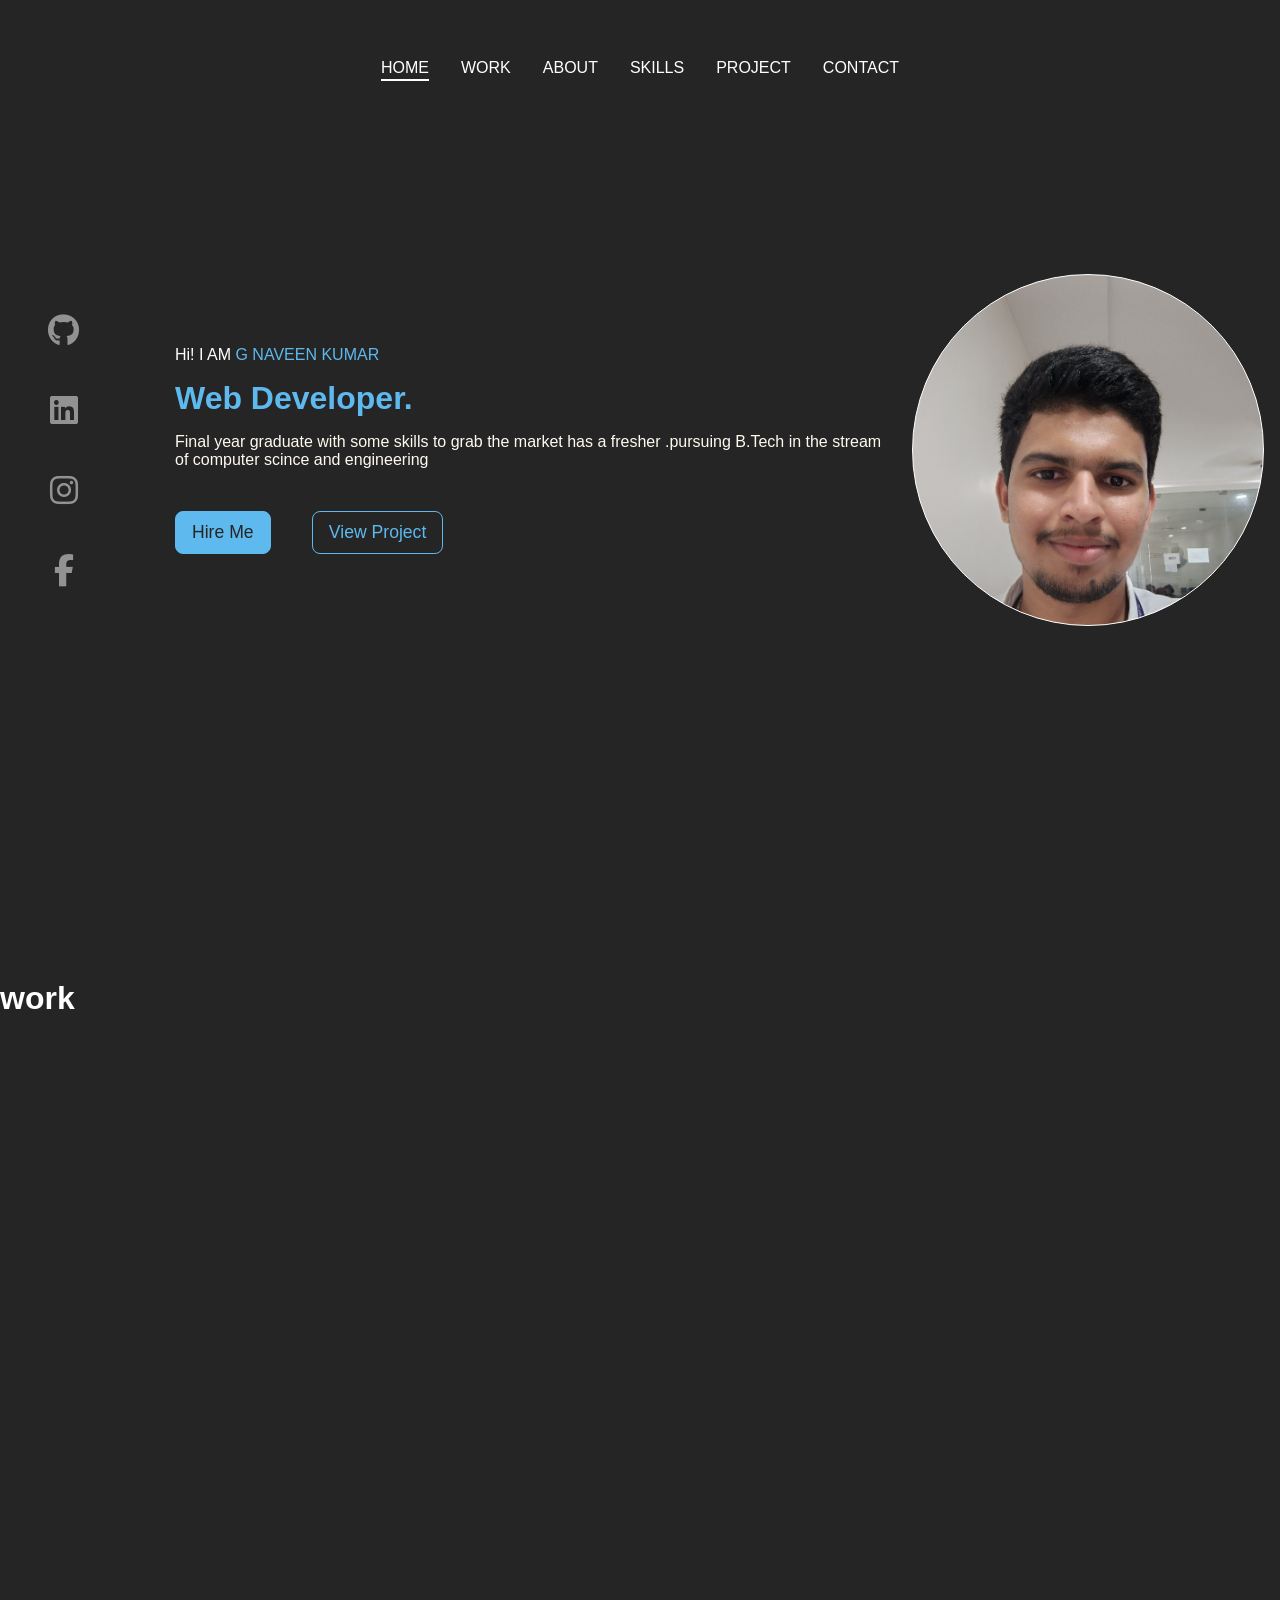
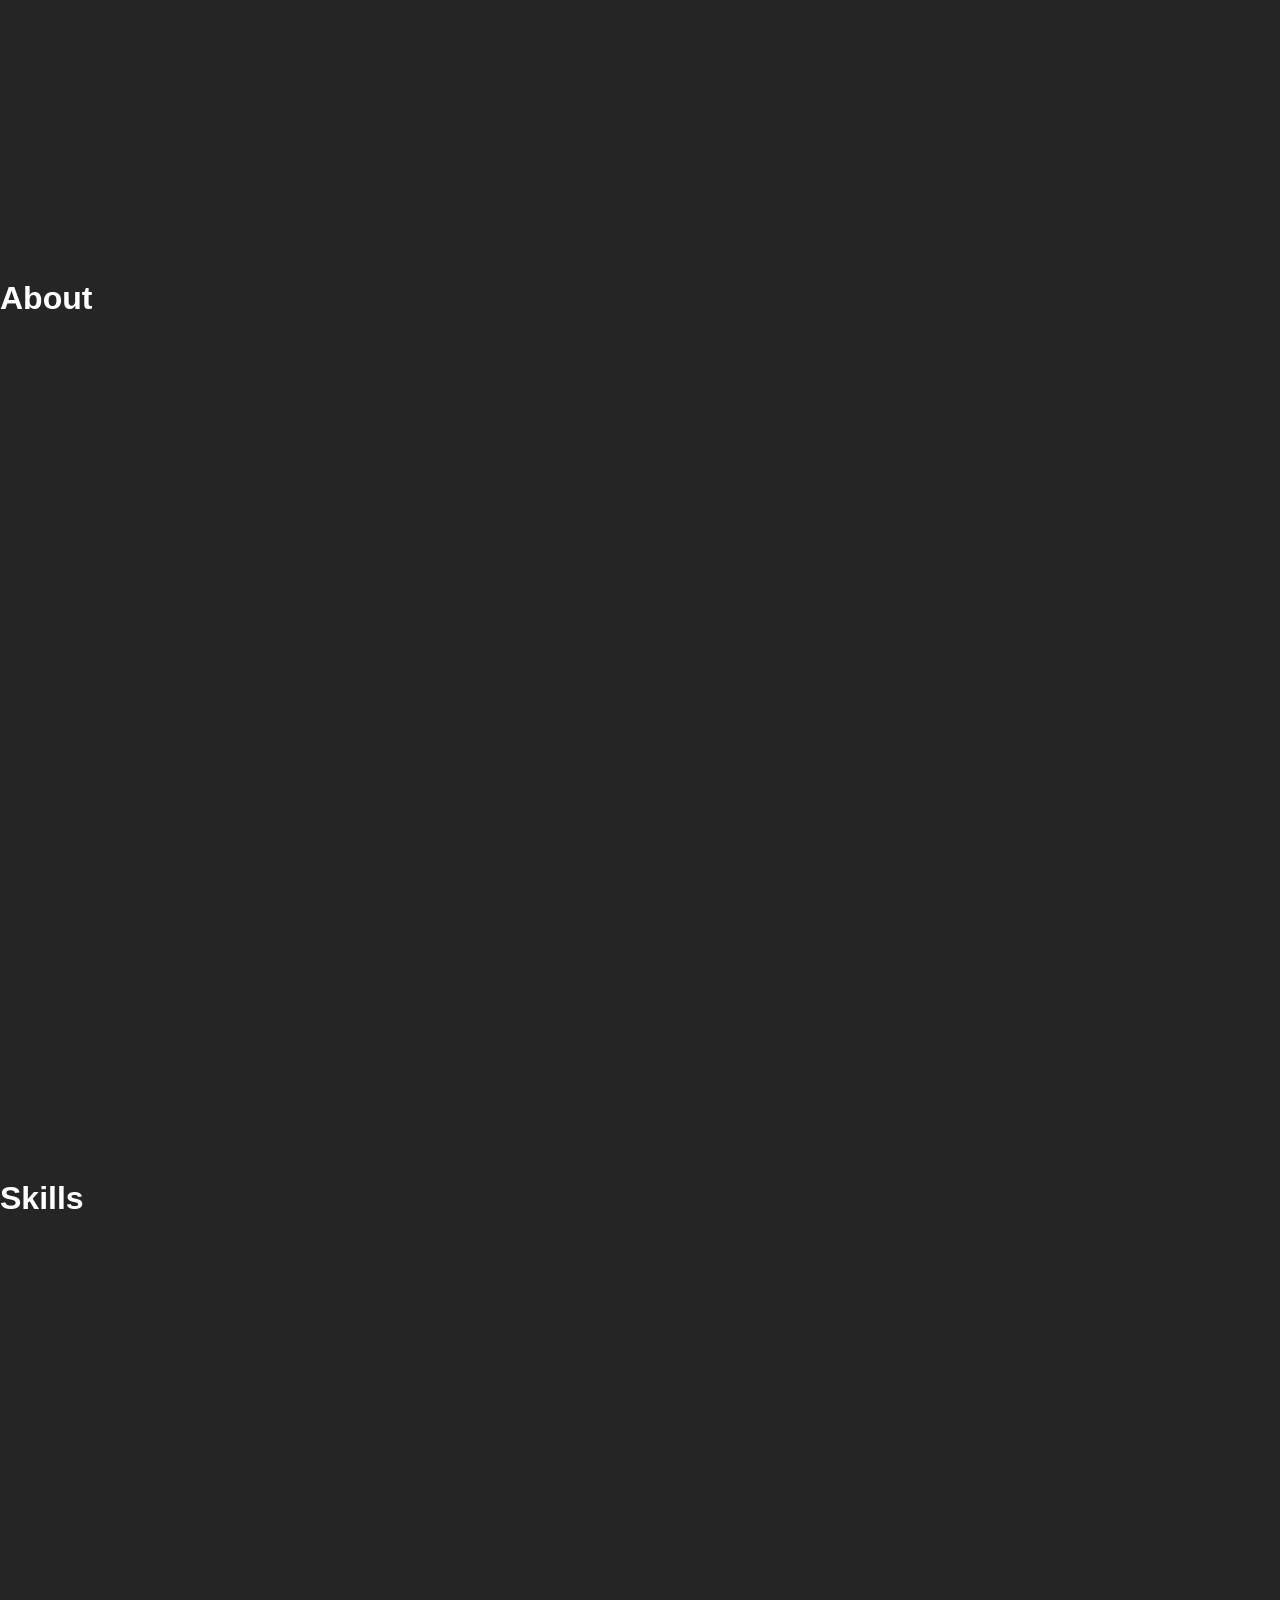
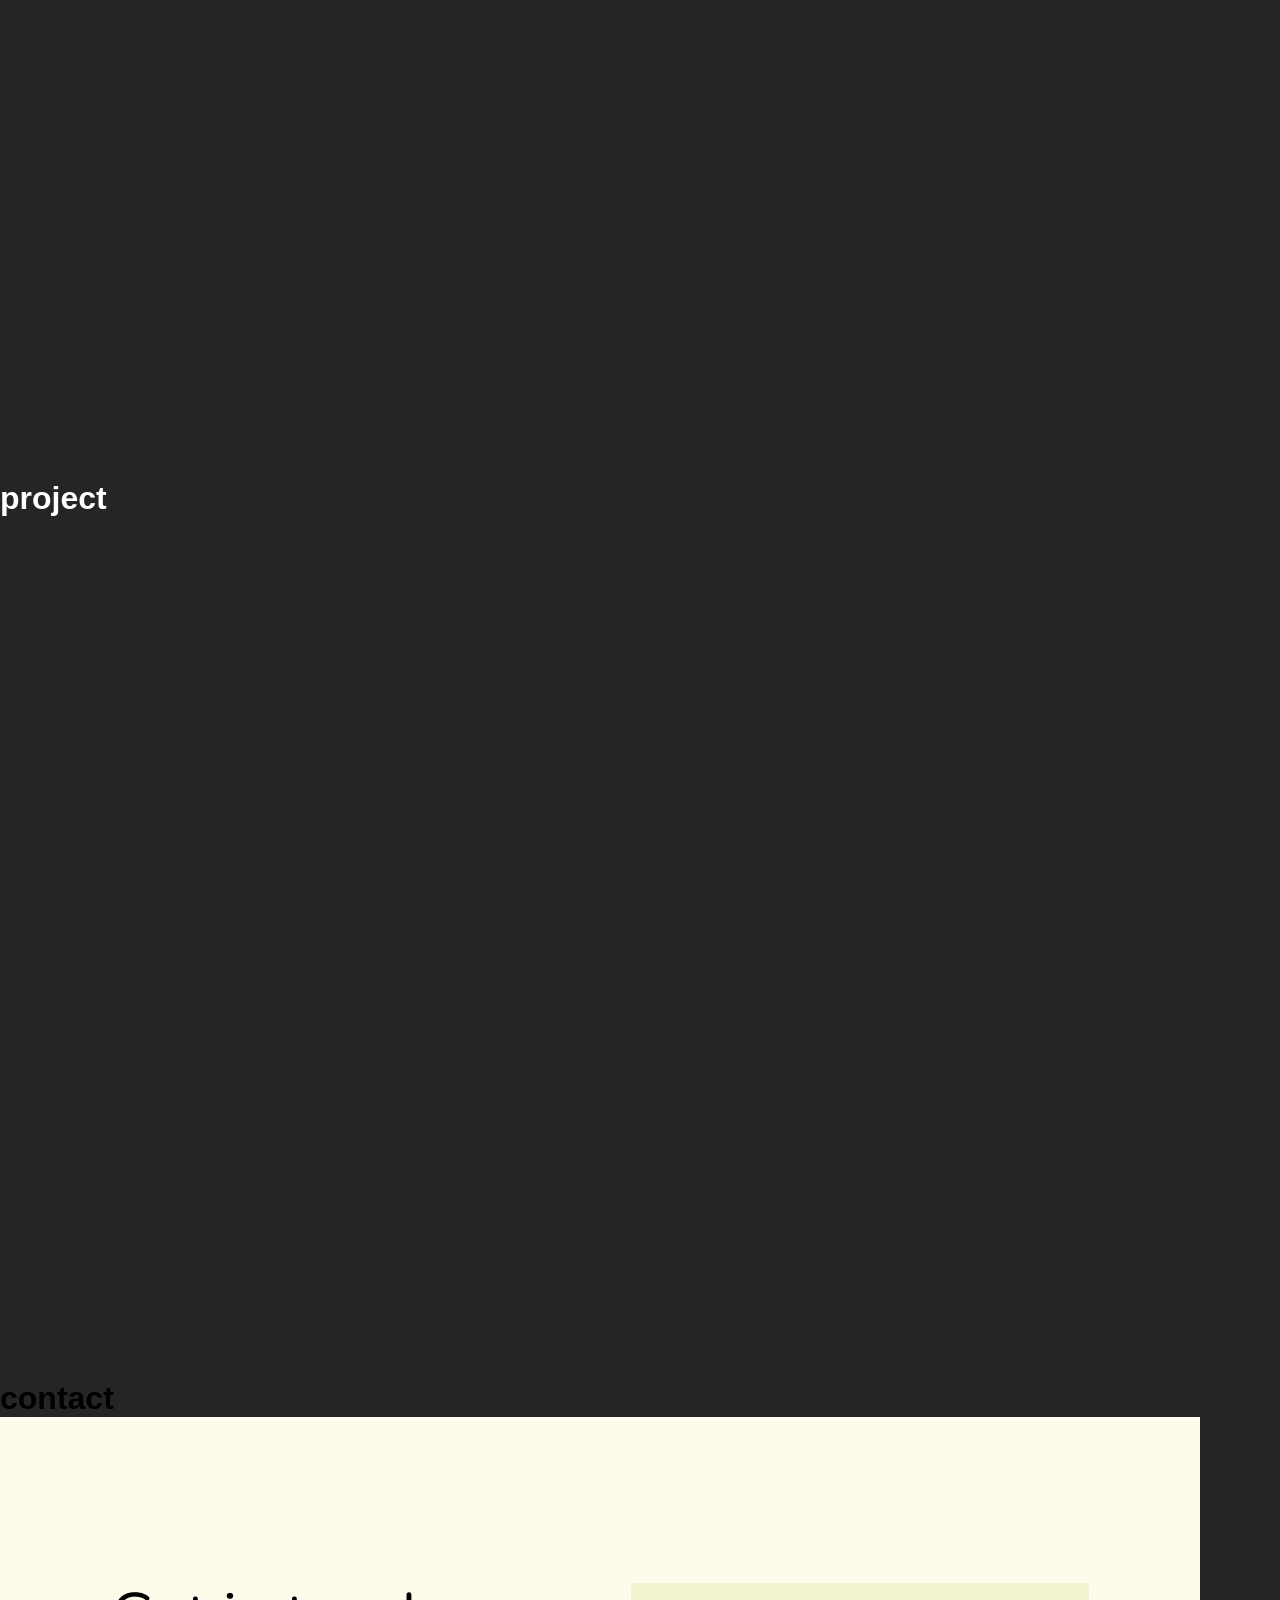
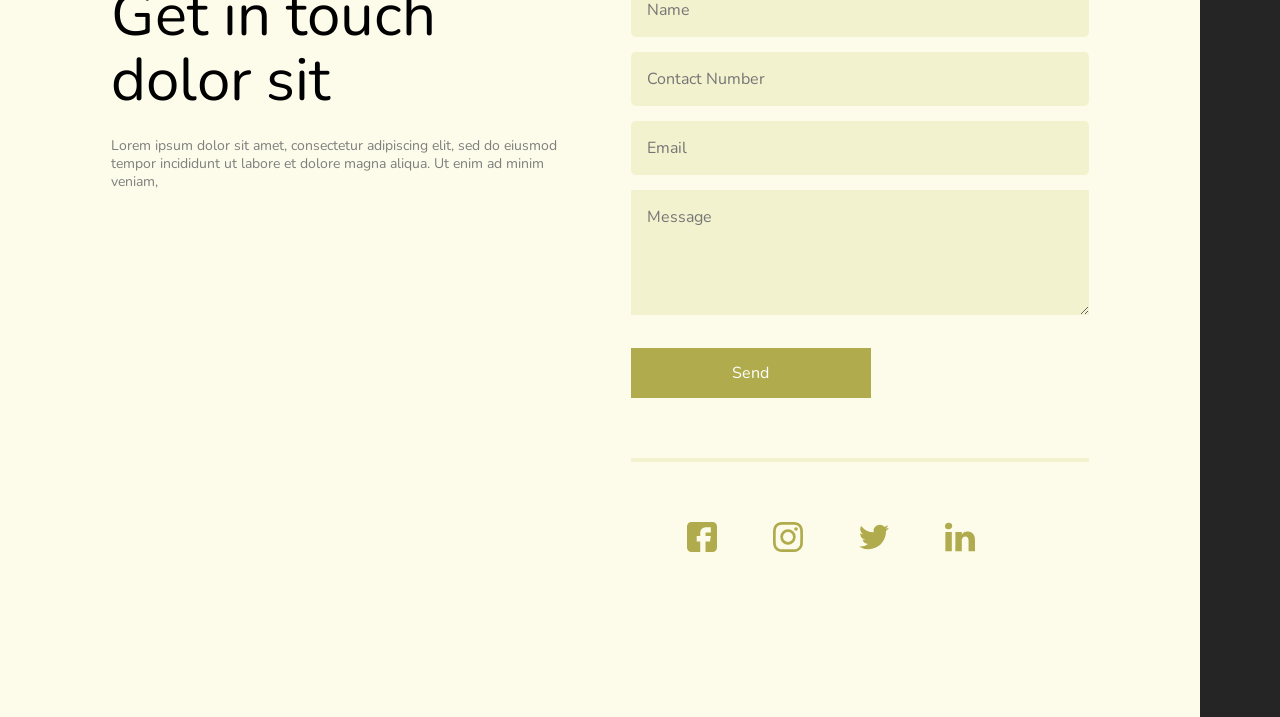
==== index.html @ 15b07d85 "Add files via upload" ====
<!DOCTYPE html>
<html lang="en">
<head>
    <meta charset="UTF-8">
    <meta name="viewport" content="width=device-width, initial-scale=1.0">
    <title>Protfolio Website</title>
    <link rel="stylesheet" href="style.css">
    <link rel="stylesheet" href="https://cdnjs.cloudflare.com/ajax/libs/font-awesome/6.6.0/css/all.min.css" integrity="sha512-Kc323vGBEqzTmouAECnVceyQqyqdsSiqLQISBL29aUW4U/M7pSPA/gEUZQqv1cwx4OnYxTxve5UMg5GT6L4JJg==" crossorigin="anonymous" referrerpolicy="no-referrer" />
    <style>
        @import url('https://fonts.googleapis.com/css2?family=Nunito:wght@200;300;400;600;700;800&amp;display=swap');

*,
*:before,
*:after {
  -moz-box-sizing: border-box;
  -webkit-box-sizing: border-box;
  box-sizing: border-box;
}

body {
  margin: 0;
}

.wk-desk-1 {
  width: 8.333333%;
}

.wk-desk-2 {
  width: 16.666667%;
}

.wk-desk-3 {
  width: 25%;
}

.wk-desk-4 {
  width: 33.333333%;
}

.wk-desk-5 {
  width: 41.666667%;
}

.wk-desk-6 {
  width: 50%;
}

.wk-desk-7 {
  width: 58.333333%;
}

.wk-desk-8 {
  width: 66.666667%;
}

.wk-desk-9 {
  width: 75%;
}

.wk-desk-10 {
  width: 83.333333%;
}

.wk-desk-11 {
  width: 91.666667%;
}

.wk-desk-12 {
  width: 100%;
}

@media (max-width: 1024px) {
  .wk-ipadp-1 {
    width: 8.333333%;
  }

  .wk-ipadp-2 {
    width: 16.666667%;
  }

  .wk-ipadp-3 {
    width: 25%;
  }

  .wk-ipadp-4 {
    width: 33.333333%;
  }

  .wk-ipadp-5 {
    width: 41.666667%;
  }

  .wk-ipadp-6 {
    width: 50%;
  }

  .wk-ipadp-7 {
    width: 58.333333%;
  }

  .wk-ipadp-8 {
    width: 66.666667%;
  }

  .wk-ipadp-9 {
    width: 75%;
  }

  .wk-ipadp-10 {
    width: 83.333333%;
  }

  .wk-ipadp-11 {
    width: 91.666667%;
  }

  .wk-ipadp-12 {
    width: 100%;
  }
}

@media (max-width: 768px) {
  .wk-tab-1 {
    width: 8.333333%;
  }

  .wk-tab-2 {
    width: 16.666667%;
  }

  .wk-tab-3 {
    width: 25%;
  }

  .wk-tab-4 {
    width: 33.333333%;
  }

  .wk-tab-5 {
    width: 41.666667%;
  }

  .wk-tab-6 {
    width: 50%;
  }

  .wk-tab-7 {
    width: 58.333333%;
  }

  .wk-tab-8 {
    width: 66.666667%;
  }

  .wk-tab-9 {
    width: 75%;
  }

  .wk-tab-10 {
    width: 83.333333%;
  }

  .wk-tab-11 {
    width: 91.666667%;
  }

  .wk-tab-12 {
    width: 100%;
  }
}

@media (max-width: 500px) {
  .wk-mobile-1 {
    width: 8.333333%;
  }

  .wk-mobile-2 {
    width: 16.666667%;
  }

  .wk-mobile-3 {
    width: 25%;
  }

  .wk-mobile-4 {
    width: 33.333333%;
  }

  .wk-mobile-5 {
    width: 41.666667%;
  }

  .wk-mobile-6 {
    width: 50%;
  }

  .wk-mobile-7 {
    width: 58.333333%;
  }

  .wk-mobile-8 {
    width: 66.666667%;
  }

  .wk-mobile-9 {
    width: 75%;
  }

  .wk-mobile-10 {
    width: 83.333333%;
  }

  .wk-mobile-11 {
    width: 91.666667%;
  }

  .wk-mobile-12 {
    width: 100%;
  }
}
        .arch_contact_us_duplicate * {
            font-family: Nunito, sans-serif;
          }
          
          .arch_contact_us_duplicate .icon-block svg {
            width: 100%;
            height: 100%;
          }
          
          .arch_contact_us_duplicate .icon-block {
            width: 30px;
            height: 30px;
          }
          
          .arch_contact_us_duplicate .text-blk {
            margin-top: 0px;
            margin-right: 0px;
            margin-bottom: 0px;
            margin-left: 0px;
            padding-top: 0px;
            padding-right: 0px;
            padding-bottom: 0px;
            padding-left: 0px;
            line-height: 25px;
          }
          
          .arch_contact_us_duplicate .responsive-container-block {
            min-height: 75px;
            height: fit-content;
            width: 100%;
            padding-top: 0px;
            padding-right: 0px;
            padding-bottom: 0px;
            padding-left: 0px;
            display: flex;
            flex-wrap: wrap;
            margin-top: 0px;
            margin-right: auto;
            margin-bottom: 0px;
            margin-left: auto;
            justify-content: flex-start;
          }
          
          .arch_contact_us_duplicate .responsive-cell-block {
            min-height: 75px;
          }
          
          .arch_contact_us_duplicate .responsive-container-block.big-container {
            justify-content: center;
            align-items: center;
            min-height: 100vh;
            padding-top: 0px;
            padding-right: 50px;
            padding-bottom: 0px;
            padding-left: 50px;
            background-color: #fdfcea;
          }
          
          .arch_contact_us_duplicate .responsive-container-block.container {
            max-width: 1100px;
            justify-content: space-evenly;
          }
          
          .arch_contact_us_duplicate .text-blk.section-head {
            font-size: 60px;
            line-height: 65px;
            margin-top: 0px;
            margin-right: 0px;
            margin-bottom: 24px;
            margin-left: 0px;
          }
          
          .arch_contact_us_duplicate .text-blk.section-subhead {
            font-size: 14px;
            line-height: 18px;
            color: #7e7e7e;
          }
          
          .arch_contact_us_duplicate .input {
            width: 100%;
            margin-top: 0px;
            margin-right: 0px;
            margin-bottom: 15px;
            margin-left: 0px;
            height: 54px;
            border-top-left-radius: 5px;
            border-top-right-radius: 5px;
            border-bottom-right-radius: 5px;
            border-bottom-left-radius: 5px;
            border-top-width: 2px;
            border-right-width: 2px;
            border-bottom-width: 2px;
            border-left-width: 2px;
            border-top-style: none;
            border-right-style: none;
            border-bottom-style: none;
            border-left-style: none;
            border-top-color: #767676;
            border-right-color: #767676;
            border-bottom-color: #767676;
            border-left-color: #767676;
            border-image-source: initial;
            border-image-slice: initial;
            border-image-width: initial;
            border-image-outset: initial;
            border-image-repeat: initial;
            padding-top: 1px;
            padding-right: 16px;
            padding-bottom: 1px;
            padding-left: 16px;
            font-size: 16px;
          }
          
          .arch_contact_us_duplicate .textinput {
            width: 100%;
            height: 125px;
            margin-top: 0px;
            margin-right: 0px;
            margin-bottom: 27px;
            margin-left: 0px;
            border-top-width: 1px;
            border-right-width: 1px;
            border-bottom-width: 1px;
            border-left-width: 1px;
            border-top-style: none;
            border-right-style: none;
            border-bottom-style: none;
            border-left-style: none;
            border-top-color: #767676;
            border-right-color: #767676;
            border-bottom-color: #767676;
            border-left-color: #767676;
            border-image-source: initial;
            border-image-slice: initial;
            border-image-width: initial;
            border-image-outset: initial;
            border-image-repeat: initial;
            font-size: 16px;
            padding-top: 16px;
            padding-right: 16px;
            padding-bottom: 16px;
            padding-left: 16px;
          }
          
          .arch_contact_us_duplicate .button {
            height: 50px;
            min-width: 240px;
            font-size: 16px;
            color: white;
            border-top-width: 2px;
            border-right-width: 2px;
            border-bottom-width: 2px;
            border-left-width: 2px;
            border-top-style: none;
            border-right-style: none;
            border-bottom-style: none;
            border-left-style: none;
            border-top-color: #767676;
            border-right-color: #767676;
            border-bottom-color: #767676;
            border-left-color: #767676;
            border-image-source: initial;
            border-image-slice: initial;
            border-image-width: initial;
            border-image-outset: initial;
            border-image-repeat: initial;
            margin-top: 0px;
            margin-right: 0px;
            margin-bottom: 60px;
            margin-left: 0px;
            background-color: #b0ab4d;
          }
          
          .arch_contact_us_duplicate .form-wrapper {
            border-bottom-width: 4px;
            border-bottom-style: solid;
            border-bottom-color: #f3f2cf;
            margin-top: 0px;
            margin-right: 0px;
            margin-bottom: 60px;
            margin-left: 0px;
          }
          
          .arch_contact_us_duplicate .social-media-icon-container {
            display: flex;
            max-width: 400px;
            justify-content: space-evenly;
          }
          
          .arch_contact_us_duplicate .input-element {
            background-color: #f3f2cf;
          }
          
          .arch_contact_us_duplicate .icon-block.social-icon {
            fill: #b0ab4d;
          }
          
          @media (max-width: 1024px) {
            .arch_contact_us_duplicate .text-blk.section-head {
              font-size: 55px;
              line-height: 60px;
            }
          
            .arch_contact_us_duplicate .responsive-container-block.container {
              justify-content: space-between;
            }
          }
          
          @media (max-width: 768px) {
            .arch_contact_us_duplicate .responsive-cell-block.wk-tab-12.wk-mobile-12.wk-ipadp-6.wk-desk-5 {
              margin-top: 0px;
              margin-right: 0px;
              margin-bottom: 80px;
              margin-left: 0px;
            }
          
            .arch_contact_us_duplicate .responsive-cell-block.wk-mobile-12.wk-ipadp-6.wk-desk-5.wk-tab-10 {
              margin-top: 0px;
              margin-right: 0px;
              margin-bottom: 80px;
              margin-left: 0px;
              text-align: center;
            }
          
            .arch_contact_us_duplicate .input {
              height: 45px;
            }
          
            .arch_contact_us_duplicate .responsive-container-block.container {
              justify-content: space-evenly;
              margin-top: 80px;
              margin-right: 0px;
              margin-bottom: 80px;
              margin-left: 0px;
            }
          
            .arch_contact_us_duplicate .responsive-cell-block.wk-mobile-12.wk-desk-5.wk-tab-10.wk-ipadp-5 {
              margin-top: 0px;
              margin-right: 0px;
              margin-bottom: 80px;
              margin-left: 0px;
            }
          }
          
          @media (max-width: 500px) {
            .arch_contact_us_duplicate .text-blk.section-head {
              font-size: 40px;
              line-height: 45px;
            }
          
            .arch_contact_us_duplicate .responsive-container-block.big-container {
              padding-top: 0px;
              padding-right: 20px;
              padding-bottom: 0px;
              padding-left: 20px;
            }
          
            .arch_contact_us_duplicate .input {
              height: 40px;
            }
          
            .arch_contact_us_duplicate .responsive-cell-block.wk-tab-12.wk-mobile-12.wk-ipadp-6.wk-desk-5 {
              margin-top: 0px;
              margin-right: 0px;
              margin-bottom: 80px;
              margin-left: 0px;
            }
          
            .arch_contact_us_duplicate .responsive-cell-block.wk-mobile-12.wk-ipadp-6.wk-desk-5.wk-tab-10 {
              text-align: left;
              padding-top: 0px;
              padding-right: 20px;
              padding-bottom: 0px;
              padding-left: 20px;
            }
          
            .arch_contact_us_duplicate .responsive-container-block.big-container {
              padding-top: 0px;
              padding-right: 30px;
              padding-bottom: 0px;
              padding-left: 30px;
            }
          
            .arch_contact_us_duplicate .responsive-cell-block.wk-mobile-12.wk-desk-5.wk-tab-10.wk-ipadp-5 {
              padding-top: 0px;
              padding-right: 20px;
              padding-bottom: 0px;
              padding-left: 20px;
            }
          
            .arch_contact_us_duplicate .button {
              width: 100%;
            }
          
            .arch_contact_us_duplicate .button {
              margin-top: 0px;
              margin-right: 0px;
              margin-bottom: 40px;
              margin-left: 0px;
              height: 50px;
            }
          
            .arch_contact_us_duplicate .form-wrapper {
              margin-top: 0px;
              margin-right: 0px;
              margin-bottom: 40px;
              margin-left: 0px;
            }
          
            .arch_contact_us_duplicate .icon-block {
              width: 25px;
              height: 25px;
            }
          }
        *{
            margin: 0;
            padding: 0;
            box-sizing: border-box;
            font-family: "Poppins", sans-serif;
        }
        body{
            background: #262525;

        }
        body::-webkit-scrollbar{
            display: none;
           }
        .protfolio-container{
            min-height: 100vh;
            width: 100%;
            display: flex;
           
        }
        .navlist{
            display: flex;
            gap: 2rem;
            height: 15vh;
            width: 100%;
            justify-content: center;
            align-items: center;
            position: fixed;
        }
        .navlist li{
            list-style: none;
        }
        .navlist li a{
            text-decoration: none;
            text-transform: uppercase;
            font-size: 1rem;
            color: #fff;
            position: relative;
        }
        .left-container, .right-container{
            height: 100vh;
            display: flex;
            align-items: center;
           
        }
        .left-container{
            background: #262525;
            width: 70%;
            padding-left: 3rem;
        
        }
        .right-container{
            background: #262525;
            width: 30%;
        }
        .icons .fa-brands{
            color: #bbbb;
            font-size: 2rem;
        }
        .icons{
            display: flex;
            flex-direction: column;
            justify-content: center;
            align-items: center;
            gap: 3rem;
        }
        .content{
            margin-left: 6rem;
        }
        .content .intro{
            font-size: 1rem;
            color: #fff;
            margin-bottom: 1rem;
        }
        .content .intro span{
            color: #5DB9EE;
            
        }
        .content h1{
            font-size: 4rem;
            color: #5DB9EE;
        }
        .content .detail{
            font-size: 1.1rem;
            color: #fff;
            max-width: 38rem;
            margin: 1.1rem 0 3rem 0;
            line-height: 1.8rem;
        }
        .btn-container button{
            border: .1rem solid #5DB9EE;
            font-size: 1.1rem;
            padding: .6rem 1rem;
            margin-right:.3rem;
            border-radius: .5rem;
            margin-top: 2rem;
            cursor: pointer;
            transition: .5s ease;
        }
        button:nth-child(1){
            background: #5DB9EE;
            color: #262525;
        }
        button:nth-child(2){
            background: transparent;
            color: #5DB9EE;
            margin-left: 2rem;
        }
        button:nth-child(1):hover{
            background: transparent;
            color: #5DB9EE;
        } 
        button:nth-child(2):hover{
            background: #5DB9EE;
            color: #262525;
        } 
        .icons .fa-brands:hover{
            cursor: pointer;
            background: linear-gradient(#fff,#3877FF);
            -webkit-background-clip: text;
            -webkit-text-fill-color: transparent;
        }
        .design .circle{
            aspect-ratio: 1;
            position: absolute;
            border-radius: 50%;
            
            top: 50%;
            left: 85%;
            transform: translate(-50%, -50%);
        
        }
        .circle:nth-child(1){
            background: linear-gradient(90deg, transparent 50%, #262525 100%);
            width: 3rem;
        }
        .circle:nth-child(2){
            width: 22rem;
            background-image: url("profilen.jpg");
            background-size: 100%;
            background-repeat: no-repeat;
            border: .1rem solid white;
            box-shadow:
            0 0 1rem #fff,
            insert 0 0 1rem #fff,
            0 0 2rem #3877FF,
            inset 0 0 2rem #3877FF,
            0 0 4rem #3877FF,
            inset 0 0 4rem #3877FF
            ;
        }
        .navlist li a::after, .navlist .active::after{
            content: "";
            position: absolute;
            background: #fff;
            width: 100%;
            height: .1rem;
            left: 0;
            bottom: -5px;
            transform: scaleX(0);
            transform-origin: bottom right;
            transition: transform .5s;
        }
        .navlist li a:hover::after, .navlist .active::after{
            transform: scaleX(1);
            transform-origin: bottom left;
        }
        
        
                
        
    </style>
    <script>

    </script>
</head>
<body>
    <div class="Protfolio-container" id="1">
        <ul class="navlist">
            <li><a href="#1" class="active">Home</a></li>
            <li><a href="#2">Work</a></li>
            <li><a href="#3">About</a></li>
            <li><a href="#4">Skills</a></li>
            <li><a href="#5">Project</a></li>
            <li><a href="#6">contact</a></li>
           
        </ul>
        <div class="left-container">
            <div class="icons">
                <a href="https://github.com/gnaveenkumar-002"><i class="fa-brands fa-github"></i></a>
                <a href="https://www.linkedin.com/in/g-naveen-kumar-g-n-k-84a558280?utm_source=share&utm_campaign=share_via&utm_content=profile&utm_medium=android_app">  <i class="fa-brands fa-linkedin"></i></a>
                <a href="https://www.instagram.com/naveen_kumar_g_002?utm_source=qr&igsh=MXUwd3l0YWpoaTN0bg=="> <i class="fa-brands fa-instagram"></i></a>
                <a href="https://www.facebook.com/profile.php?id=100026623095235"><i class="fa-brands fa-facebook-f"></i></a>
                
            </div>
            <div class="content">
                <p class="intro">Hi! I AM <span>G NAVEEN KUMAR</span></p>
                <h1 style="font-size: 2rem; margin-bottom:1rem">Web Developer.</h1>
                <p style="margin-bottom: 10px; color:floralwhite">Final year graduate with some skills to grab the market has a fresher .pursuing B.Tech in the stream of computer scince and engineering</p>
                <div class="btn-container">
                    <button>Hire Me</button>
                    <button>View Project</button>
                </div>
            </div>
        </div>    
        <div class="rigth-container"></div>
        <div class="design">
            <div class="circle"></div>
            <div class="circle"></div>
        </div>
        </div>

    </div>
    
    <div class="protfolio-container" id="2">
        <div style="margin-top: 5rem; color:#fff;">
            <h1>work</h1>
       </div>
    </div>
    <div class="protfolio-container" id="3">
        <div style="margin-top: 5rem; color:#fff;">
            <h1>About</h1>
       </div>
    </div>
    <div class="protfolio-container" id="4">
        <div style="margin-top: 5rem; color:#fff;">
            <h1>Skills</h1>
       </div>
    </div>
    <div class="protfolio-container" id="5">
        <div style="margin-top: 5rem; color:#fff;">
            <h1>project</h1>
       </div>
    </div>
    <div class="protfolio-container" id="6">
        <div style="margin-top : 5rem;">
            <h1>contact</h1>
            <div class="arch_contact_us_duplicate">
                <div class="responsive-container-block big-container">
                  <div class="responsive-container-block container">
                    <div class="responsive-cell-block wk-mobile-12 wk-desk-5 wk-tab-10 wk-ipadp-5" id="ih6s">
                      <p class="text-blk section-head">
                        Get in touch dolor sit
                      </p>
                      <p class="text-blk section-subhead">
                        Lorem ipsum dolor sit amet, consectetur adipiscing elit, sed do eiusmod tempor incididunt ut labore et dolore magna aliqua. Ut enim ad minim veniam,
                      </p>
                    </div>
                    <div class="responsive-cell-block wk-ipadp-6 wk-mobile-12 wk-desk-5 wk-tab-9" id="i6df">
                      <div class="form-wrapper">
                        <input class="input input-element" name="Name" placeholder="Name">
                        <input class="input input-element" name="Contact Number" placeholder="Contact Number">
                        <input class="input input-element" name="Email" placeholder="Email">
                        <textarea class="textinput input-element" placeholder="Message"></textarea>
                        <button class="button">
                          Send
                        </button>
                      </div>
                      <div class="social-media-icon-container">
                        <div class="icon-block social-icon">
                          <svg height="37.7" id="ihxs6" viewBox="0 0 37.701 37.7" width="37.701" xmlns="http://www.w3.org/2000/svg">
                            <path d="M32.178,0H5.523A5.529,5.529,0,0,0,0,5.522V32.178A5.529,5.529,0,0,0,5.523,37.7H16.641V24.372H12.223V17.746h4.418V13.254a6.634,6.634,0,0,1,6.627-6.627h6.7v6.627h-6.7v4.492h6.7l-1.1,6.627h-5.6V37.7h8.91A5.529,5.529,0,0,0,37.7,32.178V5.522A5.529,5.529,0,0,0,32.178,0Zm0,0">
                            </path>
                          </svg>
                        </div>
                        <div class="icon-block social-icon">
                          <svg height="37.7" id="inclm" viewBox="0 0 37.701 37.7" width="37.701" xmlns="http://www.w3.org/2000/svg">
                            <path d="M37.587,11.078A13.839,13.839,0,0,0,36.711,6.5a9.238,9.238,0,0,0-2.174-3.339A9.241,9.241,0,0,0,31.2.989,13.837,13.837,0,0,0,26.622.114C24.612.022,23.969,0,18.85,0s-5.762.022-7.772.113A13.841,13.841,0,0,0,6.5.99,9.239,9.239,0,0,0,3.164,3.164,9.24,9.24,0,0,0,.989,6.5a13.838,13.838,0,0,0-.875,4.576C.022,13.088,0,13.73,0,18.85s.022,5.762.114,7.772A13.835,13.835,0,0,0,.99,31.2a9.237,9.237,0,0,0,2.174,3.339A9.236,9.236,0,0,0,6.5,36.71a13.832,13.832,0,0,0,4.576.876c2.011.092,2.653.113,7.772.113s5.762-.022,7.772-.113A13.834,13.834,0,0,0,31.2,36.71,9.637,9.637,0,0,0,36.711,31.2a13.834,13.834,0,0,0,.876-4.576c.091-2.011.113-2.653.113-7.772s-.022-5.761-.113-7.772ZM34.194,26.467a10.429,10.429,0,0,1-.649,3.5,6.242,6.242,0,0,1-3.578,3.578,10.43,10.43,0,0,1-3.5.649c-1.987.091-2.584.11-7.617.11s-5.63-.019-7.617-.11a10.433,10.433,0,0,1-3.5-.649,5.842,5.842,0,0,1-2.167-1.41,5.839,5.839,0,0,1-1.41-2.167,10.429,10.429,0,0,1-.649-3.5c-.091-1.988-.11-2.584-.11-7.617s.019-5.629.11-7.617a10.437,10.437,0,0,1,.649-3.5,5.844,5.844,0,0,1,1.41-2.168,5.836,5.836,0,0,1,2.168-1.41,10.428,10.428,0,0,1,3.5-.649c1.988-.091,2.584-.11,7.617-.11h0c5.033,0,5.63.019,7.617.11a10.431,10.431,0,0,1,3.5.649,5.845,5.845,0,0,1,2.167,1.41,5.836,5.836,0,0,1,1.41,2.168,10.42,10.42,0,0,1,.649,3.5c.091,1.988.11,2.584.11,7.617S34.285,24.479,34.194,26.467Zm0,0" transform="translate(0 0)">
                            </path>
                            <path d="M134.219,124.539a9.68,9.68,0,1,0,9.68,9.68A9.68,9.68,0,0,0,134.219,124.539Zm0,15.963a6.283,6.283,0,1,1,6.284-6.284A6.283,6.283,0,0,1,134.219,140.5Zm0,0" transform="translate(-115.369 -115.369)">
                            </path>
                            <path d="M366.454,90.888a2.262,2.262,0,1,1-2.262-2.262A2.262,2.262,0,0,1,366.454,90.888Zm0,0" transform="translate(-335.279 -82.1)">
                            </path>
                          </svg>
                        </div>
                        <div class="icon-block social-icon">
                          <svg height="33.932" id="ijipc" viewBox="0 0 41.754 33.932" width="41.754" xmlns="http://www.w3.org/2000/svg">
                            <path d="M66.857,38.045a17.092,17.092,0,0,1-4.92,1.347A8.589,8.589,0,0,0,65.7,34.654a17.149,17.149,0,0,1-5.44,2.078,8.573,8.573,0,0,0-14.6,7.814A24.317,24.317,0,0,1,28.009,35.6,8.575,8.575,0,0,0,30.66,47.032a8.506,8.506,0,0,1-3.88-1.073c0,.036,0,.073,0,.109a8.571,8.571,0,0,0,6.872,8.4,8.6,8.6,0,0,1-3.868.148,8.575,8.575,0,0,0,8,5.949A17.293,17.293,0,0,1,25.1,64.111a24.231,24.231,0,0,0,13.13,3.849c15.756,0,24.373-13.053,24.373-24.373,0-.371-.008-.741-.025-1.108a17.371,17.371,0,0,0,4.275-4.434Z" transform="translate(-25.103 -34.028)">
                            </path>
                          </svg>
                        </div>
                        <div class="icon-block social-icon">
                          <svg height="37.649" id="ij4qf" viewBox="0 0 39.398 37.649" width="39.398" xmlns="http://www.w3.org/2000/svg">
                            <path d="M66.466,47.05V61.618H58.02V48.026c0-3.413-1.219-5.743-4.278-5.743a4.62,4.62,0,0,0-4.332,3.088,5.781,5.781,0,0,0-.28,2.058V61.617H40.684s.113-23.02,0-25.4h8.447v3.6c-.017.028-.041.056-.056.083h.056v-.083a8.386,8.386,0,0,1,7.612-4.2c5.557,0,9.723,3.631,9.723,11.432ZM31.848,23.969c-2.889,0-4.78,1.9-4.78,4.388a4.374,4.374,0,0,0,4.669,4.39h.055c2.946,0,4.778-1.951,4.778-4.39a4.388,4.388,0,0,0-4.722-4.388ZM27.57,61.618h8.444v-25.4H27.57Z" transform="translate(-27.068 -23.969)">
                            </path>
                          </svg>
                        </div>
                      </div>
                    </div>
                  </div>
                </div>
              </div>
       </div>
    </div>





</body>
</html>
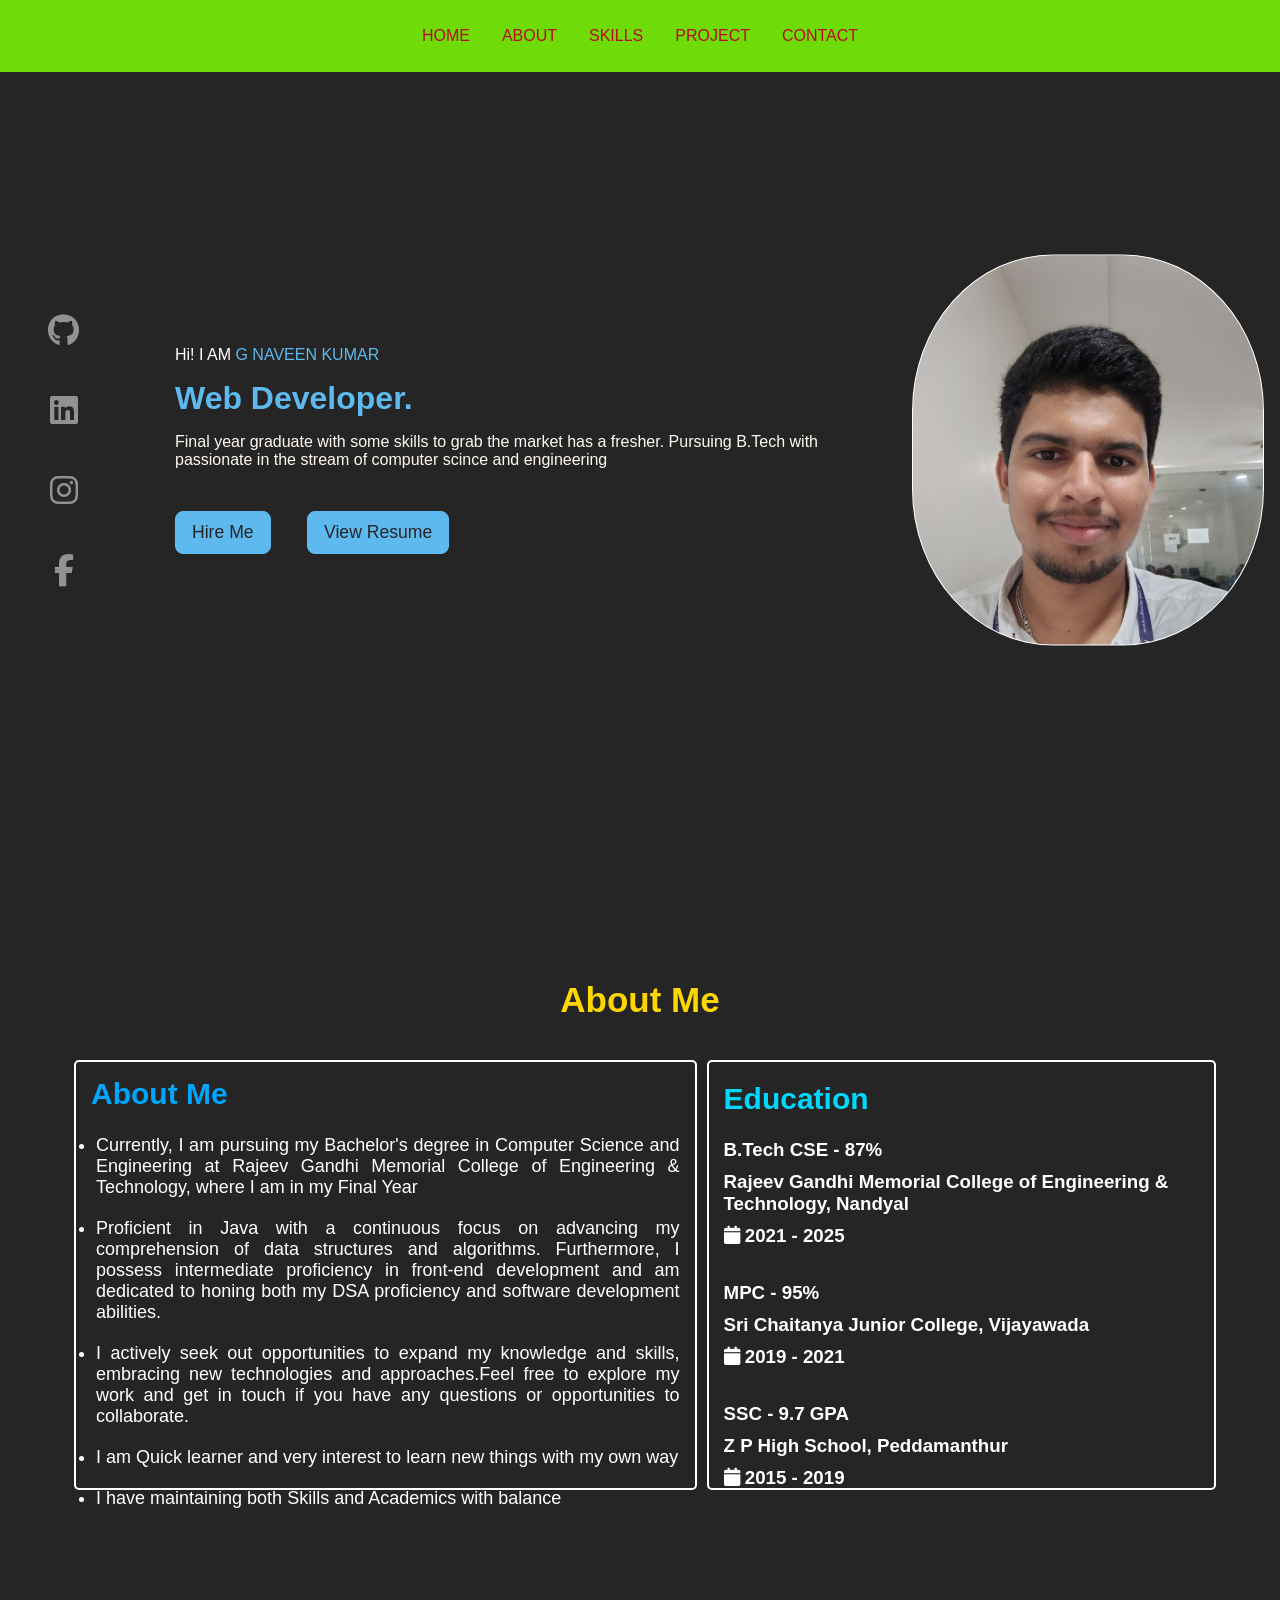
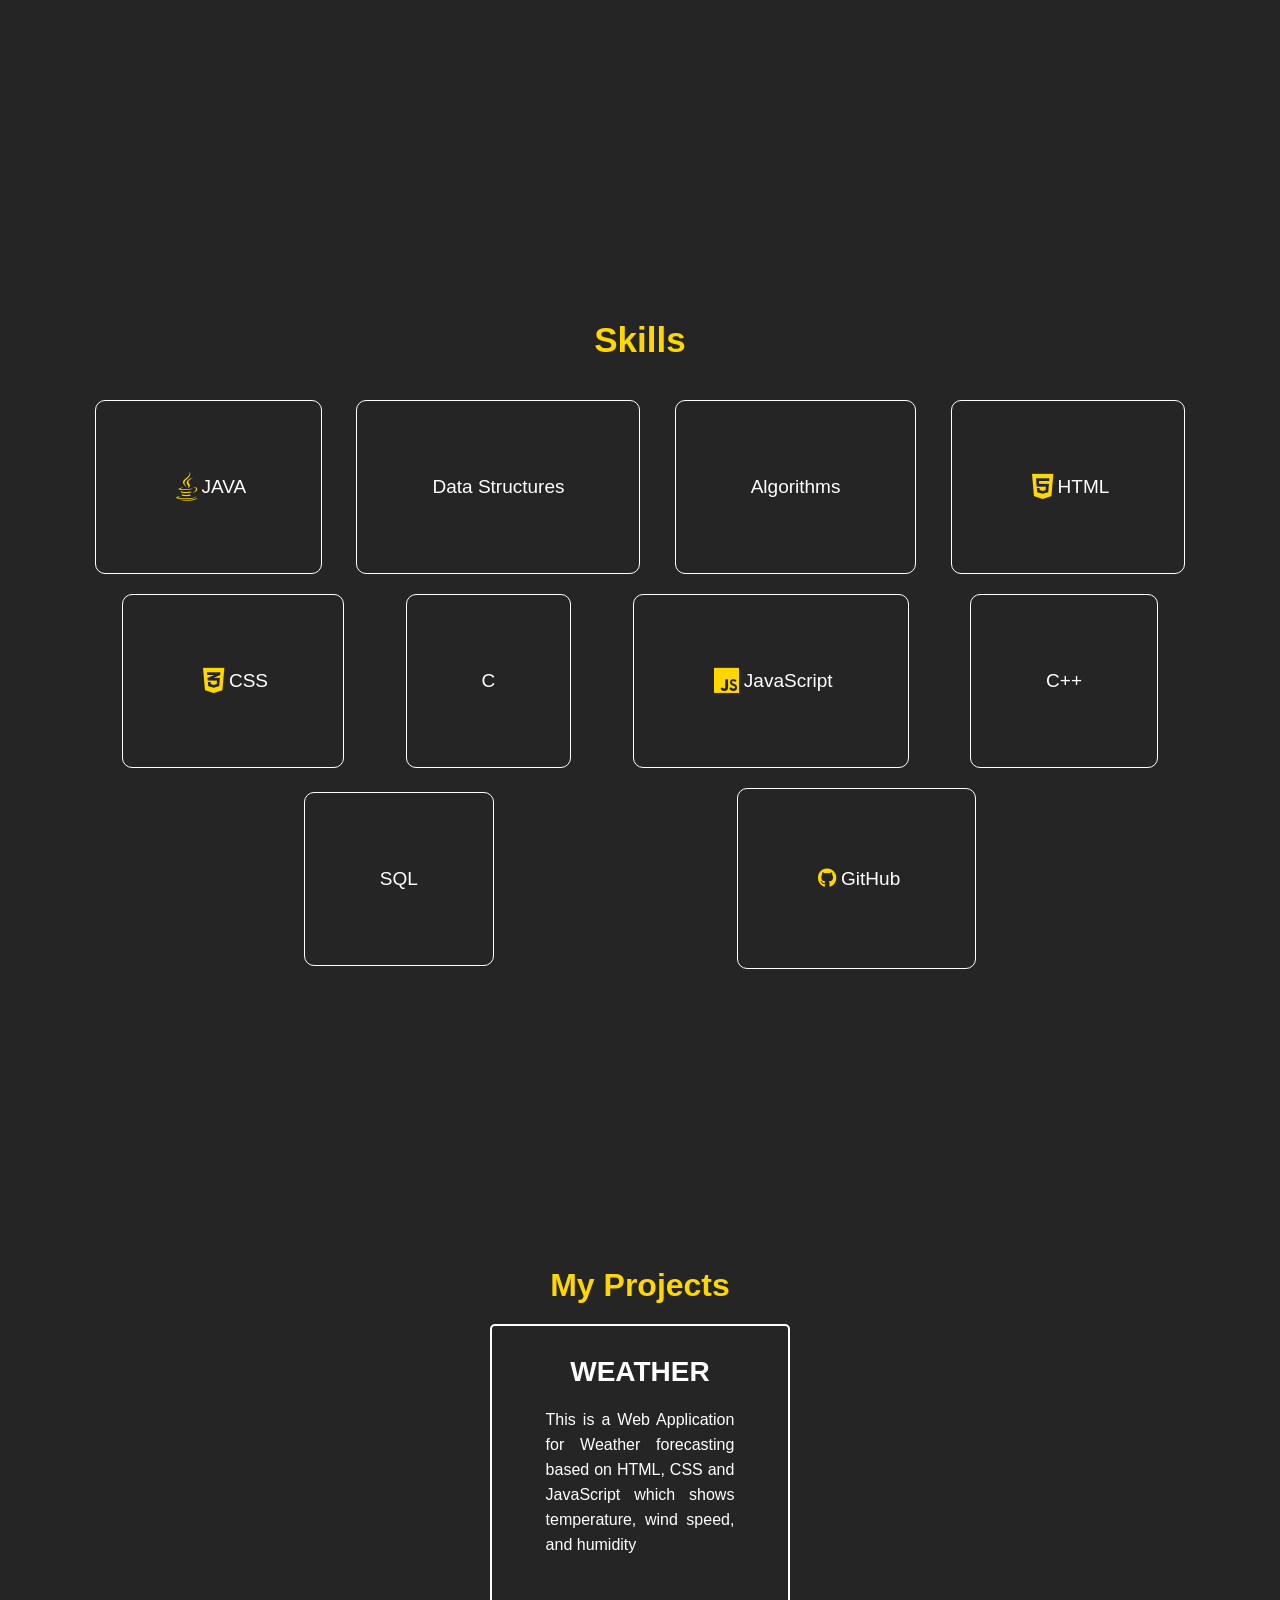
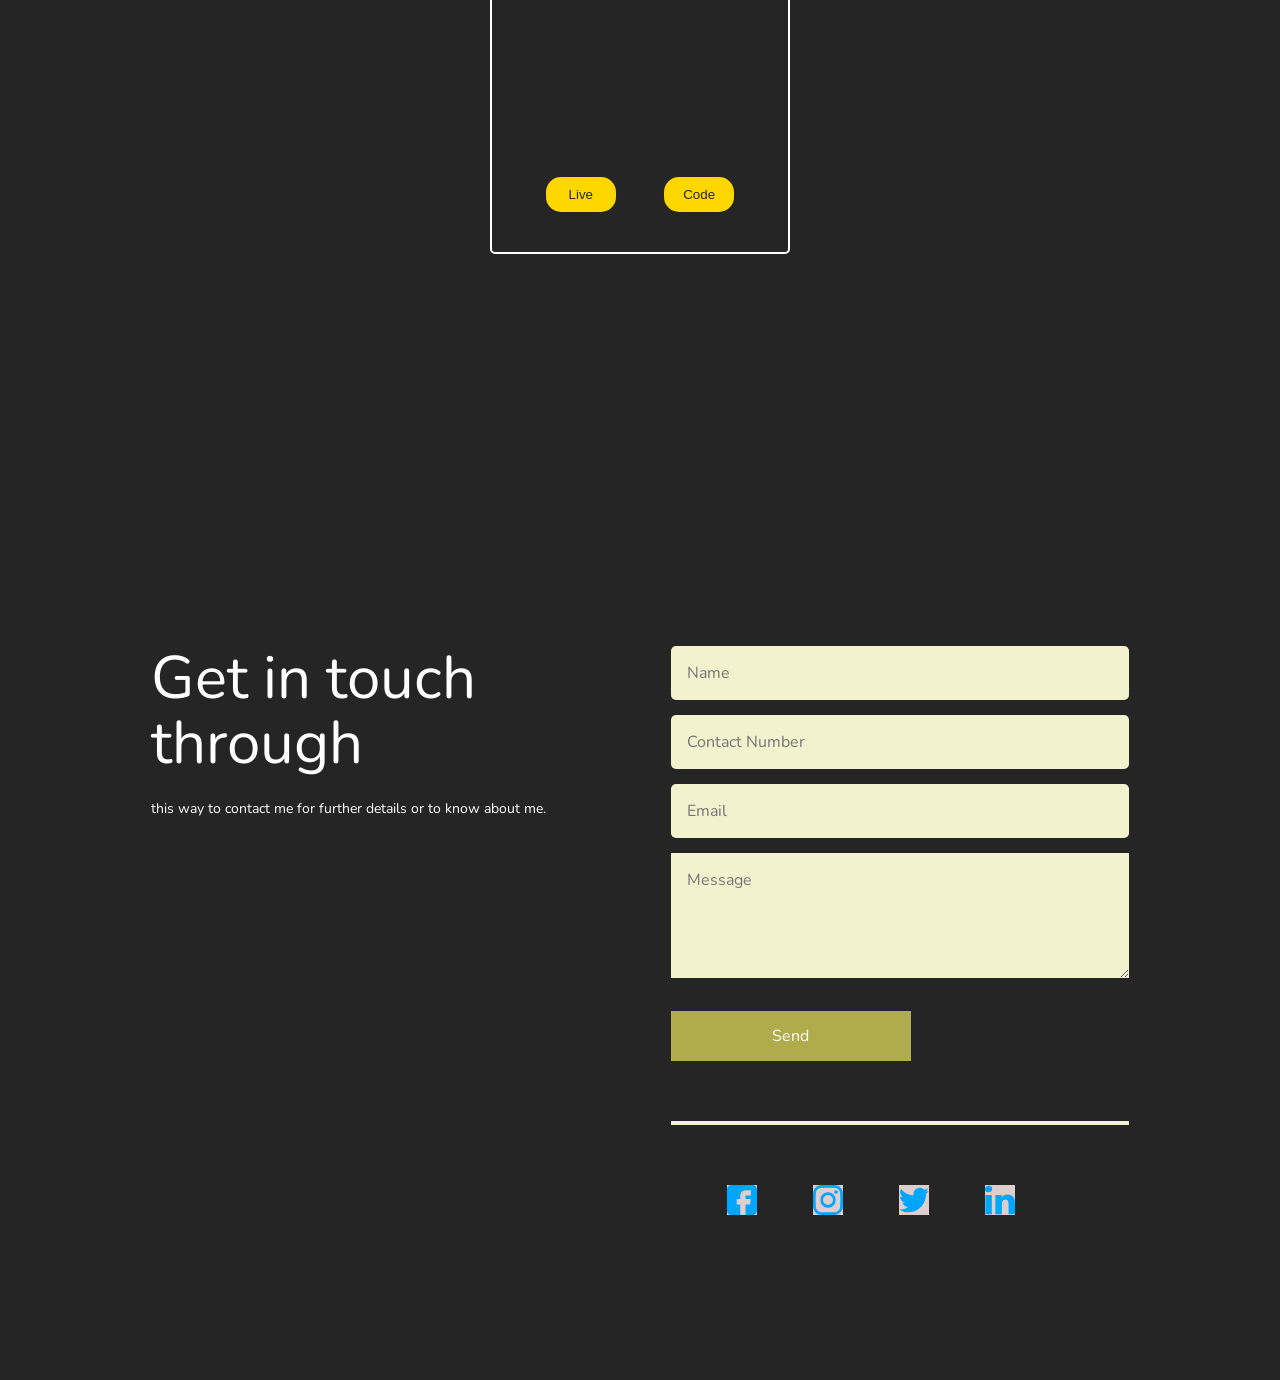
==== commit b2b94084: "Add files via upload" ====
--- a/index.html
+++ b/index.html
@@ -6,777 +6,143 @@
     <title>Protfolio Website</title>
     <link rel="stylesheet" href="style.css">
     <link rel="stylesheet" href="https://cdnjs.cloudflare.com/ajax/libs/font-awesome/6.6.0/css/all.min.css" integrity="sha512-Kc323vGBEqzTmouAECnVceyQqyqdsSiqLQISBL29aUW4U/M7pSPA/gEUZQqv1cwx4OnYxTxve5UMg5GT6L4JJg==" crossorigin="anonymous" referrerpolicy="no-referrer" />
-    <style>
-        @import url('https://fonts.googleapis.com/css2?family=Nunito:wght@200;300;400;600;700;800&amp;display=swap');
-
-*,
-*:before,
-*:after {
-  -moz-box-sizing: border-box;
-  -webkit-box-sizing: border-box;
-  box-sizing: border-box;
-}
-
-body {
-  margin: 0;
-}
-
-.wk-desk-1 {
-  width: 8.333333%;
-}
-
-.wk-desk-2 {
-  width: 16.666667%;
-}
-
-.wk-desk-3 {
-  width: 25%;
-}
-
-.wk-desk-4 {
-  width: 33.333333%;
-}
-
-.wk-desk-5 {
-  width: 41.666667%;
-}
-
-.wk-desk-6 {
-  width: 50%;
-}
-
-.wk-desk-7 {
-  width: 58.333333%;
-}
-
-.wk-desk-8 {
-  width: 66.666667%;
-}
-
-.wk-desk-9 {
-  width: 75%;
-}
-
-.wk-desk-10 {
-  width: 83.333333%;
-}
-
-.wk-desk-11 {
-  width: 91.666667%;
-}
-
-.wk-desk-12 {
-  width: 100%;
-}
-
-@media (max-width: 1024px) {
-  .wk-ipadp-1 {
-    width: 8.333333%;
-  }
-
-  .wk-ipadp-2 {
-    width: 16.666667%;
-  }
-
-  .wk-ipadp-3 {
-    width: 25%;
-  }
-
-  .wk-ipadp-4 {
-    width: 33.333333%;
-  }
-
-  .wk-ipadp-5 {
-    width: 41.666667%;
-  }
-
-  .wk-ipadp-6 {
-    width: 50%;
-  }
-
-  .wk-ipadp-7 {
-    width: 58.333333%;
-  }
-
-  .wk-ipadp-8 {
-    width: 66.666667%;
-  }
-
-  .wk-ipadp-9 {
-    width: 75%;
-  }
-
-  .wk-ipadp-10 {
-    width: 83.333333%;
-  }
-
-  .wk-ipadp-11 {
-    width: 91.666667%;
-  }
-
-  .wk-ipadp-12 {
-    width: 100%;
-  }
-}
-
-@media (max-width: 768px) {
-  .wk-tab-1 {
-    width: 8.333333%;
-  }
-
-  .wk-tab-2 {
-    width: 16.666667%;
-  }
-
-  .wk-tab-3 {
-    width: 25%;
-  }
-
-  .wk-tab-4 {
-    width: 33.333333%;
-  }
-
-  .wk-tab-5 {
-    width: 41.666667%;
-  }
-
-  .wk-tab-6 {
-    width: 50%;
-  }
-
-  .wk-tab-7 {
-    width: 58.333333%;
-  }
-
-  .wk-tab-8 {
-    width: 66.666667%;
-  }
-
-  .wk-tab-9 {
-    width: 75%;
-  }
-
-  .wk-tab-10 {
-    width: 83.333333%;
-  }
-
-  .wk-tab-11 {
-    width: 91.666667%;
-  }
-
-  .wk-tab-12 {
-    width: 100%;
-  }
-}
-
-@media (max-width: 500px) {
-  .wk-mobile-1 {
-    width: 8.333333%;
-  }
-
-  .wk-mobile-2 {
-    width: 16.666667%;
-  }
-
-  .wk-mobile-3 {
-    width: 25%;
-  }
-
-  .wk-mobile-4 {
-    width: 33.333333%;
-  }
-
-  .wk-mobile-5 {
-    width: 41.666667%;
-  }
-
-  .wk-mobile-6 {
-    width: 50%;
-  }
-
-  .wk-mobile-7 {
-    width: 58.333333%;
-  }
-
-  .wk-mobile-8 {
-    width: 66.666667%;
-  }
-
-  .wk-mobile-9 {
-    width: 75%;
-  }
-
-  .wk-mobile-10 {
-    width: 83.333333%;
-  }
-
-  .wk-mobile-11 {
-    width: 91.666667%;
-  }
-
-  .wk-mobile-12 {
-    width: 100%;
-  }
-}
-        .arch_contact_us_duplicate * {
-            font-family: Nunito, sans-serif;
-          }
-          
-          .arch_contact_us_duplicate .icon-block svg {
-            width: 100%;
-            height: 100%;
-          }
-          
-          .arch_contact_us_duplicate .icon-block {
-            width: 30px;
-            height: 30px;
-          }
-          
-          .arch_contact_us_duplicate .text-blk {
-            margin-top: 0px;
-            margin-right: 0px;
-            margin-bottom: 0px;
-            margin-left: 0px;
-            padding-top: 0px;
-            padding-right: 0px;
-            padding-bottom: 0px;
-            padding-left: 0px;
-            line-height: 25px;
-          }
-          
-          .arch_contact_us_duplicate .responsive-container-block {
-            min-height: 75px;
-            height: fit-content;
-            width: 100%;
-            padding-top: 0px;
-            padding-right: 0px;
-            padding-bottom: 0px;
-            padding-left: 0px;
-            display: flex;
-            flex-wrap: wrap;
-            margin-top: 0px;
-            margin-right: auto;
-            margin-bottom: 0px;
-            margin-left: auto;
-            justify-content: flex-start;
-          }
-          
-          .arch_contact_us_duplicate .responsive-cell-block {
-            min-height: 75px;
-          }
-          
-          .arch_contact_us_duplicate .responsive-container-block.big-container {
-            justify-content: center;
-            align-items: center;
-            min-height: 100vh;
-            padding-top: 0px;
-            padding-right: 50px;
-            padding-bottom: 0px;
-            padding-left: 50px;
-            background-color: #fdfcea;
-          }
-          
-          .arch_contact_us_duplicate .responsive-container-block.container {
-            max-width: 1100px;
-            justify-content: space-evenly;
-          }
-          
-          .arch_contact_us_duplicate .text-blk.section-head {
-            font-size: 60px;
-            line-height: 65px;
-            margin-top: 0px;
-            margin-right: 0px;
-            margin-bottom: 24px;
-            margin-left: 0px;
-          }
-          
-          .arch_contact_us_duplicate .text-blk.section-subhead {
-            font-size: 14px;
-            line-height: 18px;
-            color: #7e7e7e;
-          }
-          
-          .arch_contact_us_duplicate .input {
-            width: 100%;
-            margin-top: 0px;
-            margin-right: 0px;
-            margin-bottom: 15px;
-            margin-left: 0px;
-            height: 54px;
-            border-top-left-radius: 5px;
-            border-top-right-radius: 5px;
-            border-bottom-right-radius: 5px;
-            border-bottom-left-radius: 5px;
-            border-top-width: 2px;
-            border-right-width: 2px;
-            border-bottom-width: 2px;
-            border-left-width: 2px;
-            border-top-style: none;
-            border-right-style: none;
-            border-bottom-style: none;
-            border-left-style: none;
-            border-top-color: #767676;
-            border-right-color: #767676;
-            border-bottom-color: #767676;
-            border-left-color: #767676;
-            border-image-source: initial;
-            border-image-slice: initial;
-            border-image-width: initial;
-            border-image-outset: initial;
-            border-image-repeat: initial;
-            padding-top: 1px;
-            padding-right: 16px;
-            padding-bottom: 1px;
-            padding-left: 16px;
-            font-size: 16px;
-          }
-          
-          .arch_contact_us_duplicate .textinput {
-            width: 100%;
-            height: 125px;
-            margin-top: 0px;
-            margin-right: 0px;
-            margin-bottom: 27px;
-            margin-left: 0px;
-            border-top-width: 1px;
-            border-right-width: 1px;
-            border-bottom-width: 1px;
-            border-left-width: 1px;
-            border-top-style: none;
-            border-right-style: none;
-            border-bottom-style: none;
-            border-left-style: none;
-            border-top-color: #767676;
-            border-right-color: #767676;
-            border-bottom-color: #767676;
-            border-left-color: #767676;
-            border-image-source: initial;
-            border-image-slice: initial;
-            border-image-width: initial;
-            border-image-outset: initial;
-            border-image-repeat: initial;
-            font-size: 16px;
-            padding-top: 16px;
-            padding-right: 16px;
-            padding-bottom: 16px;
-            padding-left: 16px;
-          }
-          
-          .arch_contact_us_duplicate .button {
-            height: 50px;
-            min-width: 240px;
-            font-size: 16px;
-            color: white;
-            border-top-width: 2px;
-            border-right-width: 2px;
-            border-bottom-width: 2px;
-            border-left-width: 2px;
-            border-top-style: none;
-            border-right-style: none;
-            border-bottom-style: none;
-            border-left-style: none;
-            border-top-color: #767676;
-            border-right-color: #767676;
-            border-bottom-color: #767676;
-            border-left-color: #767676;
-            border-image-source: initial;
-            border-image-slice: initial;
-            border-image-width: initial;
-            border-image-outset: initial;
-            border-image-repeat: initial;
-            margin-top: 0px;
-            margin-right: 0px;
-            margin-bottom: 60px;
-            margin-left: 0px;
-            background-color: #b0ab4d;
-          }
-          
-          .arch_contact_us_duplicate .form-wrapper {
-            border-bottom-width: 4px;
-            border-bottom-style: solid;
-            border-bottom-color: #f3f2cf;
-            margin-top: 0px;
-            margin-right: 0px;
-            margin-bottom: 60px;
-            margin-left: 0px;
-          }
-          
-          .arch_contact_us_duplicate .social-media-icon-container {
-            display: flex;
-            max-width: 400px;
-            justify-content: space-evenly;
-          }
-          
-          .arch_contact_us_duplicate .input-element {
-            background-color: #f3f2cf;
-          }
-          
-          .arch_contact_us_duplicate .icon-block.social-icon {
-            fill: #b0ab4d;
-          }
-          
-          @media (max-width: 1024px) {
-            .arch_contact_us_duplicate .text-blk.section-head {
-              font-size: 55px;
-              line-height: 60px;
-            }
-          
-            .arch_contact_us_duplicate .responsive-container-block.container {
-              justify-content: space-between;
-            }
-          }
-          
-          @media (max-width: 768px) {
-            .arch_contact_us_duplicate .responsive-cell-block.wk-tab-12.wk-mobile-12.wk-ipadp-6.wk-desk-5 {
-              margin-top: 0px;
-              margin-right: 0px;
-              margin-bottom: 80px;
-              margin-left: 0px;
-            }
-          
-            .arch_contact_us_duplicate .responsive-cell-block.wk-mobile-12.wk-ipadp-6.wk-desk-5.wk-tab-10 {
-              margin-top: 0px;
-              margin-right: 0px;
-              margin-bottom: 80px;
-              margin-left: 0px;
-              text-align: center;
-            }
-          
-            .arch_contact_us_duplicate .input {
-              height: 45px;
-            }
-          
-            .arch_contact_us_duplicate .responsive-container-block.container {
-              justify-content: space-evenly;
-              margin-top: 80px;
-              margin-right: 0px;
-              margin-bottom: 80px;
-              margin-left: 0px;
-            }
-          
-            .arch_contact_us_duplicate .responsive-cell-block.wk-mobile-12.wk-desk-5.wk-tab-10.wk-ipadp-5 {
-              margin-top: 0px;
-              margin-right: 0px;
-              margin-bottom: 80px;
-              margin-left: 0px;
-            }
-          }
-          
-          @media (max-width: 500px) {
-            .arch_contact_us_duplicate .text-blk.section-head {
-              font-size: 40px;
-              line-height: 45px;
-            }
-          
-            .arch_contact_us_duplicate .responsive-container-block.big-container {
-              padding-top: 0px;
-              padding-right: 20px;
-              padding-bottom: 0px;
-              padding-left: 20px;
-            }
-          
-            .arch_contact_us_duplicate .input {
-              height: 40px;
-            }
-          
-            .arch_contact_us_duplicate .responsive-cell-block.wk-tab-12.wk-mobile-12.wk-ipadp-6.wk-desk-5 {
-              margin-top: 0px;
-              margin-right: 0px;
-              margin-bottom: 80px;
-              margin-left: 0px;
-            }
-          
-            .arch_contact_us_duplicate .responsive-cell-block.wk-mobile-12.wk-ipadp-6.wk-desk-5.wk-tab-10 {
-              text-align: left;
-              padding-top: 0px;
-              padding-right: 20px;
-              padding-bottom: 0px;
-              padding-left: 20px;
-            }
-          
-            .arch_contact_us_duplicate .responsive-container-block.big-container {
-              padding-top: 0px;
-              padding-right: 30px;
-              padding-bottom: 0px;
-              padding-left: 30px;
-            }
-          
-            .arch_contact_us_duplicate .responsive-cell-block.wk-mobile-12.wk-desk-5.wk-tab-10.wk-ipadp-5 {
-              padding-top: 0px;
-              padding-right: 20px;
-              padding-bottom: 0px;
-              padding-left: 20px;
-            }
-          
-            .arch_contact_us_duplicate .button {
-              width: 100%;
-            }
-          
-            .arch_contact_us_duplicate .button {
-              margin-top: 0px;
-              margin-right: 0px;
-              margin-bottom: 40px;
-              margin-left: 0px;
-              height: 50px;
-            }
-          
-            .arch_contact_us_duplicate .form-wrapper {
-              margin-top: 0px;
-              margin-right: 0px;
-              margin-bottom: 40px;
-              margin-left: 0px;
-            }
-          
-            .arch_contact_us_duplicate .icon-block {
-              width: 25px;
-              height: 25px;
-            }
-          }
-        *{
-            margin: 0;
-            padding: 0;
-            box-sizing: border-box;
-            font-family: "Poppins", sans-serif;
-        }
-        body{
-            background: #262525;
-
-        }
-        body::-webkit-scrollbar{
-            display: none;
-           }
-        .protfolio-container{
-            min-height: 100vh;
-            width: 100%;
-            display: flex;
-           
-        }
-        .navlist{
-            display: flex;
-            gap: 2rem;
-            height: 15vh;
-            width: 100%;
-            justify-content: center;
-            align-items: center;
-            position: fixed;
-        }
-        .navlist li{
-            list-style: none;
-        }
-        .navlist li a{
-            text-decoration: none;
-            text-transform: uppercase;
-            font-size: 1rem;
-            color: #fff;
-            position: relative;
-        }
-        .left-container, .right-container{
-            height: 100vh;
-            display: flex;
-            align-items: center;
-           
-        }
-        .left-container{
-            background: #262525;
-            width: 70%;
-            padding-left: 3rem;
-        
-        }
-        .right-container{
-            background: #262525;
-            width: 30%;
-        }
-        .icons .fa-brands{
-            color: #bbbb;
-            font-size: 2rem;
-        }
-        .icons{
-            display: flex;
-            flex-direction: column;
-            justify-content: center;
-            align-items: center;
-            gap: 3rem;
-        }
-        .content{
-            margin-left: 6rem;
-        }
-        .content .intro{
-            font-size: 1rem;
-            color: #fff;
-            margin-bottom: 1rem;
-        }
-        .content .intro span{
-            color: #5DB9EE;
-            
-        }
-        .content h1{
-            font-size: 4rem;
-            color: #5DB9EE;
-        }
-        .content .detail{
-            font-size: 1.1rem;
-            color: #fff;
-            max-width: 38rem;
-            margin: 1.1rem 0 3rem 0;
-            line-height: 1.8rem;
-        }
-        .btn-container button{
-            border: .1rem solid #5DB9EE;
-            font-size: 1.1rem;
-            padding: .6rem 1rem;
-            margin-right:.3rem;
-            border-radius: .5rem;
-            margin-top: 2rem;
-            cursor: pointer;
-            transition: .5s ease;
-        }
-        button:nth-child(1){
-            background: #5DB9EE;
-            color: #262525;
-        }
-        button:nth-child(2){
-            background: transparent;
-            color: #5DB9EE;
-            margin-left: 2rem;
-        }
-        button:nth-child(1):hover{
-            background: transparent;
-            color: #5DB9EE;
-        } 
-        button:nth-child(2):hover{
-            background: #5DB9EE;
-            color: #262525;
-        } 
-        .icons .fa-brands:hover{
-            cursor: pointer;
-            background: linear-gradient(#fff,#3877FF);
-            -webkit-background-clip: text;
-            -webkit-text-fill-color: transparent;
-        }
-        .design .circle{
-            aspect-ratio: 1;
-            position: absolute;
-            border-radius: 50%;
-            
-            top: 50%;
-            left: 85%;
-            transform: translate(-50%, -50%);
-        
-        }
-        .circle:nth-child(1){
-            background: linear-gradient(90deg, transparent 50%, #262525 100%);
-            width: 3rem;
-        }
-        .circle:nth-child(2){
-            width: 22rem;
-            background-image: url("profilen.jpg");
-            background-size: 100%;
-            background-repeat: no-repeat;
-            border: .1rem solid white;
-            box-shadow:
-            0 0 1rem #fff,
-            insert 0 0 1rem #fff,
-            0 0 2rem #3877FF,
-            inset 0 0 2rem #3877FF,
-            0 0 4rem #3877FF,
-            inset 0 0 4rem #3877FF
-            ;
-        }
-        .navlist li a::after, .navlist .active::after{
-            content: "";
-            position: absolute;
-            background: #fff;
-            width: 100%;
-            height: .1rem;
-            left: 0;
-            bottom: -5px;
-            transform: scaleX(0);
-            transform-origin: bottom right;
-            transition: transform .5s;
-        }
-        .navlist li a:hover::after, .navlist .active::after{
-            transform: scaleX(1);
-            transform-origin: bottom left;
-        }
-        
-        
-                
-        
-    </style>
-    <script>
-
-    </script>
+  <link rel="stylesheet" href="index.css"/>
+  <link rel="preconnect" href="https://fonts.googleapis.com">
+<link rel="preconnect" href="https://fonts.gstatic.com" crossorigin>
+<link href="https://fonts.googleapis.com/css2?family=Protest+Revolution&display=swap" rel="stylesheet">
+<link
+      rel="stylesheet" href="https://cdnjs.cloudflare.com/ajax/libs/font-awesome/6.4.0/css/all.min.css"/>
 </head>
 <body>
     <div class="Protfolio-container" id="1">
         <ul class="navlist">
-            <li><a href="#1" class="active">Home</a></li>
-            <li><a href="#2">Work</a></li>
-            <li><a href="#3">About</a></li>
-            <li><a href="#4">Skills</a></li>
-            <li><a href="#5">Project</a></li>
-            <li><a href="#6">contact</a></li>
-           
+            <li><a href="#1" >Home</a></li>
+            <li><a href="#3" >About</a></li>
+            <li><a href="#4" >Skills</a></li>
+            <li><a href="#5" >Project</a></li>
+            <li><a href="#6" >Contact</a></li>
         </ul>
         <div class="left-container">
             <div class="icons">
                 <a href="https://github.com/gnaveenkumar-002"><i class="fa-brands fa-github"></i></a>
                 <a href="https://www.linkedin.com/in/g-naveen-kumar-g-n-k-84a558280?utm_source=share&utm_campaign=share_via&utm_content=profile&utm_medium=android_app">  <i class="fa-brands fa-linkedin"></i></a>
                 <a href="https://www.instagram.com/naveen_kumar_g_002?utm_source=qr&igsh=MXUwd3l0YWpoaTN0bg=="> <i class="fa-brands fa-instagram"></i></a>
-                <a href="https://www.facebook.com/profile.php?id=100026623095235"><i class="fa-brands fa-facebook-f"></i></a>
-                
+                <a href="https://www.facebook.com/profile.php?id=100026623095235"><i class="fa-brands fa-facebook-f"></i></a>  
             </div>
             <div class="content">
                 <p class="intro">Hi! I AM <span>G NAVEEN KUMAR</span></p>
                 <h1 style="font-size: 2rem; margin-bottom:1rem">Web Developer.</h1>
-                <p style="margin-bottom: 10px; color:floralwhite">Final year graduate with some skills to grab the market has a fresher .pursuing B.Tech in the stream of computer scince and engineering</p>
+                <p style="margin-bottom: 10px; color:floralwhite">Final year graduate with some skills to grab the market has a fresher. Pursuing B.Tech with passionate in the stream of computer scince and engineering</p>
                 <div class="btn-container">
-                    <button>Hire Me</button>
-                    <button>View Project</button>
+                    <a href="mailto:gnaveenkumargnk8@gmail.com"><button>Hire Me</button></a>
+                    <a href="https://drive.google.com/file/d/1K9luyvs4sA5jiVqbXKQiXFV8kKaq5VTJ/view?usp=drivesdk" target="_blank"><button>View Resume</button></a>
                 </div>
             </div>
         </div>    
         <div class="rigth-container"></div>
-        <div class="design">
-            <div class="circle"></div>
-            <div class="circle"></div>
-        </div>
-        </div>
-
-    </div>
-    
-    <div class="protfolio-container" id="2">
-        <div style="margin-top: 5rem; color:#fff;">
-            <h1>work</h1>
-       </div>
+    </div>
+    <div class="design" >
+      <div class="circle"></div>
+      <div class="circle"></div>
     </div>
     <div class="protfolio-container" id="3">
-        <div style="margin-top: 5rem; color:#fff;">
-            <h1>About</h1>
-       </div>
+      
+      <div style="margin-top: 5rem; color:#fff;">
+        <h1 style="color: #fed700; font-size: 35px; margin-bottom: 30px;text-align: center;">About Me</h1>
+            <div class="about" id="about">
+              <div class="abtcont">
+                  <div class="abt-data">
+                      <h2>About Me</h2>
+                      <ul >
+                         
+                          <li>
+                              Currently, I am pursuing my Bachelor's degree in Computer Science and Engineering at Rajeev Gandhi Memorial College of Engineering & Technology, where I am in my Final Year
+                          </li>
+                          <li>Proficient in Java with a continuous focus on advancing my comprehension of data structures and algorithms. Furthermore, I possess intermediate proficiency in front-end development and am dedicated to honing both my DSA proficiency and software development abilities.         </li>
+                          <li>
+                              I actively seek out opportunities to expand my knowledge and skills, embracing new technologies and approaches.Feel free to explore my work and get in touch if you have any questions or opportunities to collaborate.
+                          </li>
+                          <li>I am Quick learner and very interest to learn new things with my own way</li>
+                          <li>I have maintaining both Skills and Academics with balance</li>
+                      </ul>
+                  </div>
+                  <div class="edu-cont">
+                      <h2>Education</h2>
+                      <div class="btech">
+                          <h3>B.Tech CSE - 87%</h3>
+                          <h3>Rajeev Gandhi Memorial College of Engineering & Technology, Nandyal</h3>
+                          <h3><i class="fa-solid fa-calendar"></i> 2021 - 2025</h3>
+                      </div>
+                      <div class="clg">
+                          <h3>MPC - 95%</h3>
+                          <h3>Sri Chaitanya Junior College, Vijayawada</h3>
+                          <h3><i class="fa-solid fa-calendar"></i> 2019 - 2021</h3>
+                      </div>
+                      <div class="scl">
+                          <h3>SSC - 9.7 GPA</h3>
+                          <h3>Z P High School, Peddamanthur</h4>
+                          <h3><i class="fa-solid fa-calendar"></i> 2015 - 2019</h3>
+                      </div>
+                  </div>
+              </div>
+          </div>
+       </div>   
     </div>
     <div class="protfolio-container" id="4">
         <div style="margin-top: 5rem; color:#fff;">
-            <h1>Skills</h1>
+            
+    <!-- Skills  -->
+    <div class="skills" id="skills">
+        <div class="sklcont">
+            <h1 style="color: #fed700; font-size: 35px; margin-bottom: 30px;">Skills</h1>
+            <div class="skls">
+                <div class="java box"><i class="fa-brands fa-java fa-xl"></i>JAVA</div>
+                <div class="dsa box">Data Structures</div>
+                <div class="algo box">Algorithms</div>
+                <div class="html box"><i class="fa-brands fa-html5 fa-xl"></i>HTML</div>
+                <div class="css box"><i class="fa-brands fa-css3-alt fa-xl"></i>CSS</div>
+                <div class="bs box">C</div>
+                <div class="js box"><i class="fa-brands fa-js fa-xl"></i>JavaScript</div>
+                <div class="react box">C++</div>
+                <div class="react box">SQL</div>
+                <div class="react box"><i class="fa-brands fa-github"></i>GitHub</div>
+            </div>
+        </div>
+    </div>
+
        </div>
     </div>
     <div class="protfolio-container" id="5">
-        <div style="margin-top: 5rem; color:#fff;">
-            <h1>project</h1>
-       </div>
-    </div>
-    <div class="protfolio-container" id="6">
+          <!-- Projects -->
+           <div class="projects" id="projects">
+            <h1>My Projects</h1>
+            <div class="procont">
+              <img src/>
+              <div class="clone probox">
+                <h3>WEATHER</h3>
+                <div class="clninfo">
+                  This is a Web Application for Weather forecasting based on HTML, CSS and JavaScript which
+                  shows temperature, wind speed, and humidity
+                </div>
+                <div class="link">
+                  <a href="https://gnaveenkumar-002.github.io/weather/" target="_blank"><button>Live</button></a>
+                  <a href="https://github.com/gnaveenkumar-002/weather" target="_blank"><button>Code</button></a>
+                </div>
+              </div>
+            </div>
+          </div>
+    </div>
+    <div id="6">
         <div style="margin-top : 5rem;">
-            <h1>contact</h1>
             <div class="arch_contact_us_duplicate">
                 <div class="responsive-container-block big-container">
                   <div class="responsive-container-block container">
                     <div class="responsive-cell-block wk-mobile-12 wk-desk-5 wk-tab-10 wk-ipadp-5" id="ih6s">
                       <p class="text-blk section-head">
-                        Get in touch dolor sit
+                        Get in touch through
                       </p>
                       <p class="text-blk section-subhead">
-                        Lorem ipsum dolor sit amet, consectetur adipiscing elit, sed do eiusmod tempor incididunt ut labore et dolore magna aliqua. Ut enim ad minim veniam,
+                        this way to contact me for further details or to know about me.
                       </p>
                     </div>
                     <div class="responsive-cell-block wk-ipadp-6 wk-mobile-12 wk-desk-5 wk-tab-9" id="i6df">
@@ -791,12 +157,14 @@
                       </div>
                       <div class="social-media-icon-container">
                         <div class="icon-block social-icon">
-                          <svg height="37.7" id="ihxs6" viewBox="0 0 37.701 37.7" width="37.701" xmlns="http://www.w3.org/2000/svg">
+                          <a href="https://www.facebook.com/profile.php?id=100026623095235"><svg height="37.7" id="ihxs6" viewBox="0 0 37.701 37.7" width="37.701" xmlns="http://www.w3.org/2000/svg">
                             <path d="M32.178,0H5.523A5.529,5.529,0,0,0,0,5.522V32.178A5.529,5.529,0,0,0,5.523,37.7H16.641V24.372H12.223V17.746h4.418V13.254a6.634,6.634,0,0,1,6.627-6.627h6.7v6.627h-6.7v4.492h6.7l-1.1,6.627h-5.6V37.7h8.91A5.529,5.529,0,0,0,37.7,32.178V5.522A5.529,5.529,0,0,0,32.178,0Zm0,0">
                             </path>
                           </svg>
-                        </div>
-                        <div class="icon-block social-icon">
+                          </a>
+                        </div>
+                        <div class="icon-block social-icon">
+                          <a href="https://www.instagram.com/naveen_kumar_g_002?utm_source=qr&igsh=MXUwd3l0YWpoaTN0bg=="> 
                           <svg height="37.7" id="inclm" viewBox="0 0 37.701 37.7" width="37.701" xmlns="http://www.w3.org/2000/svg">
                             <path d="M37.587,11.078A13.839,13.839,0,0,0,36.711,6.5a9.238,9.238,0,0,0-2.174-3.339A9.241,9.241,0,0,0,31.2.989,13.837,13.837,0,0,0,26.622.114C24.612.022,23.969,0,18.85,0s-5.762.022-7.772.113A13.841,13.841,0,0,0,6.5.99,9.239,9.239,0,0,0,3.164,3.164,9.24,9.24,0,0,0,.989,6.5a13.838,13.838,0,0,0-.875,4.576C.022,13.088,0,13.73,0,18.85s.022,5.762.114,7.772A13.835,13.835,0,0,0,.99,31.2a9.237,9.237,0,0,0,2.174,3.339A9.236,9.236,0,0,0,6.5,36.71a13.832,13.832,0,0,0,4.576.876c2.011.092,2.653.113,7.772.113s5.762-.022,7.772-.113A13.834,13.834,0,0,0,31.2,36.71,9.637,9.637,0,0,0,36.711,31.2a13.834,13.834,0,0,0,.876-4.576c.091-2.011.113-2.653.113-7.772s-.022-5.761-.113-7.772ZM34.194,26.467a10.429,10.429,0,0,1-.649,3.5,6.242,6.242,0,0,1-3.578,3.578,10.43,10.43,0,0,1-3.5.649c-1.987.091-2.584.11-7.617.11s-5.63-.019-7.617-.11a10.433,10.433,0,0,1-3.5-.649,5.842,5.842,0,0,1-2.167-1.41,5.839,5.839,0,0,1-1.41-2.167,10.429,10.429,0,0,1-.649-3.5c-.091-1.988-.11-2.584-.11-7.617s.019-5.629.11-7.617a10.437,10.437,0,0,1,.649-3.5,5.844,5.844,0,0,1,1.41-2.168,5.836,5.836,0,0,1,2.168-1.41,10.428,10.428,0,0,1,3.5-.649c1.988-.091,2.584-.11,7.617-.11h0c5.033,0,5.63.019,7.617.11a10.431,10.431,0,0,1,3.5.649,5.845,5.845,0,0,1,2.167,1.41,5.836,5.836,0,0,1,1.41,2.168,10.42,10.42,0,0,1,.649,3.5c.091,1.988.11,2.584.11,7.617S34.285,24.479,34.194,26.467Zm0,0" transform="translate(0 0)">
                             </path>
@@ -805,6 +173,7 @@
                             <path d="M366.454,90.888a2.262,2.262,0,1,1-2.262-2.262A2.262,2.262,0,0,1,366.454,90.888Zm0,0" transform="translate(-335.279 -82.1)">
                             </path>
                           </svg>
+                          </a>
                         </div>
                         <div class="icon-block social-icon">
                           <svg height="33.932" id="ijipc" viewBox="0 0 41.754 33.932" width="41.754" xmlns="http://www.w3.org/2000/svg">
@@ -813,10 +182,12 @@
                           </svg>
                         </div>
                         <div class="icon-block social-icon">
+                          <a href="https://www.linkedin.com/in/g-naveen-kumar-g-n-k-84a558280?utm_source=share&utm_campaign=share_via&utm_content=profile&utm_medium=android_app">
                           <svg height="37.649" id="ij4qf" viewBox="0 0 39.398 37.649" width="39.398" xmlns="http://www.w3.org/2000/svg">
                             <path d="M66.466,47.05V61.618H58.02V48.026c0-3.413-1.219-5.743-4.278-5.743a4.62,4.62,0,0,0-4.332,3.088,5.781,5.781,0,0,0-.28,2.058V61.617H40.684s.113-23.02,0-25.4h8.447v3.6c-.017.028-.041.056-.056.083h.056v-.083a8.386,8.386,0,0,1,7.612-4.2c5.557,0,9.723,3.631,9.723,11.432ZM31.848,23.969c-2.889,0-4.78,1.9-4.78,4.388a4.374,4.374,0,0,0,4.669,4.39h.055c2.946,0,4.778-1.951,4.778-4.39a4.388,4.388,0,0,0-4.722-4.388ZM27.57,61.618h8.444v-25.4H27.57Z" transform="translate(-27.068 -23.969)">
                             </path>
                           </svg>
+                          </a>
                         </div>
                       </div>
                     </div>
--- a/index.css
+++ b/index.css
@@ -0,0 +1,895 @@
+
+        @import url('https://fonts.googleapis.com/css2?family=Nunito:wght@200;300;400;600;700;800&amp;display=swap');
+
+*,
+*:before,
+*:after {
+  -moz-box-sizing: border-box;
+  -webkit-box-sizing: border-box;
+  box-sizing: border-box;
+}
+
+body {
+  margin: 0;
+}
+
+.wk-desk-1 {
+  width: 8.333333%;
+}
+
+.wk-desk-2 {
+  width: 16.666667%;
+}
+
+.wk-desk-3 {
+  width: 25%;
+}
+
+.wk-desk-4 {
+  width: 33.333333%;
+}
+
+.wk-desk-5 {
+  width: 41.666667%;
+}
+
+.wk-desk-6 {
+  width: 50%;
+}
+
+.wk-desk-7 {
+  width: 58.333333%;
+}
+
+.wk-desk-8 {
+  width: 66.666667%;
+}
+
+.wk-desk-9 {
+  width: 75%;
+}
+
+.wk-desk-10 {
+  width: 83.333333%;
+}
+
+.wk-desk-11 {
+  width: 91.666667%;
+}
+
+.wk-desk-12 {
+  width: 100%;
+}
+
+@media (max-width: 1024px) {
+  .wk-ipadp-1 {
+    width: 8.333333%;
+  }
+
+  .wk-ipadp-2 {
+    width: 16.666667%;
+  }
+
+  .wk-ipadp-3 {
+    width: 25%;
+  }
+
+  .wk-ipadp-4 {
+    width: 33.333333%;
+  }
+
+  .wk-ipadp-5 {
+    width: 41.666667%;
+  }
+
+  .wk-ipadp-6 {
+    width: 50%;
+  }
+
+  .wk-ipadp-7 {
+    width: 58.333333%;
+  }
+
+  .wk-ipadp-8 {
+    width: 66.666667%;
+  }
+
+  .wk-ipadp-9 {
+    width: 75%;
+  }
+
+  .wk-ipadp-10 {
+    width: 83.333333%;
+  }
+
+  .wk-ipadp-11 {
+    width: 91.666667%;
+  }
+
+  .wk-ipadp-12 {
+    width: 100%;
+  }
+}
+
+@media (max-width: 768px) {
+  .wk-tab-1 {
+    width: 8.333333%;
+  }
+
+  .wk-tab-2 {
+    width: 16.666667%;
+  }
+
+  .wk-tab-3 {
+    width: 25%;
+  }
+
+  .wk-tab-4 {
+    width: 33.333333%;
+  }
+
+  .wk-tab-5 {
+    width: 41.666667%;
+  }
+
+  .wk-tab-6 {
+    width: 50%;
+  }
+
+  .wk-tab-7 {
+    width: 58.333333%;
+  }
+
+  .wk-tab-8 {
+    width: 66.666667%;
+  }
+
+  .wk-tab-9 {
+    width: 75%;
+  }
+
+  .wk-tab-10 {
+    width: 83.333333%;
+  }
+
+  .wk-tab-11 {
+    width: 91.666667%;
+  }
+
+  .wk-tab-12 {
+    width: 100%;
+  }
+}
+
+@media (max-width: 500px) {
+  .wk-mobile-1 {
+    width: 8.333333%;
+  }
+
+  .wk-mobile-2 {
+    width: 16.666667%;
+  }
+
+  .wk-mobile-3 {
+    width: 25%;
+  }
+
+  .wk-mobile-4 {
+    width: 33.333333%;
+  }
+
+  .wk-mobile-5 {
+    width: 41.666667%;
+  }
+
+  .wk-mobile-6 {
+    width: 50%;
+  }
+
+  .wk-mobile-7 {
+    width: 58.333333%;
+  }
+
+  .wk-mobile-8 {
+    width: 66.666667%;
+  }
+
+  .wk-mobile-9 {
+    width: 75%;
+  }
+
+  .wk-mobile-10 {
+    width: 83.333333%;
+  }
+
+  .wk-mobile-11 {
+    width: 91.666667%;
+  }
+
+  .wk-mobile-12 {
+    width: 100%;
+  }
+}
+        .arch_contact_us_duplicate * {
+            font-family: Nunito, sans-serif;
+          }
+          
+          .arch_contact_us_duplicate .icon-block svg {
+            width: 100%;
+            height: 100%;
+          }
+          
+          .arch_contact_us_duplicate .icon-block {
+            width: 30px;
+            height: 30px;
+          }
+          
+          .arch_contact_us_duplicate .text-blk {
+            margin-top: 0px;
+            margin-right: 0px;
+            margin-bottom: 0px;
+            margin-left: 0px;
+            padding-top: 0px;
+            padding-right: 0px;
+            padding-bottom: 0px;
+            padding-left: 0px;
+            line-height: 25px;
+          }
+          
+          .arch_contact_us_duplicate .responsive-container-block {
+            min-height: 75px;
+            height: fit-content;
+            width: 100%;
+            padding-top: 0px;
+            padding-right: 0px;
+            padding-bottom: 0px;
+            padding-left: 0px;
+            display: flex;
+            flex-wrap: wrap;
+            margin-top: 0px;
+            margin-right: auto;
+            margin-bottom: 0px;
+            margin-left: auto;
+            justify-content: flex-start;
+          }
+          
+          .arch_contact_us_duplicate .responsive-cell-block {
+            min-height: 75px;
+          }
+          
+          .arch_contact_us_duplicate .responsive-container-block.big-container {
+            justify-content: center;
+            align-items: center;
+            min-height: 100vh;
+            padding-top: 0px;
+            padding-right: 50px;
+            padding-bottom: 0px;
+            padding-left: 50px;
+            background-color: #262525;
+          }
+          
+          .arch_contact_us_duplicate .responsive-container-block.container {
+            max-width: 1100px;
+            justify-content: space-evenly;
+          }
+          
+          .arch_contact_us_duplicate .text-blk.section-head {
+            font-size: 60px;
+            line-height: 65px;
+            margin-top: 0px;
+            margin-right: 0px;
+            margin-bottom: 24px;
+            margin-left: 0px;
+            color: white;
+          }
+          
+          .arch_contact_us_duplicate .text-blk.section-subhead {
+            font-size: 14px;
+            line-height: 18px;
+            color: white;
+          }
+          
+          .arch_contact_us_duplicate .input {
+            width: 100%;
+            margin-top: 0px;
+            margin-right: 0px;
+            margin-bottom: 15px;
+            margin-left: 0px;
+            height: 54px;
+            border-top-left-radius: 5px;
+            border-top-right-radius: 5px;
+            border-bottom-right-radius: 5px;
+            border-bottom-left-radius: 5px;
+            border-top-width: 2px;
+            border-right-width: 2px;
+            border-bottom-width: 2px;
+            border-left-width: 2px;
+            border-top-style: none;
+            border-right-style: none;
+            border-bottom-style: none;
+            border-left-style: none;
+            border-top-color: #767676;
+            border-right-color: #767676;
+            border-bottom-color: #767676;
+            border-left-color: #767676;
+            border-image-source: initial;
+            border-image-slice: initial;
+            border-image-width: initial;
+            border-image-outset: initial;
+            border-image-repeat: initial;
+            padding-top: 1px;
+            padding-right: 16px;
+            padding-bottom: 1px;
+            padding-left: 16px;
+            font-size: 16px;
+          }
+          
+          .arch_contact_us_duplicate .textinput {
+            width: 100%;
+            height: 125px;
+            margin-top: 0px;
+            margin-right: 0px;
+            margin-bottom: 27px;
+            margin-left: 0px;
+            border-top-width: 1px;
+            border-right-width: 1px;
+            border-bottom-width: 1px;
+            border-left-width: 1px;
+            border-top-style: none;
+            border-right-style: none;
+            border-bottom-style: none;
+            border-left-style: none;
+            border-top-color: #767676;
+            border-right-color: #767676;
+            border-bottom-color: #767676;
+            border-left-color: #767676;
+            border-image-source: initial;
+            border-image-slice: initial;
+            border-image-width: initial;
+            border-image-outset: initial;
+            border-image-repeat: initial;
+            font-size: 16px;
+            padding-top: 16px;
+            padding-right: 16px;
+            padding-bottom: 16px;
+            padding-left: 16px;
+          }
+          
+          .arch_contact_us_duplicate .button {
+            height: 50px;
+            min-width: 240px;
+            font-size: 16px;
+            color: white;
+            border-top-width: 2px;
+            border-right-width: 2px;
+            border-bottom-width: 2px;
+            border-left-width: 2px;
+            border-top-style: none;
+            border-right-style: none;
+            border-bottom-style: none;
+            border-left-style: none;
+            border-top-color: #767676;
+            border-right-color: #767676;
+            border-bottom-color: #767676;
+            border-left-color: #767676;
+            border-image-source: initial;
+            border-image-slice: initial;
+            border-image-width: initial;
+            border-image-outset: initial;
+            border-image-repeat: initial;
+            margin-top: 0px;
+            margin-right: 0px;
+            margin-bottom: 60px;
+            margin-left: 0px;
+            background-color: #b0ab4d;
+          }
+          
+          .arch_contact_us_duplicate .form-wrapper {
+            border-bottom-width: 4px;
+            border-bottom-style: solid;
+            border-bottom-color: #f3f2cf;
+            margin-top: 0px;
+            margin-right: 0px;
+            margin-bottom: 60px;
+            margin-left: 0px;
+          }
+          
+          .arch_contact_us_duplicate .social-media-icon-container {
+            display: flex;
+            max-width: 400px;
+            justify-content: space-evenly;
+          }
+          
+          .arch_contact_us_duplicate .input-element {
+            background-color: #f3f2cf;
+          }
+          
+          .arch_contact_us_duplicate .icon-block.social-icon {
+            fill: #00a5fe;
+            background-color: rgb(223, 206, 206);
+          }
+          
+          @media (max-width: 1024px) {
+            .arch_contact_us_duplicate .text-blk.section-head {
+              font-size: 55px;
+              line-height: 60px;
+            }
+          
+            .arch_contact_us_duplicate .responsive-container-block.container {
+              justify-content: space-between;
+            }
+          }
+          
+          @media (max-width: 768px) {
+            .arch_contact_us_duplicate .responsive-cell-block.wk-tab-12.wk-mobile-12.wk-ipadp-6.wk-desk-5 {
+              margin-top: 0px;
+              margin-right: 0px;
+              margin-bottom: 80px;
+              margin-left: 0px;
+            }
+          
+            .arch_contact_us_duplicate .responsive-cell-block.wk-mobile-12.wk-ipadp-6.wk-desk-5.wk-tab-10 {
+              margin-top: 0px;
+              margin-right: 0px;
+              margin-bottom: 80px;
+              margin-left: 0px;
+              text-align: center;
+            }
+          
+            .arch_contact_us_duplicate .input {
+              height: 45px;
+            }
+          
+            .arch_contact_us_duplicate .responsive-container-block.container {
+              justify-content: space-evenly;
+              margin-top: 80px;
+              margin-right: 0px;
+              margin-bottom: 80px;
+              margin-left: 0px;
+            }
+          
+            .arch_contact_us_duplicate .responsive-cell-block.wk-mobile-12.wk-desk-5.wk-tab-10.wk-ipadp-5 {
+              margin-top: 0px;
+              margin-right: 0px;
+              margin-bottom: 80px;
+              margin-left: 0px;
+            }
+          }
+          
+          @media (max-width: 500px) {
+            .arch_contact_us_duplicate .text-blk.section-head {
+              font-size: 40px;
+              line-height: 45px;
+            }
+          
+            .arch_contact_us_duplicate .responsive-container-block.big-container {
+              padding-top: 0px;
+              padding-right: 20px;
+              padding-bottom: 0px;
+              padding-left: 20px;
+            }
+          
+            .arch_contact_us_duplicate .input {
+              height: 40px;
+            }
+          
+            .arch_contact_us_duplicate .responsive-cell-block.wk-tab-12.wk-mobile-12.wk-ipadp-6.wk-desk-5 {
+              margin-top: 0px;
+              margin-right: 0px;
+              margin-bottom: 80px;
+              margin-left: 0px;
+            }
+          
+            .arch_contact_us_duplicate .responsive-cell-block.wk-mobile-12.wk-ipadp-6.wk-desk-5.wk-tab-10 {
+              text-align: left;
+              padding-top: 0px;
+              padding-right: 20px;
+              padding-bottom: 0px;
+              padding-left: 20px;
+            }
+          
+            .arch_contact_us_duplicate .responsive-container-block.big-container {
+              padding-top: 0px;
+              padding-right: 30px;
+              padding-bottom: 0px;
+              padding-left: 30px;
+            }
+          
+            .arch_contact_us_duplicate .responsive-cell-block.wk-mobile-12.wk-desk-5.wk-tab-10.wk-ipadp-5 {
+              padding-top: 0px;
+              padding-right: 20px;
+              padding-bottom: 0px;
+              padding-left: 20px;
+            }
+          
+            .arch_contact_us_duplicate .button {
+              width: 100%;
+            }
+          
+            .arch_contact_us_duplicate .button {
+              margin-top: 0px;
+              margin-right: 0px;
+              margin-bottom: 40px;
+              margin-left: 0px;
+              height: 50px;
+            }
+          
+            .arch_contact_us_duplicate .form-wrapper {
+              margin-top: 0px;
+              margin-right: 0px;
+              margin-bottom: 40px;
+              margin-left: 0px;
+            }
+          
+            .arch_contact_us_duplicate .icon-block {
+              width: 25px;
+              height: 25px;
+            }
+          }
+        *{
+            margin: 0;
+            padding: 0;
+            box-sizing: border-box;
+            font-family: "Poppins", sans-serif;
+        }
+        body{
+            background: #262525;
+
+        }
+        body::-webkit-scrollbar{
+            display: none;
+           }
+        .protfolio-container{
+            min-height: 100vh;
+            width: 100%;
+            display: flex;
+           
+        }
+        .navlist{
+            display: flex;
+            gap: 2rem;
+            height: 8vh;
+            width: 100%;
+            justify-content: center;
+            background-color: #6fdb09;
+            align-items: center;
+            position: fixed;
+        }
+        .navlist li{
+            list-style: none;
+        }
+        .navlist li a{
+            text-decoration: none;
+            text-transform: uppercase;
+            font-size: 1rem;
+            color: #ba0a1f;
+            position: relative;
+        }
+        .left-container, .right-container{
+            height: 100vh;
+            display: flex;
+            align-items: center;
+           
+        }
+        .left-container{
+            background: #262525;
+            width: 70%;
+            padding-left: 3rem;
+        
+        }
+        .right-container{
+            background: #262525;
+            width: 30%;
+        }
+        .icons .fa-brands{
+            color: #bbbb;
+            font-size: 2rem;
+        }
+        .icons{
+            display: flex;
+            flex-direction: column;
+            justify-content: center;
+            align-items: center;
+            gap: 3rem;
+        }
+        .content{
+            margin-left: 6rem;
+        }
+        .content .intro{
+            font-size: 1rem;
+            color: #fff;
+            margin-bottom: 1rem;
+        }
+        .content .intro span{
+            color: #5DB9EE;
+            
+        }
+        .content h1{
+            font-size: 4rem;
+            color: #5DB9EE;
+        }
+        .content .detail{
+            font-size: 1.1rem;
+            color: #fff;
+            max-width: 38rem;
+            margin: 1.1rem 0 3rem 0;
+            line-height: 1.8rem;
+        }
+        .btn-container button{
+            border: .1rem solid #5DB9EE;
+            font-size: 1.1rem;
+            padding: .6rem 1rem;
+            margin-right:2rem;
+            border-radius: .5rem;
+            margin-top: 2rem;
+            cursor: pointer;
+            transition: .5s ease;
+        }
+        button:nth-child(1){
+            background: #5DB9EE;
+            color: #262525;
+        }
+        button:nth-child(2){
+            background: transparent;
+            color: #5DB9EE;
+            margin-left: 2rem;
+        }
+        button:nth-child(1):hover{
+            background: transparent;
+            color: #5DB9EE;
+        } 
+        button:nth-child(2):hover{
+            background: #5DB9EE;
+            color: #262525;
+        } 
+        .icons .fa-brands:hover{
+            cursor: pointer;
+            background: linear-gradient(#fff,#3877FF);
+            -webkit-background-clip: text;
+            -webkit-text-fill-color: transparent;
+        }
+        .design .circle{
+            aspect-ratio: 0.9;
+            position: absolute;
+            border-radius: 40%;
+            
+            top: 50%;
+            left: 85%;
+            transform: translate(-50%, -50%);
+        
+        }
+        .circle:nth-child(1){
+            background: linear-gradient(90deg, transparent 50%, #262525 100%);
+            width: 3rem;
+        }
+        .circle:nth-child(2){
+            width: 22rem;
+            background-image: url("profilen.jpg");
+            background-size: 100%;
+            background-repeat: no-repeat;
+            border: .1rem solid white;
+            box-shadow:
+            0 0 1rem #fff,
+            insert 0 0 1rem #fff,
+            0 0 2rem #3877FF,
+            inset 0 0 2rem #3877FF,
+            0 0 4rem #3877FF,
+            inset 0 0 4rem #3877FF
+            ;
+        }
+        .navlist li a::after, .navlist .active::after{
+            content: "";
+            position: absolute;
+            background: #fff;
+            width: 100%;
+            height: .1rem;
+            left: 0;
+            bottom: -5px;
+            transform: scaleX(0);
+            transform-origin: bottom right;
+            transition: transform .5s;
+           
+        }
+        .navlist li a:hover::after, .navlist .active::after{
+            transform: scaleX(1);
+            transform-origin: bottom left;
+        }
+ /* About me */
+ .about{
+  display: flex;
+  width: 100%;
+  align-items: center;
+  justify-content: center;
+  height: fit-content;
+  margin-bottom: 150px;
+}
+.abtcont{
+  width: 90%;
+  display: flex;
+  justify-content: center;
+  align-items: center;
+}
+.abt-data{
+  width: 55%;
+  padding: 10px;
+  text-align: justify;
+  font-size: 18px;
+  border: 2px solid white;
+  border-radius: 5px;
+  padding: 15px;
+  height: 430px;
+  margin: 10px;
+}
+.abt-data li{
+  margin-bottom: 20px;
+}
+.abt-data ul{
+  padding-left: 5px;
+}
+.edu-cont{
+  width: 45%;
+  border:2px solid white;
+  border-radius: 5px;
+  padding: 15px;
+  height: 430px;
+}
+.edu-cont div{
+  margin-bottom: 35px;
+  border-radius: 5px;
+}
+.edu-cont div h3{
+  margin-bottom: 10px;
+  margin-top: 10px;
+}
+@media all and (max-width:1050px) {
+  .abt-data{
+      height: fit-content;
+  }
+}
+@media all and (max-width:900px) {
+  .abtcont{
+      display:flex;
+      flex-direction: column;
+  }
+  .abt-data{
+      width: 80%;
+      margin-bottom: 50px;
+      font-size: 16px;
+  }
+  .edu-cont{
+      width: 80%;
+      height: fit-content;
+      font-size: 16px;
+  }
+}
+.abt-data h2{
+  color: #00a5fe;
+  font-size: 30px;
+  padding-bottom: 1.5rem;
+}
+.edu-cont h2{
+  color: #00d8fe;
+  font-size: 30px;
+  padding-bottom: 0.8rem;
+  margin-top: 5px;
+}
+/* Skills */
+.skills{
+  width: 100%;
+  margin-top: 40px;
+  margin-bottom: 100px;
+  display: flex;
+  justify-content: center;
+  align-items: center;
+  text-align: center;
+}
+.sklcont{
+  width: 89%;
+}
+.skls{
+  display: flex;
+  justify-content: center;
+  justify-content: space-evenly;
+  align-items: center;
+  flex-wrap: wrap;
+  font-size: 19px;
+}
+.box{
+  padding: 75px;
+  border-radius: 10px;
+  color: white;
+  text-align: center;
+  border: 1px solid white;
+  margin: 10px;
+}
+.box i{
+  padding: 5px;
+  color: #fed700;
+}
+.box:hover{
+  background-color: #fed700;
+  color: #202020;
+}
+.box:hover i{
+  color: #202020;
+}
+@media all and (max-width:450px)
+{
+  .box{
+      padding: 20px;
+  }
+}
+/* Projects */
+.projects{
+  width: 100%;
+  display: flex;
+  justify-content: center;
+  align-items: center;
+  flex-direction: column;
+}
+.projects h1{
+  color: #fed700;
+  font: 35px;
+}
+.procont{
+  height: 530px;
+  width: 100%;
+  display: flex;
+  justify-content: center;
+  align-items: center;
+  flex-wrap: wrap;
+  color: white;
+}
+.probox{
+  height: 100%;
+  width: 300px;
+  display: flex;
+  align-items: center;
+  flex-direction: column;
+  padding: 30px;
+  border: 2px solid white;
+  border-radius: 5px;
+  margin: 20px;
+  position: relative;
+}
+.probox i{
+  display: flex;
+  justify-content: center;
+  align-items: center;
+  width: 50px;
+  height: 50px;
+  background-color: #fed700;
+  border-radius: 50%;
+  color: #202020;
+}
+.probox h3{
+  font-size: 28px;
+  margin-bottom: 1.2rem;
+}
+.probox div{
+  text-align: justify;
+  width: 80%;
+  line-height: 25px;
+}
+.link{
+  display: flex;
+  justify-content: space-around;
+  margin-top: 30px;
+  position: absolute;
+  bottom: 40px;
+}
+.link button{
+  width: 70px;
+  height: 35px;
+  background-color:#fed700;
+  border: 0;
+  border-radius: 15px;
+  cursor: pointer;
+}
+.link a{
+  text-decoration: none;
+  color:#202020;
+  font-size: 15px;
+  width: 70px;
+}
+
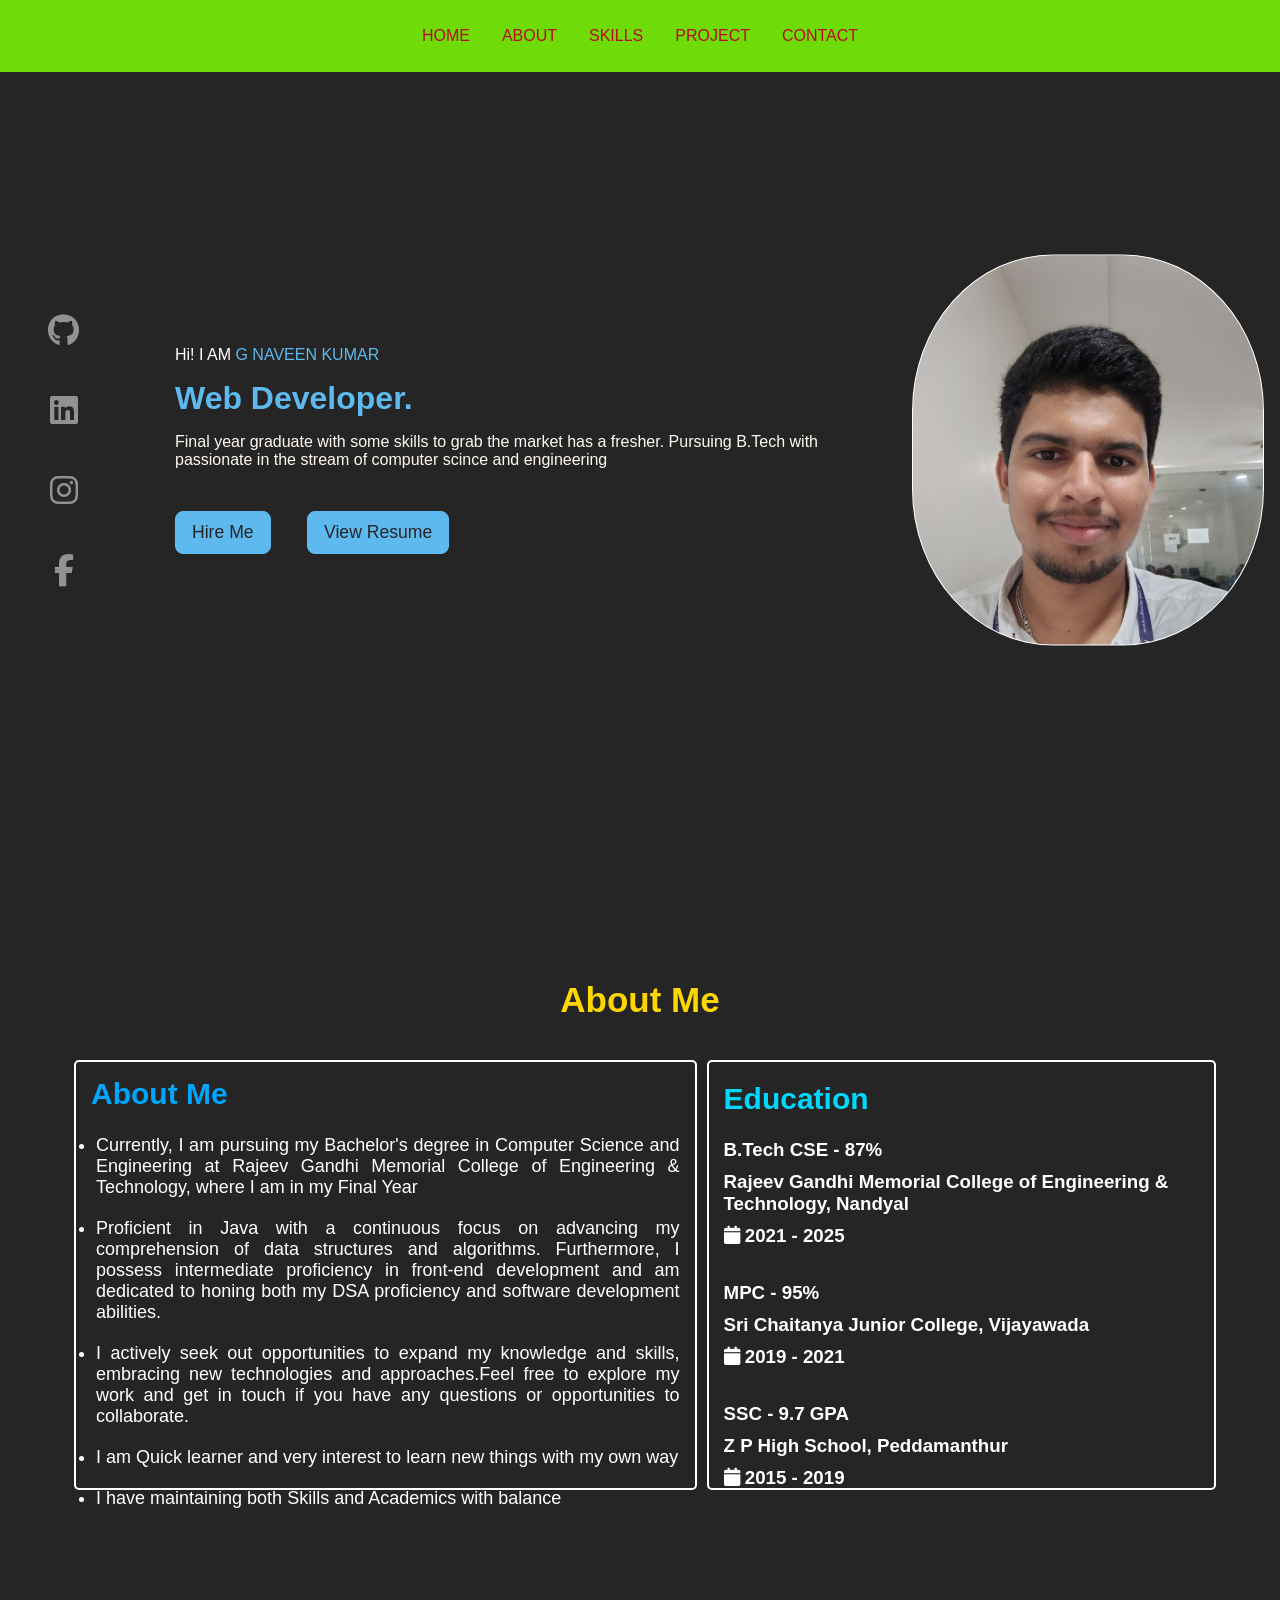
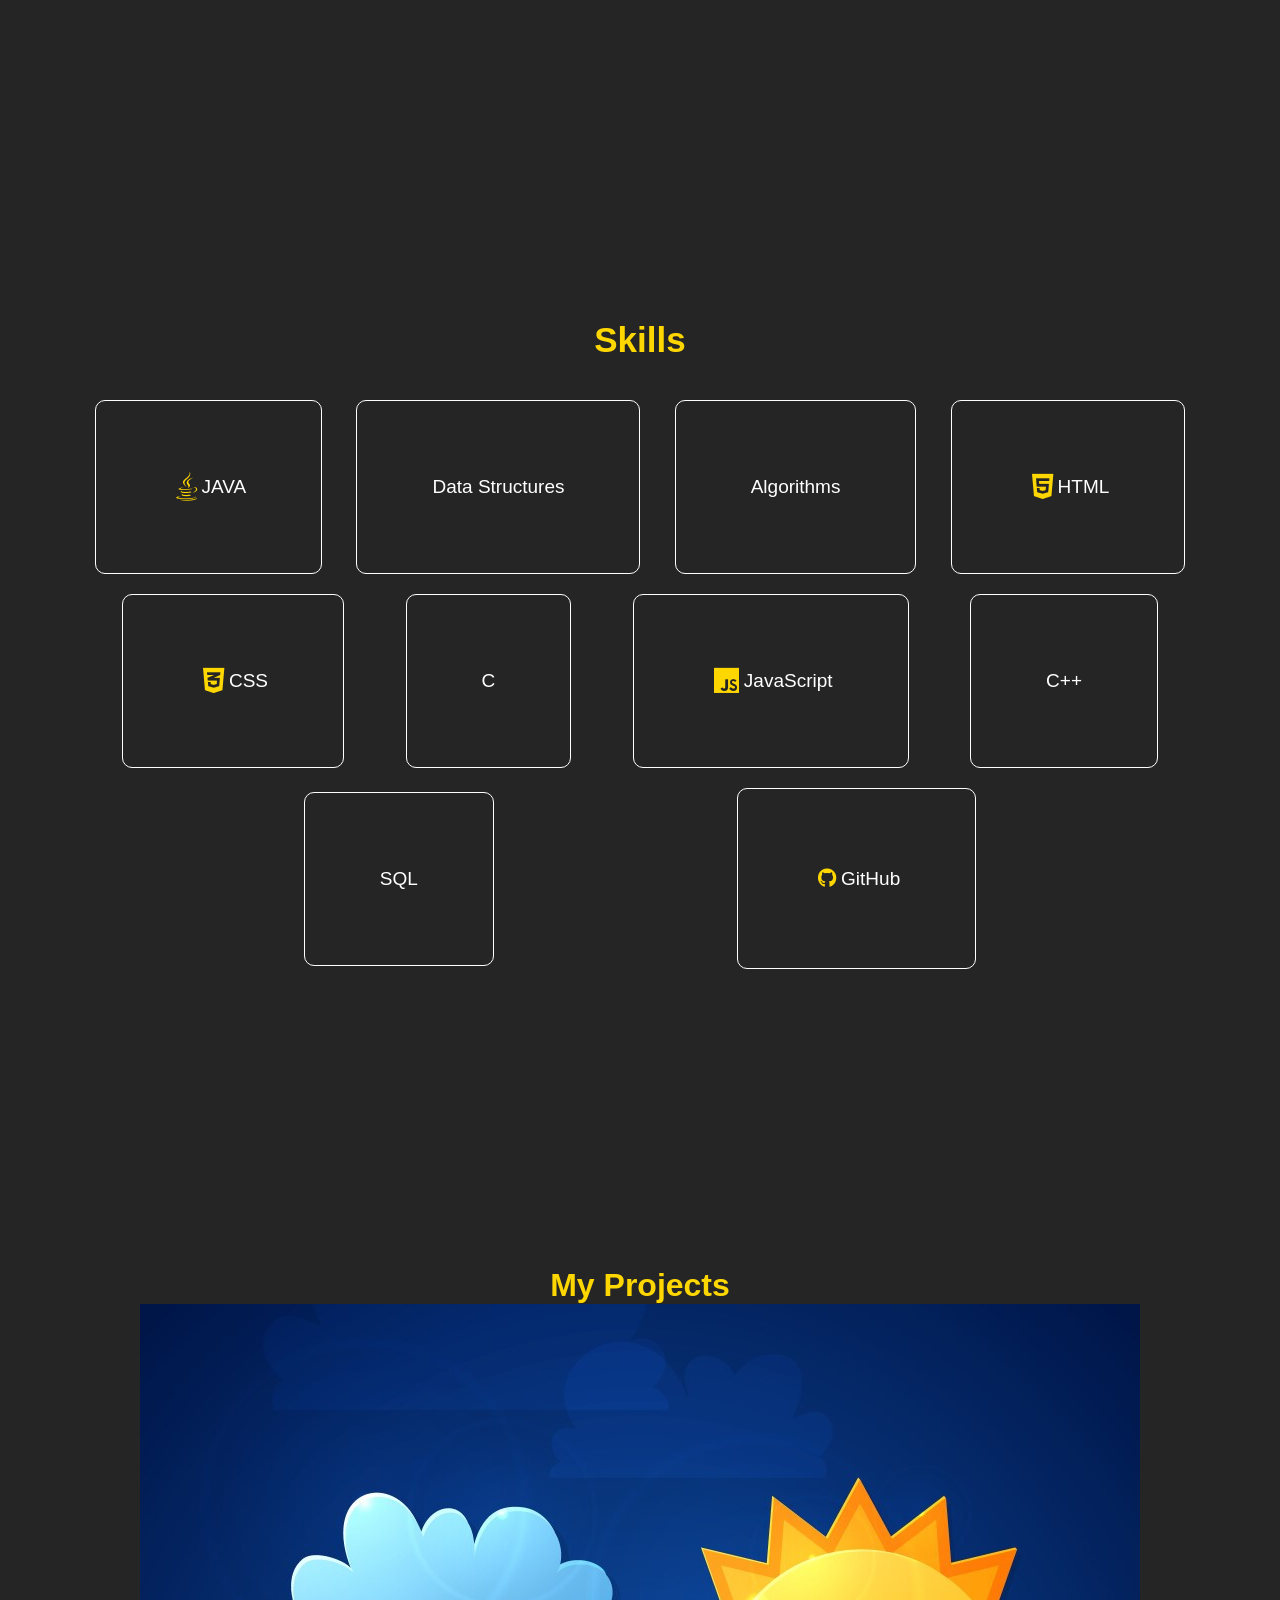
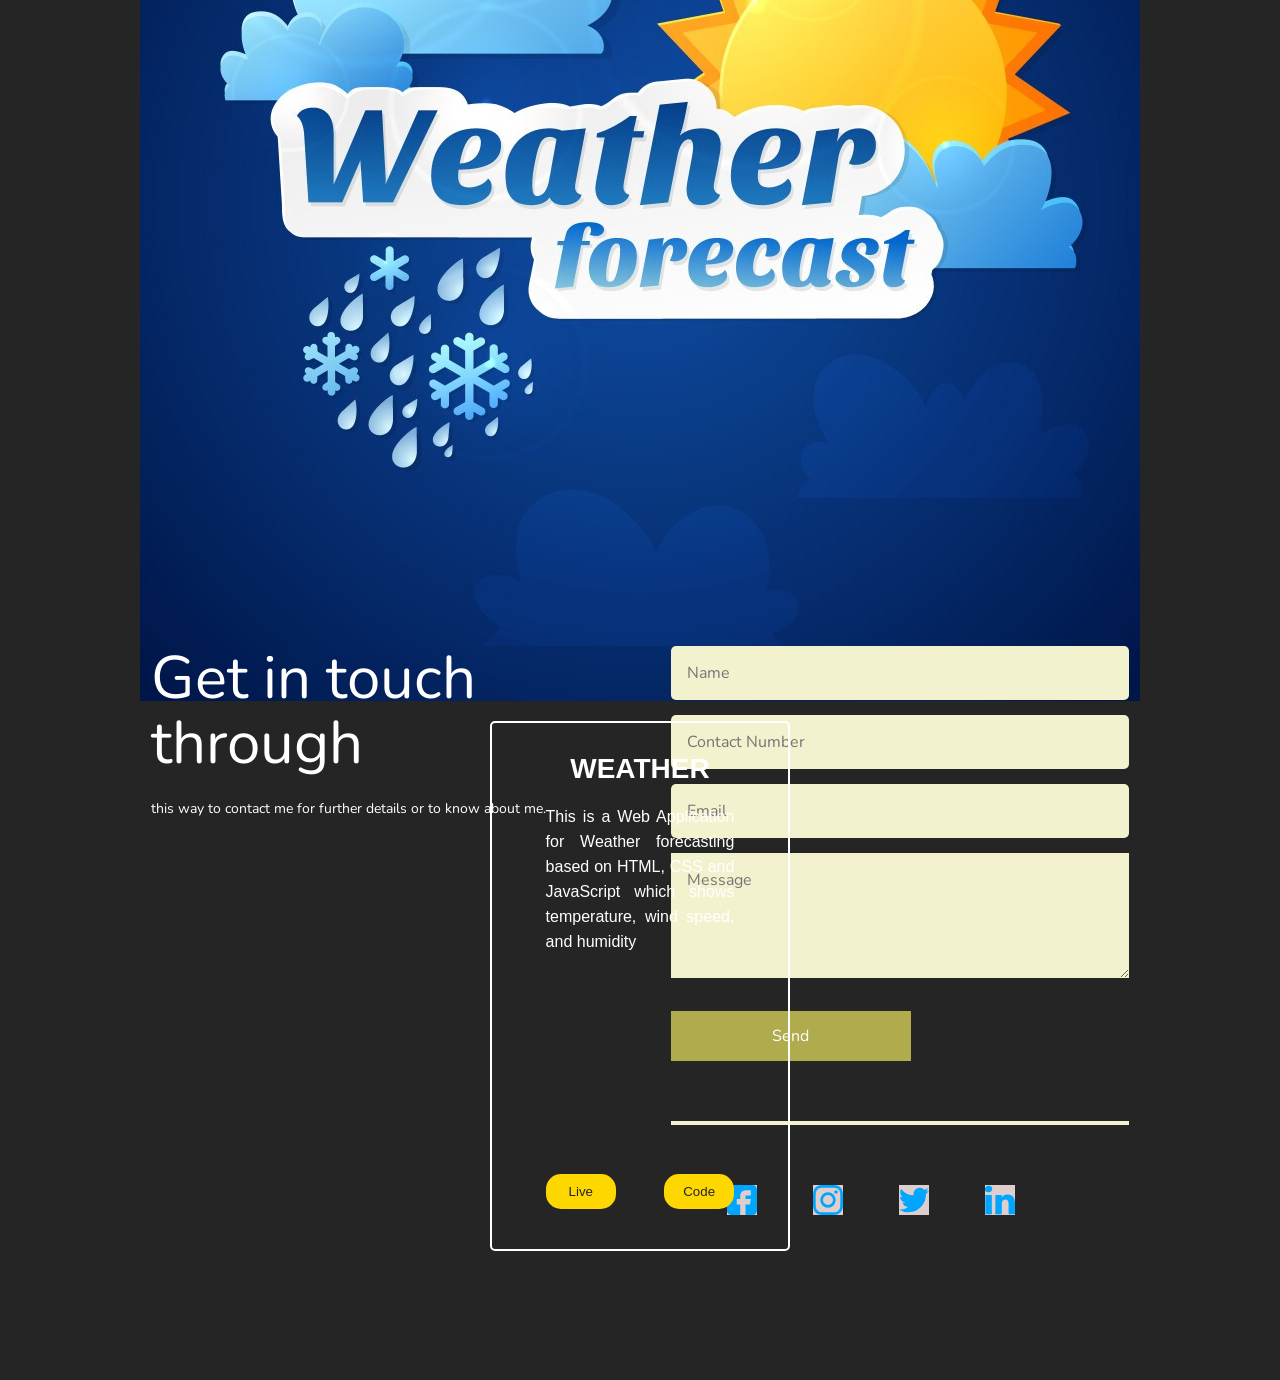
==== commit d742ff88: "Update index.html" ====
--- a/index.html
+++ b/index.html
@@ -117,7 +117,7 @@
            <div class="projects" id="projects">
             <h1>My Projects</h1>
             <div class="procont">
-              <img src/>
+              <img src="Weather forcasting.jpg"/>
               <div class="clone probox">
                 <h3>WEATHER</h3>
                 <div class="clninfo">
@@ -202,4 +202,4 @@
 
 
 </body>
-</html>+</html>
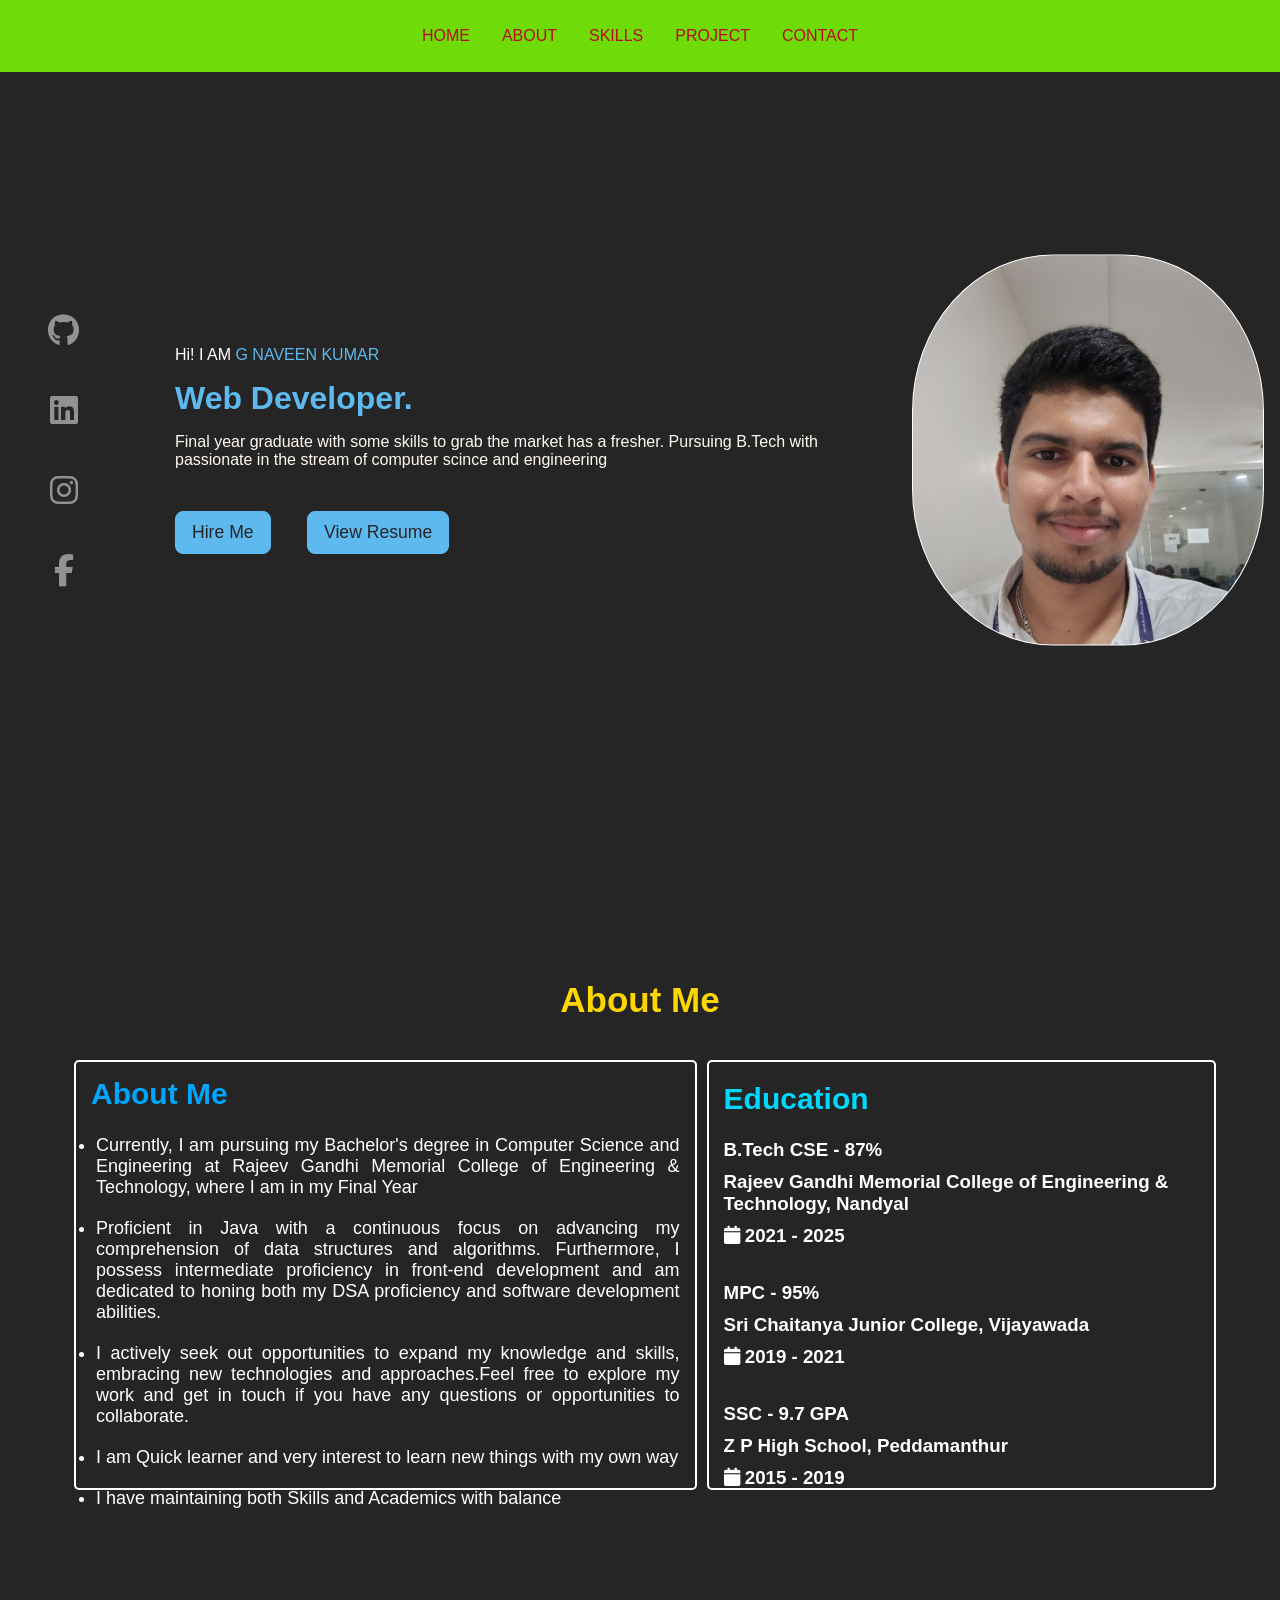
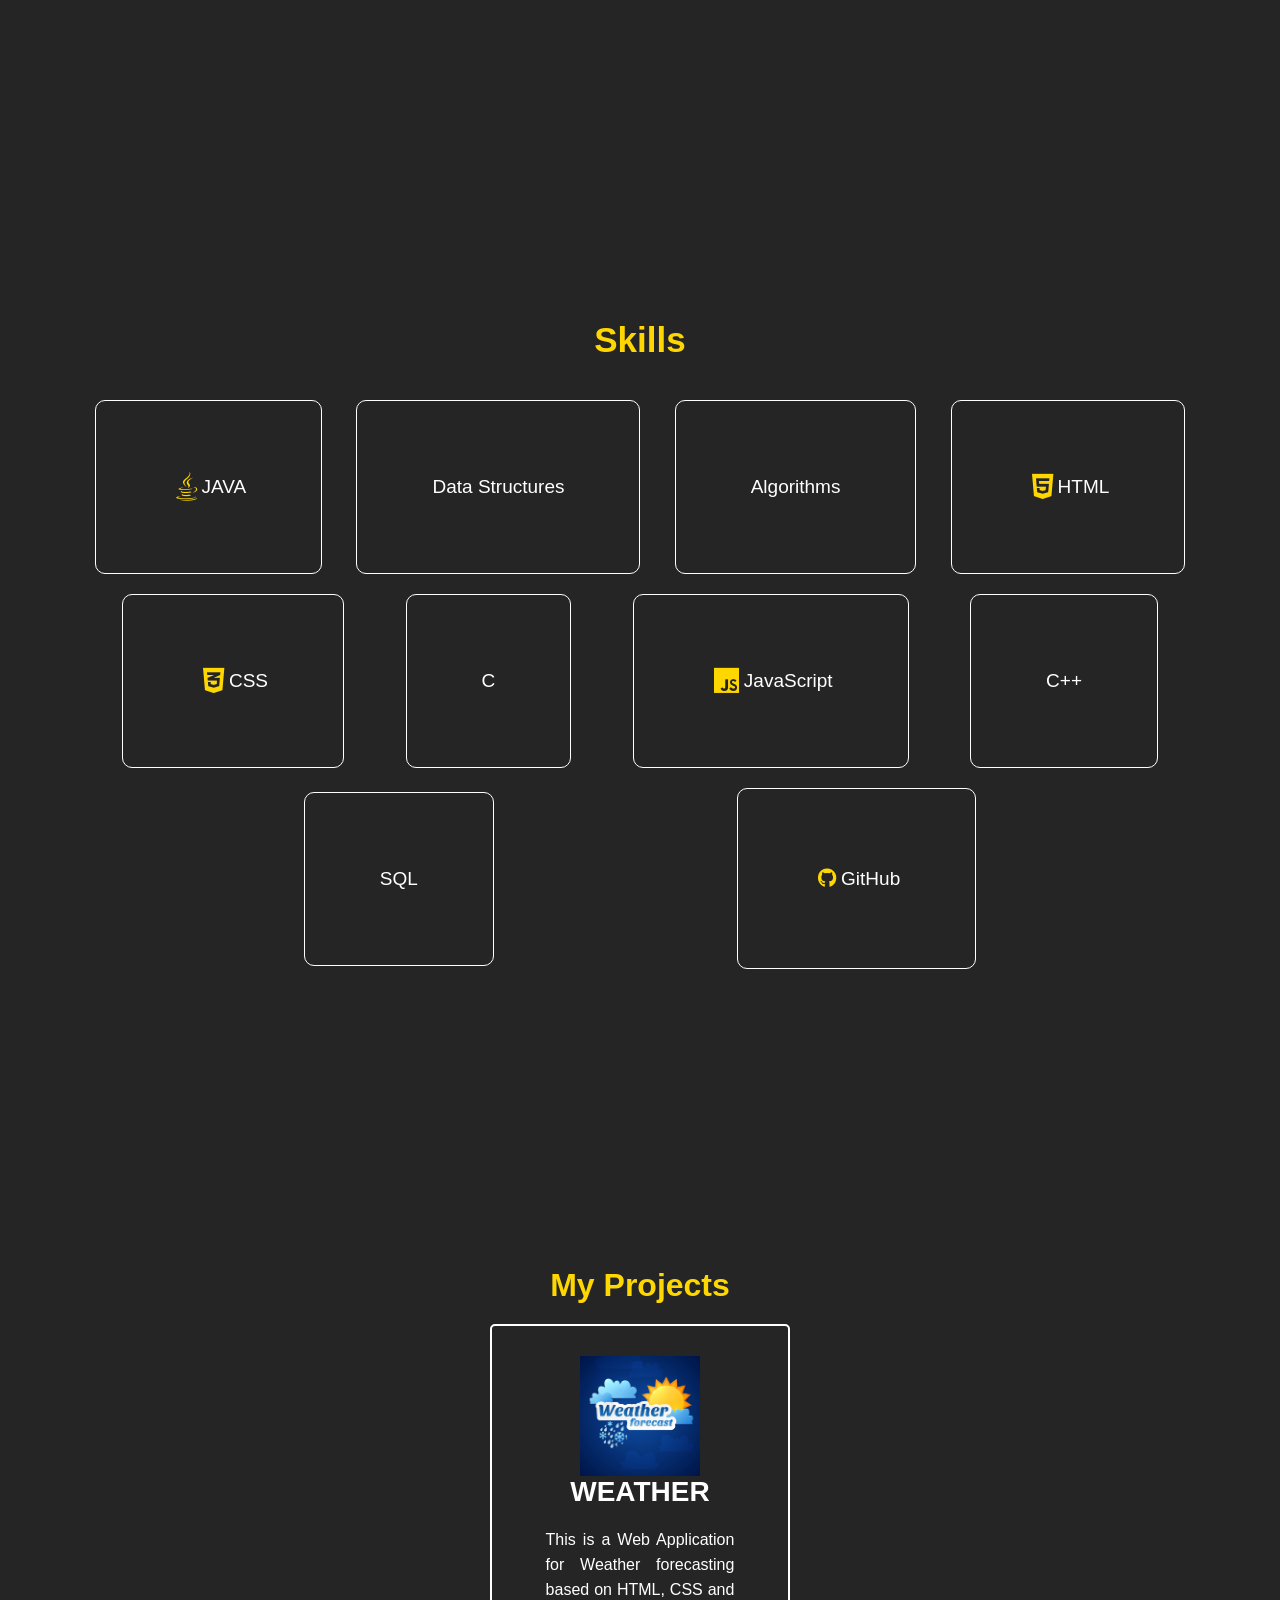
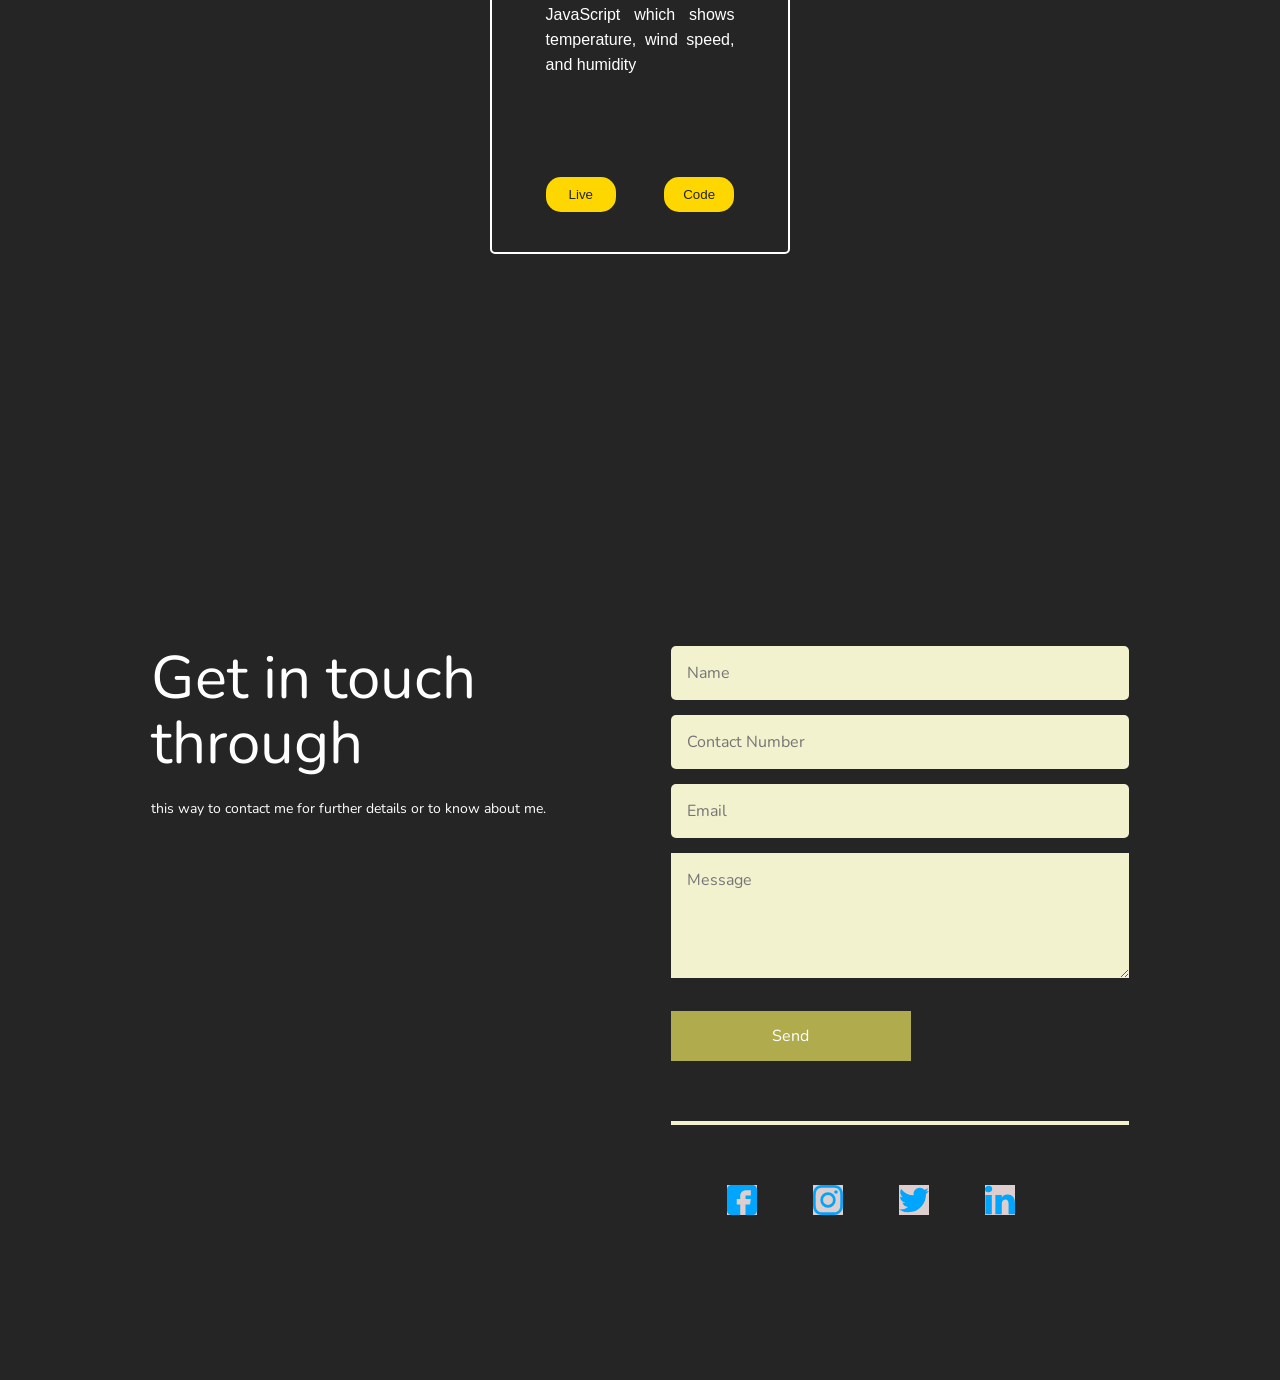
==== commit aa1a9ef8: "Update index.html" ====
--- a/index.html
+++ b/index.html
@@ -117,8 +117,8 @@
            <div class="projects" id="projects">
             <h1>My Projects</h1>
             <div class="procont">
-              <img src="Weather forcasting.jpg"/>
               <div class="clone probox">
+                  <img src="Weather forcasting.jpg" style="height: 120px;width: 120px;"/>
                 <h3>WEATHER</h3>
                 <div class="clninfo">
                   This is a Web Application for Weather forecasting based on HTML, CSS and JavaScript which
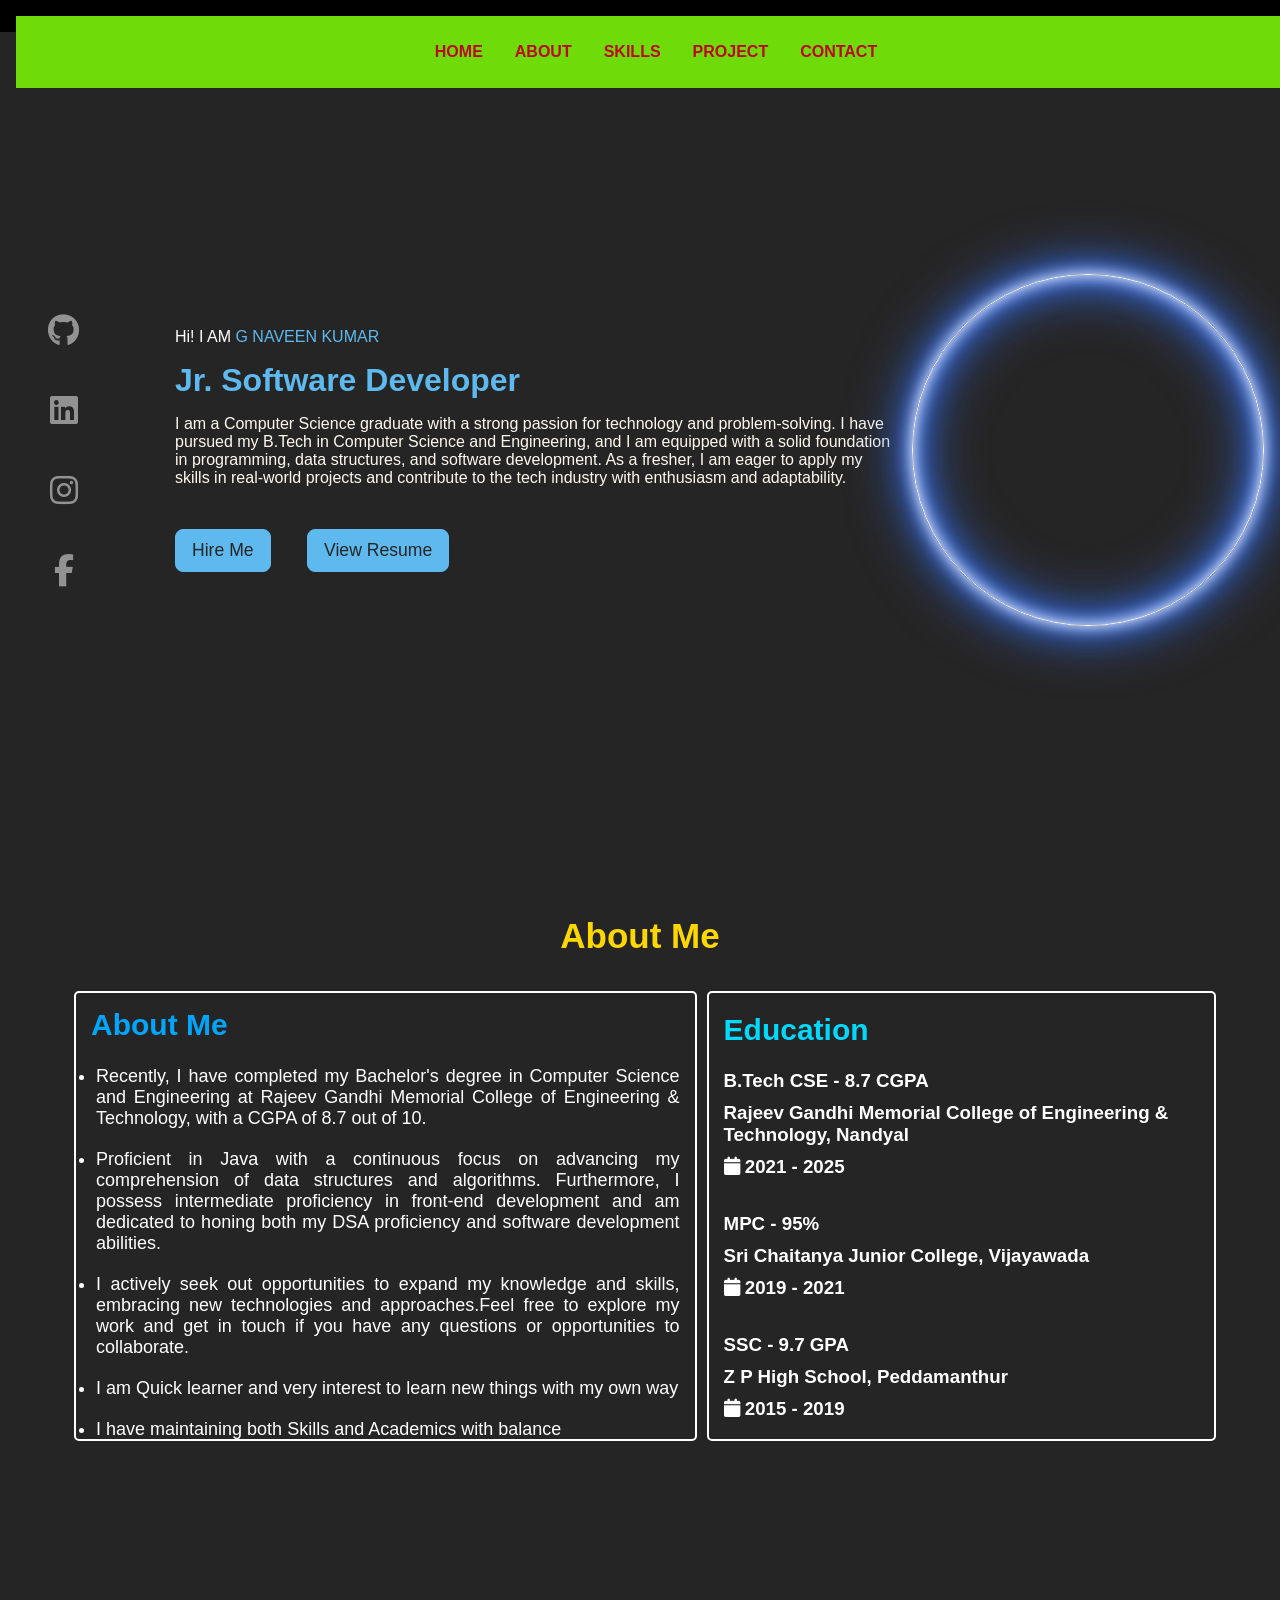
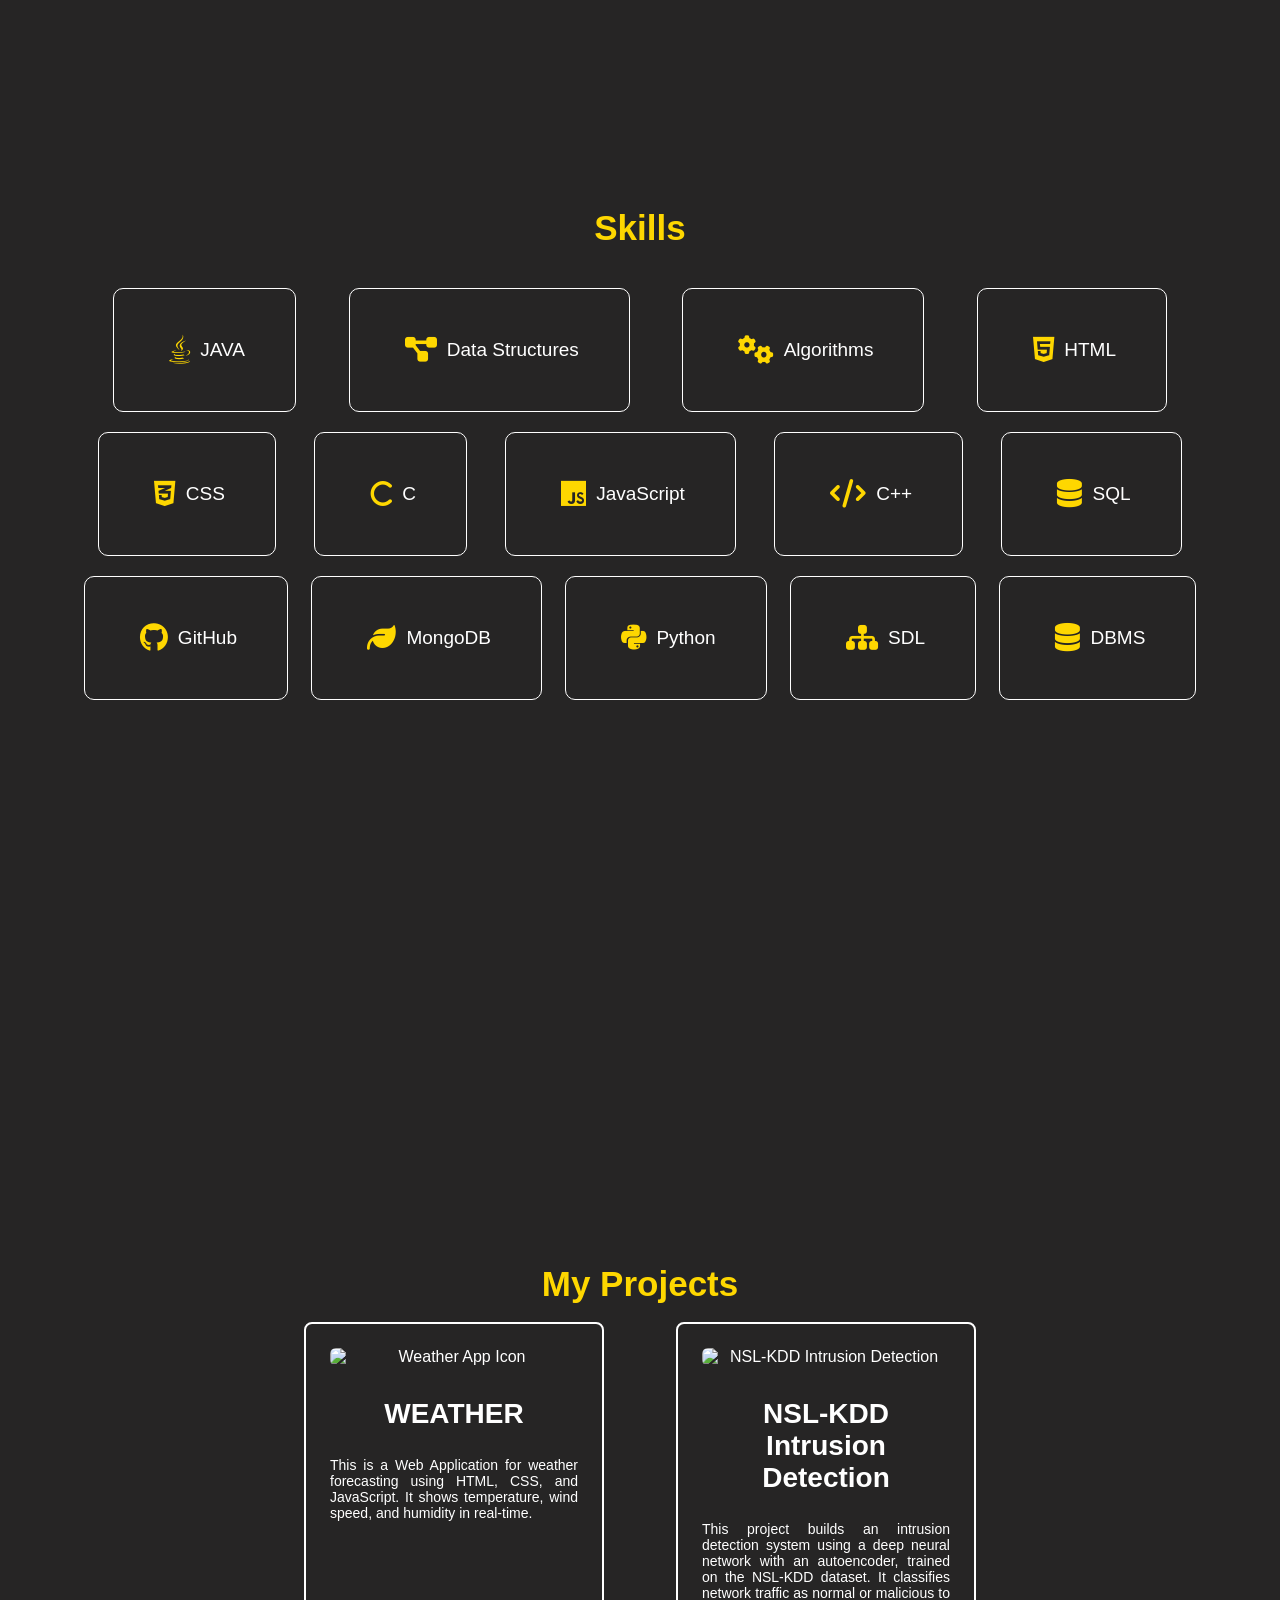
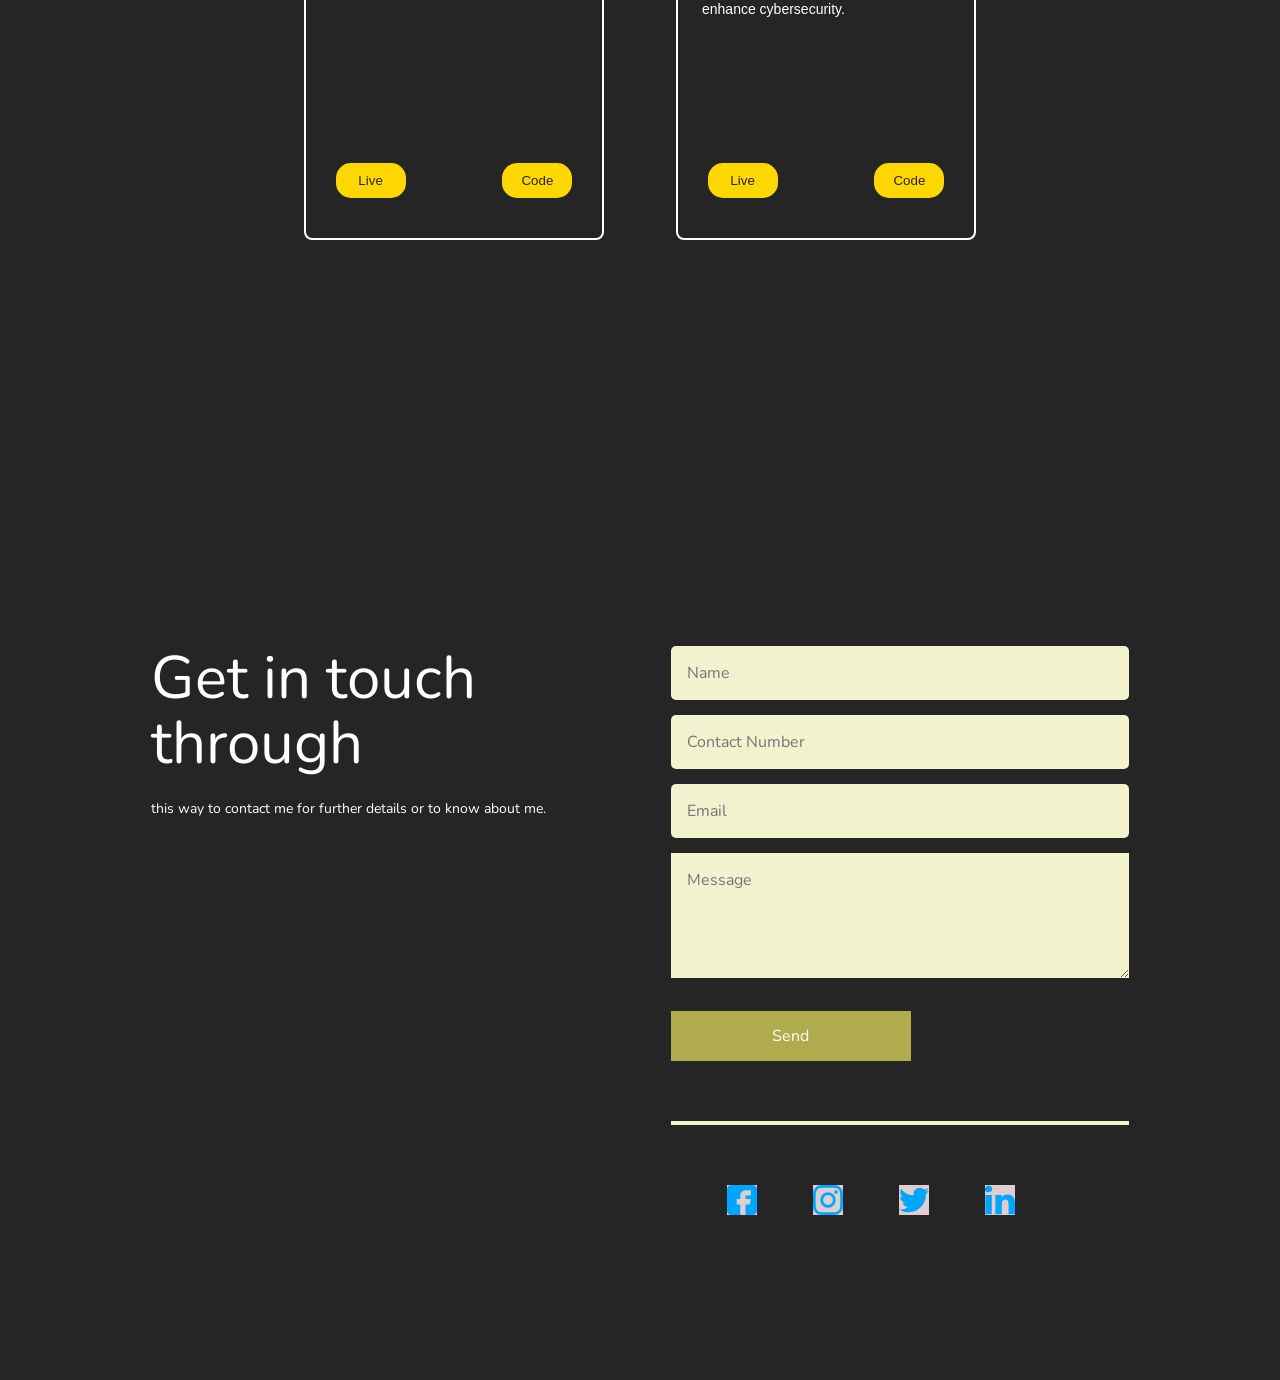
==== commit 92101107: "Add files via upload" ====
--- a/index.html
+++ b/index.html
@@ -14,28 +14,31 @@
       rel="stylesheet" href="https://cdnjs.cloudflare.com/ajax/libs/font-awesome/6.4.0/css/all.min.css"/>
 </head>
 <body>
-    <div class="Protfolio-container" id="1">
+    <div class="Protfolio-container" id="home">
+        <nav id="navbar">
         <ul class="navlist">
-            <li><a href="#1" >Home</a></li>
-            <li><a href="#3" >About</a></li>
-            <li><a href="#4" >Skills</a></li>
-            <li><a href="#5" >Project</a></li>
-            <li><a href="#6" >Contact</a></li>
+            <li><a href="#home" class = "nav-link">Home</a></li>
+            <li><a href="#about"class = "nav-link">About</a></li>
+            <li><a href="#skills" class = "nav-link">Skills</a></li>
+            <li><a href="#projects" class = "nav-link">Project</a></li>
+            <li><a href="#contact" class = "nav-link">Contact</a></li>
         </ul>
+        </nav>
+  <script src="script.js"></script>
         <div class="left-container">
             <div class="icons">
-                <a href="https://github.com/gnaveenkumar-002"><i class="fa-brands fa-github"></i></a>
-                <a href="https://www.linkedin.com/in/g-naveen-kumar-g-n-k-84a558280?utm_source=share&utm_campaign=share_via&utm_content=profile&utm_medium=android_app">  <i class="fa-brands fa-linkedin"></i></a>
-                <a href="https://www.instagram.com/naveen_kumar_g_002?utm_source=qr&igsh=MXUwd3l0YWpoaTN0bg=="> <i class="fa-brands fa-instagram"></i></a>
-                <a href="https://www.facebook.com/profile.php?id=100026623095235"><i class="fa-brands fa-facebook-f"></i></a>  
+                <a href="https://github.com/gnaveenkumar-002" target="_blank"><i class="fa-brands fa-github"></i></a>
+                <a href="https://www.linkedin.com/in/g-naveen-kumar-84a558280/" target="_blank">  <i class="fa-brands fa-linkedin"></i></a>
+                <a href="https://www.instagram.com/naveen_kumar_g_002?igsh=MXUwd3l0YWpoaTN0bg==" target="_blank"> <i class="fa-brands fa-instagram"></i></a>
+                <a href="https://www.facebook.com/profile.php?id=100026623095235" target="_blank"><i class="fa-brands fa-facebook-f"></i></a>  
             </div>
             <div class="content">
                 <p class="intro">Hi! I AM <span>G NAVEEN KUMAR</span></p>
-                <h1 style="font-size: 2rem; margin-bottom:1rem">Web Developer.</h1>
-                <p style="margin-bottom: 10px; color:floralwhite">Final year graduate with some skills to grab the market has a fresher. Pursuing B.Tech with passionate in the stream of computer scince and engineering</p>
+                <h1 style="font-size: 2rem; margin-bottom:1rem">Jr. Software Developer</h1>
+                <p style="margin-bottom: 10px; color:floralwhite">I am a Computer Science graduate with a strong passion for technology and problem-solving. I have pursued my B.Tech in Computer Science and Engineering, and I am equipped with a solid foundation in programming, data structures, and software development. As a fresher, I am eager to apply my skills in real-world projects and contribute to the tech industry with enthusiasm and adaptability.</p>
                 <div class="btn-container">
                     <a href="mailto:gnaveenkumargnk8@gmail.com"><button>Hire Me</button></a>
-                    <a href="https://drive.google.com/file/d/1K9luyvs4sA5jiVqbXKQiXFV8kKaq5VTJ/view?usp=drivesdk" target="_blank"><button>View Resume</button></a>
+                    <a href="https://drive.google.com/file/d/1KS6hbbdEsuG_4ivcublLK8P4idCThyHd/view?usp=drive_link" target="_blank"><button>View Resume</button></a>
                 </div>
             </div>
         </div>    
@@ -45,10 +48,10 @@
       <div class="circle"></div>
       <div class="circle"></div>
     </div>
-    <div class="protfolio-container" id="3">
+    <div class="protfolio-container" id="about">
       
-      <div style="margin-top: 5rem; color:#fff;">
-        <h1 style="color: #fed700; font-size: 35px; margin-bottom: 30px;text-align: center;">About Me</h1>
+      <div style="margin-top: 1rem; color:#fff;">
+        <h1 style="color: #fed700; font-size: 35px; margin-bottom: 25px;text-align: center;">About Me</h1>
             <div class="about" id="about">
               <div class="abtcont">
                   <div class="abt-data">
@@ -56,7 +59,7 @@
                       <ul >
                          
                           <li>
-                              Currently, I am pursuing my Bachelor's degree in Computer Science and Engineering at Rajeev Gandhi Memorial College of Engineering & Technology, where I am in my Final Year
+                              Recently, I have completed my Bachelor's degree in Computer Science and Engineering at Rajeev Gandhi Memorial College of Engineering & Technology, with a CGPA of 8.7 out of 10.
                           </li>
                           <li>Proficient in Java with a continuous focus on advancing my comprehension of data structures and algorithms. Furthermore, I possess intermediate proficiency in front-end development and am dedicated to honing both my DSA proficiency and software development abilities.         </li>
                           <li>
@@ -69,7 +72,7 @@
                   <div class="edu-cont">
                       <h2>Education</h2>
                       <div class="btech">
-                          <h3>B.Tech CSE - 87%</h3>
+                          <h3>B.Tech CSE - 8.7 CGPA</h3>
                           <h3>Rajeev Gandhi Memorial College of Engineering & Technology, Nandyal</h3>
                           <h3><i class="fa-solid fa-calendar"></i> 2021 - 2025</h3>
                       </div>
@@ -88,51 +91,74 @@
           </div>
        </div>   
     </div>
-    <div class="protfolio-container" id="4">
-        <div style="margin-top: 5rem; color:#fff;">
+    <div class="protfolio-container" id="skills">
+        <div style="margin-top: -2rem; color:#fff;">
             
     <!-- Skills  -->
     <div class="skills" id="skills">
         <div class="sklcont">
             <h1 style="color: #fed700; font-size: 35px; margin-bottom: 30px;">Skills</h1>
             <div class="skls">
-                <div class="java box"><i class="fa-brands fa-java fa-xl"></i>JAVA</div>
-                <div class="dsa box">Data Structures</div>
-                <div class="algo box">Algorithms</div>
-                <div class="html box"><i class="fa-brands fa-html5 fa-xl"></i>HTML</div>
-                <div class="css box"><i class="fa-brands fa-css3-alt fa-xl"></i>CSS</div>
-                <div class="bs box">C</div>
-                <div class="js box"><i class="fa-brands fa-js fa-xl"></i>JavaScript</div>
-                <div class="react box">C++</div>
-                <div class="react box">SQL</div>
-                <div class="react box"><i class="fa-brands fa-github"></i>GitHub</div>
+                <!-- Font Awesome CDN (make sure this is in your <head>) -->
+<link rel="stylesheet" href="https://cdnjs.cloudflare.com/ajax/libs/font-awesome/6.5.0/css/all.min.css">
+
+<div class="java box"><i class="fa-brands fa-java fa-xl"></i> JAVA</div>
+<div class="dsa box"><i class="fa-solid fa-diagram-project fa-xl"></i> Data Structures</div>
+<div class="algo box"><i class="fa-solid fa-gears fa-xl"></i> Algorithms</div>
+<div class="html box"><i class="fa-brands fa-html5 fa-xl"></i> HTML</div>
+<div class="css box"><i class="fa-brands fa-css3-alt fa-xl"></i> CSS</div>
+<div class="bs box"><i class="fa-solid fa-c fa-xl"></i> C</div>
+<div class="js box"><i class="fa-brands fa-js fa-xl"></i> JavaScript</div>
+<div class="cpp box"><i class="fa-solid fa-code fa-xl"></i> C++</div>
+<div class="sql box"><i class="fa-solid fa-database fa-xl"></i> SQL</div>
+<div class="github box"><i class="fa-brands fa-github fa-xl"></i> GitHub</div>
+<div class="mongodb box"><i class="fa-solid fa-leaf fa-xl"></i> MongoDB</div>
+<div class="python box"><i class="fa-brands fa-python fa-xl"></i> Python</div>
+<div class="sdl box"><i class="fa-solid fa-sitemap fa-xl"></i> SDL</div>
+<div class="dbms box"><i class="fa-solid fa-database fa-xl"></i> DBMS</div>
+
             </div>
         </div>
     </div>
 
        </div>
     </div>
-    <div class="protfolio-container" id="5">
-          <!-- Projects -->
-           <div class="projects" id="projects">
-            <h1>My Projects</h1>
-            <div class="procont">
-              <div class="clone probox">
-                  <img src="Weather forcasting.jpg" style="height: 120px;width: 120px;"/>
-                <h3>WEATHER</h3>
-                <div class="clninfo">
-                  This is a Web Application for Weather forecasting based on HTML, CSS and JavaScript which
-                  shows temperature, wind speed, and humidity
-                </div>
-                <div class="link">
-                  <a href="https://gnaveenkumar-002.github.io/weather/" target="_blank"><button>Live</button></a>
-                  <a href="https://github.com/gnaveenkumar-002/weather" target="_blank"><button>Code</button></a>
-                </div>
-              </div>
-            </div>
-          </div>
-    </div>
-    <div id="6">
+    <div class="protfolio-container" id="projects">
+  <div class="projects">
+    <h1 style="color: #fed700; font-size: 35px; margin-bottom: 30px; text-align: center;">My Projects</h1>
+    <div class="procont">
+
+      <!-- Project 1: Weather App -->
+      <div class="probox">
+        <img src="images/weather.png" alt="Weather App Icon" class="project-img" />
+        <h3>WEATHER</h3>
+        <p class="clninfo">
+          This is a Web Application for weather forecasting using HTML, CSS, and JavaScript. It shows temperature, wind speed, and humidity in real-time.
+        </p>
+        <div class="link">
+          <a href="https://gnaveenkumar-002.github.io/weather/" target="_blank"><button>Live</button></a>
+          <a href="https://github.com/gnaveenkumar-002/weather" target="_blank"><button>Code</button></a>
+        </div>
+      </div>
+
+      <!-- Project 2: Final Year Project -->
+      <div class="probox">
+        <img src="images/nsl-kdd.png" alt="NSL-KDD Intrusion Detection" class="project-img" />
+        <h3>NSL-KDD Intrusion Detection</h3>
+        <p class="clninfo">
+          This project builds an intrusion detection system using a deep neural network with an autoencoder, trained on the NSL-KDD dataset. It classifies network traffic as normal or malicious to enhance cybersecurity.
+        </p>
+        <div class="link">
+          <a href="https://gnaveenkumar-002.github.io/major" target="_blank"><button>Live</button></a>
+          <a href="https://github.com/gnaveenkumar-002/major" target="_blank"><button>Code</button></a>
+        </div>
+      </div>
+
+    </div>
+  </div>
+</div>
+
+    <div id="contact">
         <div style="margin-top : 5rem;">
             <div class="arch_contact_us_duplicate">
                 <div class="responsive-container-block big-container">
@@ -199,7 +225,7 @@
 
 
 
-
+<script src="contact.js"></script>
 
 </body>
 </html>
--- a/index.css
+++ b/index.css
@@ -545,6 +545,9 @@
             display: flex;
            
         }
+        html {
+  scroll-behavior: smooth;
+}
         .navlist{
             display: flex;
             gap: 2rem;
@@ -553,7 +556,9 @@
             justify-content: center;
             background-color: #6fdb09;
             align-items: center;
+            list-style: none;
             position: fixed;
+            padding: 1rem;
         }
         .navlist li{
             list-style: none;
@@ -562,9 +567,22 @@
             text-decoration: none;
             text-transform: uppercase;
             font-size: 1rem;
+            font-weight: bold;
             color: #ba0a1f;
             position: relative;
         }
+        #navbar {
+        position: fixed;
+        top: 0;
+        width: 100%;
+        background-color: black;
+        padding: 1rem;
+        z-index: 1000;
+        transition: top 0.3s ease-in-out;
+        }
+        #navbar.hidden {
+    top: -100px; /* hides the navbar */
+}
         .left-container, .right-container{
             height: 100vh;
             display: flex;
@@ -662,21 +680,24 @@
             background: linear-gradient(90deg, transparent 50%, #262525 100%);
             width: 3rem;
         }
-        .circle:nth-child(2){
-            width: 22rem;
-            background-image: url("profilen.jpg");
-            background-size: 100%;
-            background-repeat: no-repeat;
-            border: .1rem solid white;
-            box-shadow:
-            0 0 1rem #fff,
-            insert 0 0 1rem #fff,
-            0 0 2rem #3877FF,
-            inset 0 0 2rem #3877FF,
-            0 0 4rem #3877FF,
-            inset 0 0 4rem #3877FF
-            ;
-        }
+        .circle:nth-child(2) {
+  width: 22rem;
+  aspect-ratio: 1 / 1; /* Makes it a perfect circle */
+  background-image: url("images/profilen.jpg");
+  background-size: cover;
+  background-position: center;
+  background-repeat: no-repeat;
+  border: 0.1rem solid white;
+  border-radius: 50%;
+  box-shadow:
+    0 0 1rem #fff,
+    inset 0 0 1rem #fff,
+    0 0 2rem #3877FF,
+    inset 0 0 2rem #3877FF,
+    0 0 4rem #3877FF,
+    inset 0 0 4rem #3877FF;
+}
+
         .navlist li a::after, .navlist .active::after{
             content: "";
             position: absolute;
@@ -717,7 +738,7 @@
   border: 2px solid white;
   border-radius: 5px;
   padding: 15px;
-  height: 430px;
+  height: 450px;
   margin: 10px;
 }
 .abt-data li{
@@ -731,7 +752,7 @@
   border:2px solid white;
   border-radius: 5px;
   padding: 15px;
-  height: 430px;
+  height: 450px;
 }
 .edu-cont div{
   margin-bottom: 35px;
@@ -795,7 +816,7 @@
   font-size: 19px;
 }
 .box{
-  padding: 75px;
+  padding: 50px;
   border-radius: 10px;
   color: white;
   text-align: center;
@@ -828,17 +849,21 @@
   flex-direction: column;
 }
 .projects h1{
+  margin-bottom: -10rem;
   color: #fed700;
   font: 35px;
 }
 .procont{
-  height: 530px;
+  margin-top: -3rem;
+  height: 550px;
   width: 100%;
   display: flex;
   justify-content: center;
-  align-items: center;
+  align-ite ms: flex-start;
   flex-wrap: wrap;
   color: white;
+  gap: 2rem;
+  padding: 1rem;
 }
 .probox{
   height: 100%;
@@ -848,8 +873,12 @@
   flex-direction: column;
   padding: 30px;
   border: 2px solid white;
-  border-radius: 5px;
+  border-radius: 8px;
   margin: 20px;
+  padding: 1.5rem;
+  box-sizing: border-box;
+  text-align: center;
+  justify-content: space-between;
   position: relative;
 }
 .probox i{
@@ -864,6 +893,7 @@
 }
 .probox h3{
   font-size: 28px;
+  margin-top: 1rem;
   margin-bottom: 1.2rem;
 }
 .probox div{
@@ -873,10 +903,12 @@
 }
 .link{
   display: flex;
-  justify-content: space-around;
+  justify-content: space-between;
   margin-top: 30px;
   position: absolute;
   bottom: 40px;
+  gap: 1rem;
+  margin-top: 1.5rem;
 }
 .link button{
   width: 70px;
@@ -886,10 +918,22 @@
   border-radius: 15px;
   cursor: pointer;
 }
+.clninfo {
+  font-size: 14px;
+  text-align: justify;
+  margin-top: 0.5rem;
+  flex-grow: 1;
+}
 .link a{
   text-decoration: none;
   color:#202020;
   font-size: 15px;
   width: 70px;
 }
-
+.project-img {
+  width: 100%;
+  height: wrap;
+  object-fit: cover;
+  border-radius: 6px;
+  margin-bottom: 1rem;
+}
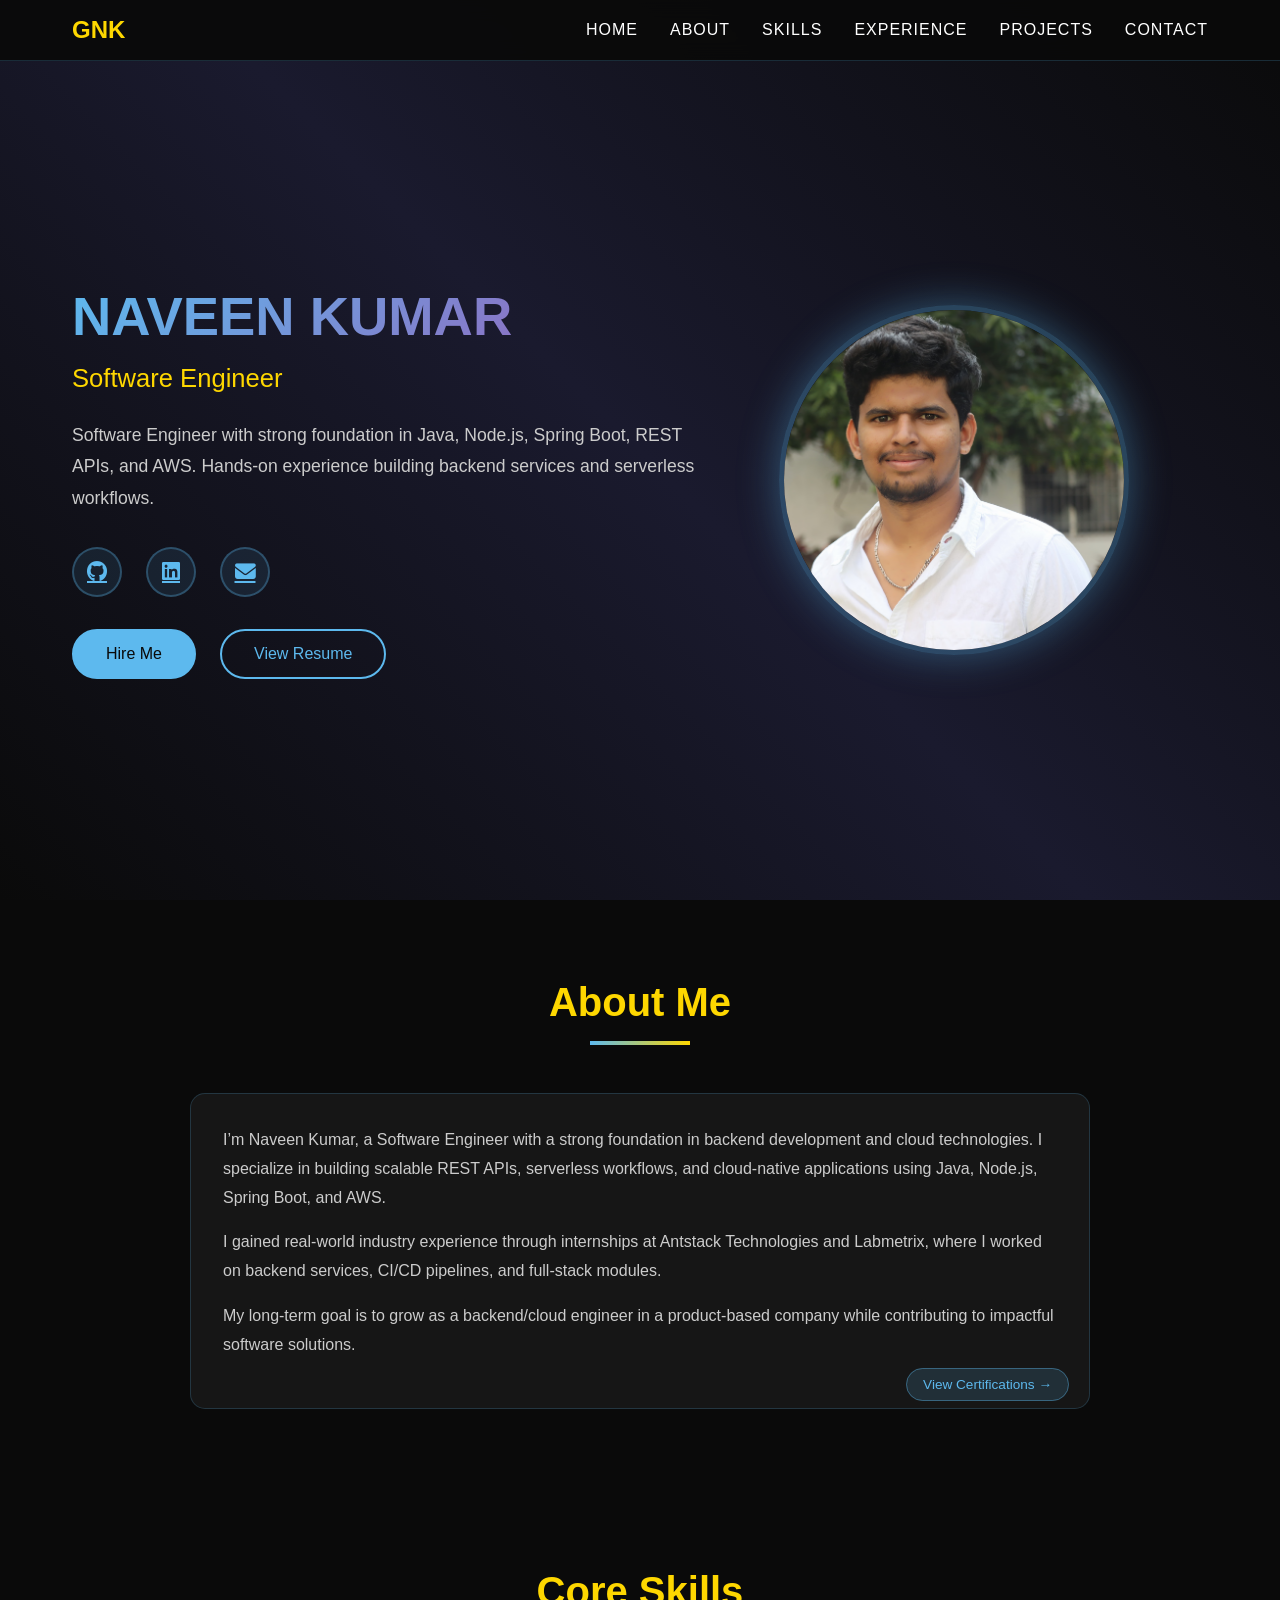
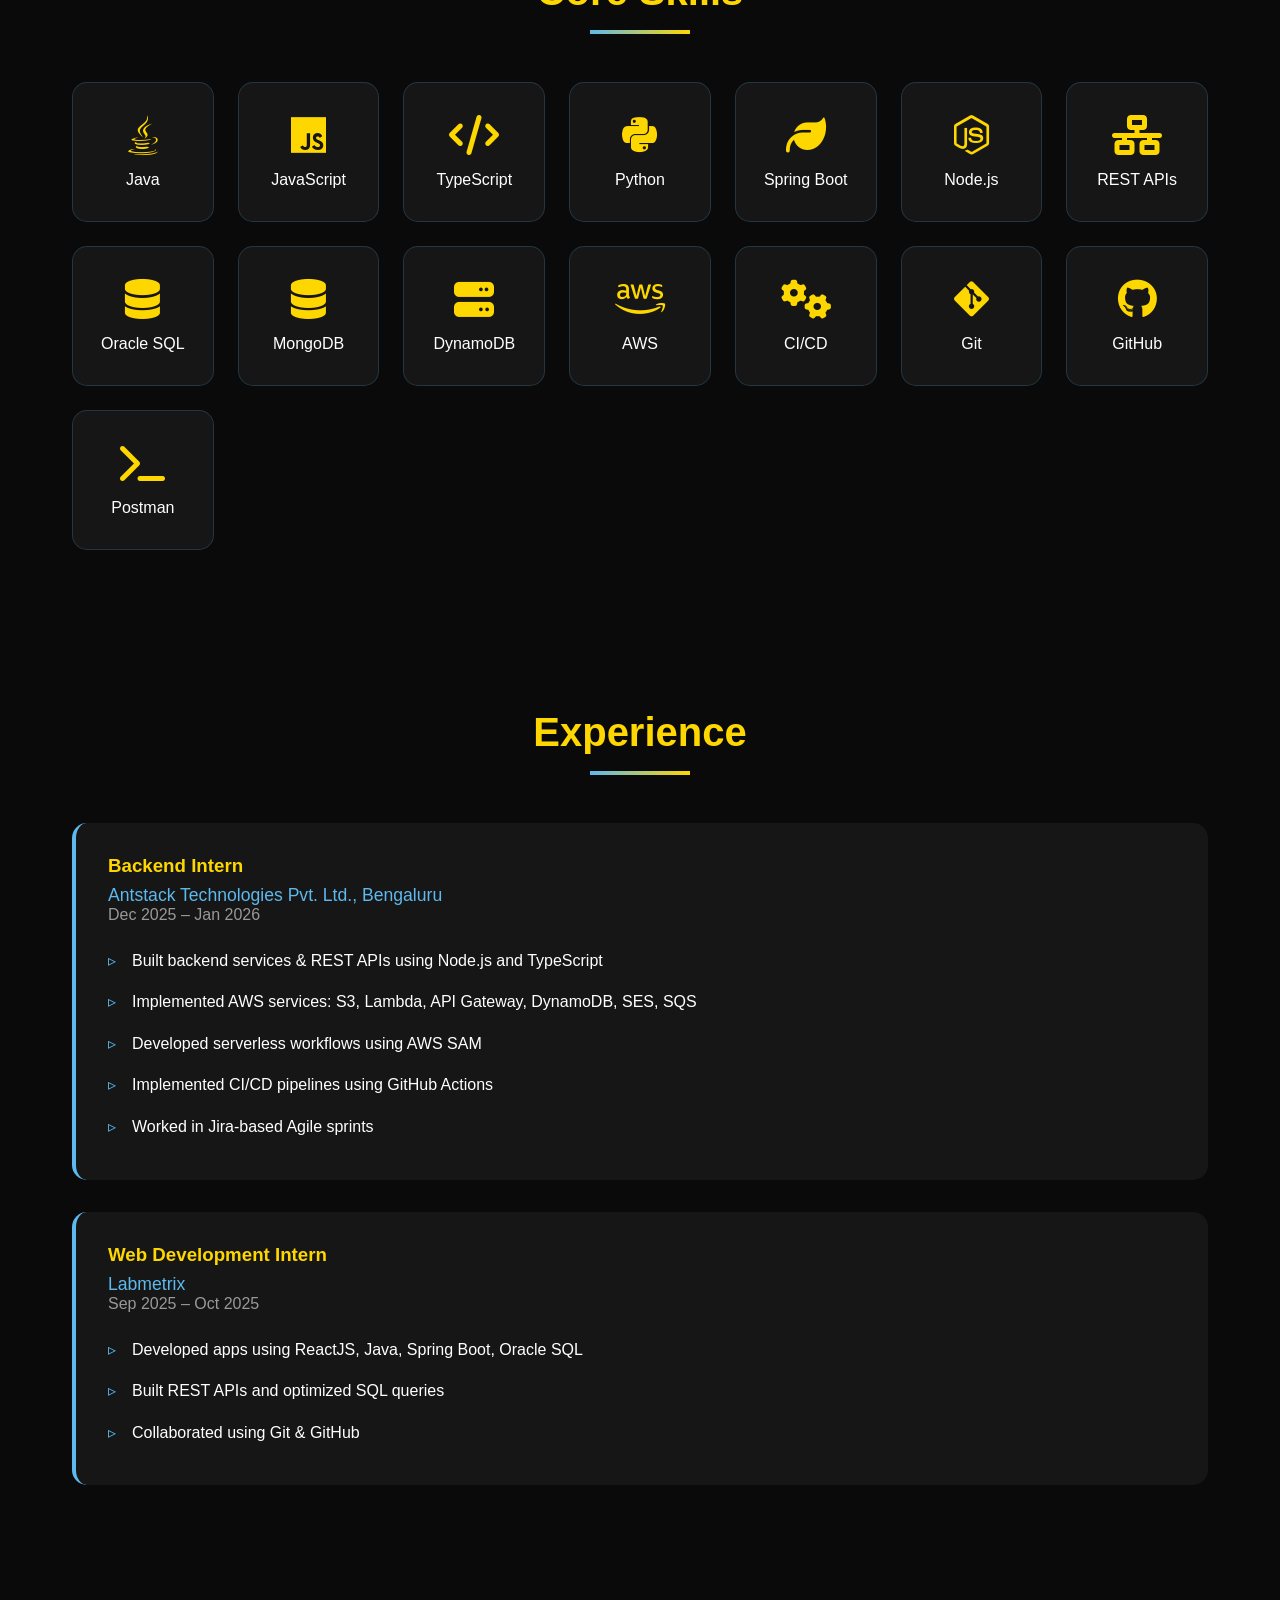
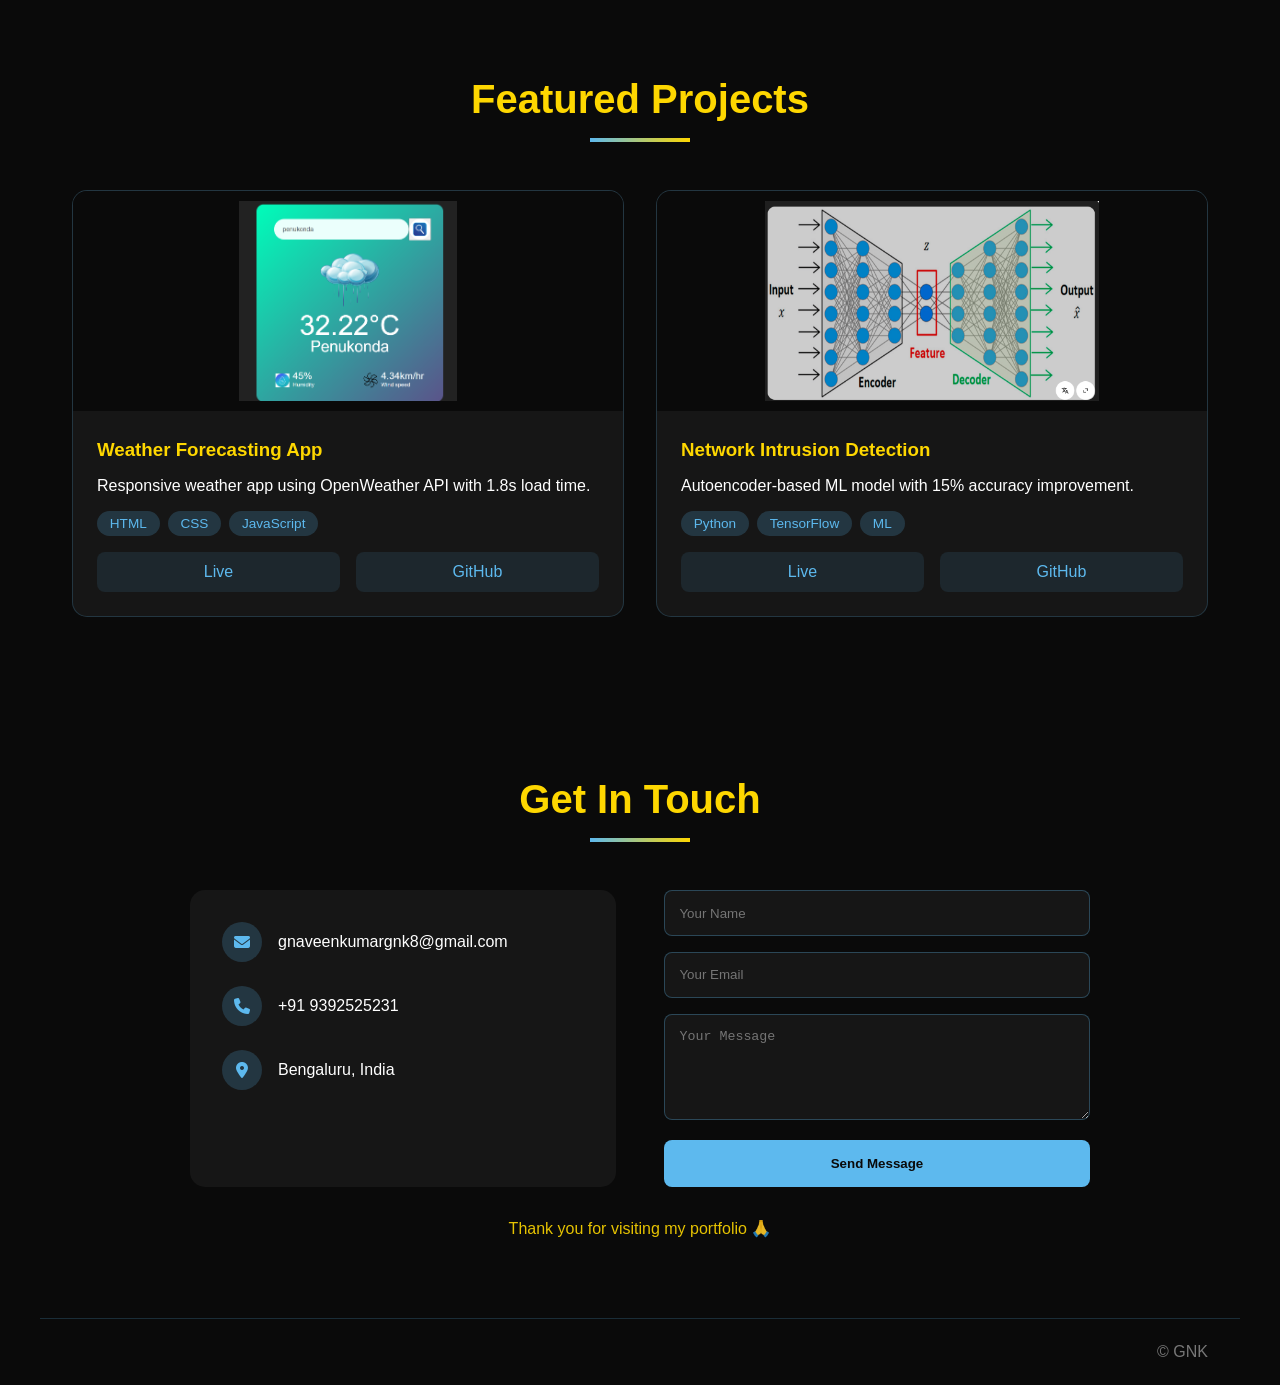
==== commit 96c63667: "Add new portfolio structure" ====
--- a/index.html
+++ b/index.html
@@ -1,231 +1,218 @@
-<!DOCTYPE html>
-<html lang="en">
-<head>
-    <meta charset="UTF-8">
-    <meta name="viewport" content="width=device-width, initial-scale=1.0">
-    <title>Protfolio Website</title>
-    <link rel="stylesheet" href="style.css">
-    <link rel="stylesheet" href="https://cdnjs.cloudflare.com/ajax/libs/font-awesome/6.6.0/css/all.min.css" integrity="sha512-Kc323vGBEqzTmouAECnVceyQqyqdsSiqLQISBL29aUW4U/M7pSPA/gEUZQqv1cwx4OnYxTxve5UMg5GT6L4JJg==" crossorigin="anonymous" referrerpolicy="no-referrer" />
-  <link rel="stylesheet" href="index.css"/>
-  <link rel="preconnect" href="https://fonts.googleapis.com">
-<link rel="preconnect" href="https://fonts.gstatic.com" crossorigin>
-<link href="https://fonts.googleapis.com/css2?family=Protest+Revolution&display=swap" rel="stylesheet">
-<link
-      rel="stylesheet" href="https://cdnjs.cloudflare.com/ajax/libs/font-awesome/6.4.0/css/all.min.css"/>
-</head>
-<body>
-    <div class="Protfolio-container" id="home">
-        <nav id="navbar">
-        <ul class="navlist">
-            <li><a href="#home" class = "nav-link">Home</a></li>
-            <li><a href="#about"class = "nav-link">About</a></li>
-            <li><a href="#skills" class = "nav-link">Skills</a></li>
-            <li><a href="#projects" class = "nav-link">Project</a></li>
-            <li><a href="#contact" class = "nav-link">Contact</a></li>
-        </ul>
-        </nav>
-  <script src="script.js"></script>
-        <div class="left-container">
-            <div class="icons">
-                <a href="https://github.com/gnaveenkumar-002" target="_blank"><i class="fa-brands fa-github"></i></a>
-                <a href="https://www.linkedin.com/in/g-naveen-kumar-84a558280/" target="_blank">  <i class="fa-brands fa-linkedin"></i></a>
-                <a href="https://www.instagram.com/naveen_kumar_g_002?igsh=MXUwd3l0YWpoaTN0bg==" target="_blank"> <i class="fa-brands fa-instagram"></i></a>
-                <a href="https://www.facebook.com/profile.php?id=100026623095235" target="_blank"><i class="fa-brands fa-facebook-f"></i></a>  
-            </div>
-            <div class="content">
-                <p class="intro">Hi! I AM <span>G NAVEEN KUMAR</span></p>
-                <h1 style="font-size: 2rem; margin-bottom:1rem">Jr. Software Developer</h1>
-                <p style="margin-bottom: 10px; color:floralwhite">I am a Computer Science graduate with a strong passion for technology and problem-solving. I have pursued my B.Tech in Computer Science and Engineering, and I am equipped with a solid foundation in programming, data structures, and software development. As a fresher, I am eager to apply my skills in real-world projects and contribute to the tech industry with enthusiasm and adaptability.</p>
-                <div class="btn-container">
-                    <a href="mailto:gnaveenkumargnk8@gmail.com"><button>Hire Me</button></a>
-                    <a href="https://drive.google.com/file/d/1KS6hbbdEsuG_4ivcublLK8P4idCThyHd/view?usp=drive_link" target="_blank"><button>View Resume</button></a>
-                </div>
-            </div>
-        </div>    
-        <div class="rigth-container"></div>
-    </div>
-    <div class="design" >
-      <div class="circle"></div>
-      <div class="circle"></div>
-    </div>
-    <div class="protfolio-container" id="about">
-      
-      <div style="margin-top: 1rem; color:#fff;">
-        <h1 style="color: #fed700; font-size: 35px; margin-bottom: 25px;text-align: center;">About Me</h1>
-            <div class="about" id="about">
-              <div class="abtcont">
-                  <div class="abt-data">
-                      <h2>About Me</h2>
-                      <ul >
-                         
-                          <li>
-                              Recently, I have completed my Bachelor's degree in Computer Science and Engineering at Rajeev Gandhi Memorial College of Engineering & Technology, with a CGPA of 8.7 out of 10.
-                          </li>
-                          <li>Proficient in Java with a continuous focus on advancing my comprehension of data structures and algorithms. Furthermore, I possess intermediate proficiency in front-end development and am dedicated to honing both my DSA proficiency and software development abilities.         </li>
-                          <li>
-                              I actively seek out opportunities to expand my knowledge and skills, embracing new technologies and approaches.Feel free to explore my work and get in touch if you have any questions or opportunities to collaborate.
-                          </li>
-                          <li>I am Quick learner and very interest to learn new things with my own way</li>
-                          <li>I have maintaining both Skills and Academics with balance</li>
-                      </ul>
-                  </div>
-                  <div class="edu-cont">
-                      <h2>Education</h2>
-                      <div class="btech">
-                          <h3>B.Tech CSE - 8.7 CGPA</h3>
-                          <h3>Rajeev Gandhi Memorial College of Engineering & Technology, Nandyal</h3>
-                          <h3><i class="fa-solid fa-calendar"></i> 2021 - 2025</h3>
-                      </div>
-                      <div class="clg">
-                          <h3>MPC - 95%</h3>
-                          <h3>Sri Chaitanya Junior College, Vijayawada</h3>
-                          <h3><i class="fa-solid fa-calendar"></i> 2019 - 2021</h3>
-                      </div>
-                      <div class="scl">
-                          <h3>SSC - 9.7 GPA</h3>
-                          <h3>Z P High School, Peddamanthur</h4>
-                          <h3><i class="fa-solid fa-calendar"></i> 2015 - 2019</h3>
-                      </div>
-                  </div>
-              </div>
-          </div>
-       </div>   
-    </div>
-    <div class="protfolio-container" id="skills">
-        <div style="margin-top: -2rem; color:#fff;">
-            
-    <!-- Skills  -->
-    <div class="skills" id="skills">
-        <div class="sklcont">
-            <h1 style="color: #fed700; font-size: 35px; margin-bottom: 30px;">Skills</h1>
-            <div class="skls">
-                <!-- Font Awesome CDN (make sure this is in your <head>) -->
-<link rel="stylesheet" href="https://cdnjs.cloudflare.com/ajax/libs/font-awesome/6.5.0/css/all.min.css">
-
-<div class="java box"><i class="fa-brands fa-java fa-xl"></i> JAVA</div>
-<div class="dsa box"><i class="fa-solid fa-diagram-project fa-xl"></i> Data Structures</div>
-<div class="algo box"><i class="fa-solid fa-gears fa-xl"></i> Algorithms</div>
-<div class="html box"><i class="fa-brands fa-html5 fa-xl"></i> HTML</div>
-<div class="css box"><i class="fa-brands fa-css3-alt fa-xl"></i> CSS</div>
-<div class="bs box"><i class="fa-solid fa-c fa-xl"></i> C</div>
-<div class="js box"><i class="fa-brands fa-js fa-xl"></i> JavaScript</div>
-<div class="cpp box"><i class="fa-solid fa-code fa-xl"></i> C++</div>
-<div class="sql box"><i class="fa-solid fa-database fa-xl"></i> SQL</div>
-<div class="github box"><i class="fa-brands fa-github fa-xl"></i> GitHub</div>
-<div class="mongodb box"><i class="fa-solid fa-leaf fa-xl"></i> MongoDB</div>
-<div class="python box"><i class="fa-brands fa-python fa-xl"></i> Python</div>
-<div class="sdl box"><i class="fa-solid fa-sitemap fa-xl"></i> SDL</div>
-<div class="dbms box"><i class="fa-solid fa-database fa-xl"></i> DBMS</div>
-
-            </div>
-        </div>
-    </div>
-
-       </div>
-    </div>
-    <div class="protfolio-container" id="projects">
-  <div class="projects">
-    <h1 style="color: #fed700; font-size: 35px; margin-bottom: 30px; text-align: center;">My Projects</h1>
-    <div class="procont">
-
-      <!-- Project 1: Weather App -->
-      <div class="probox">
-        <img src="images/weather.png" alt="Weather App Icon" class="project-img" />
-        <h3>WEATHER</h3>
-        <p class="clninfo">
-          This is a Web Application for weather forecasting using HTML, CSS, and JavaScript. It shows temperature, wind speed, and humidity in real-time.
-        </p>
-        <div class="link">
-          <a href="https://gnaveenkumar-002.github.io/weather/" target="_blank"><button>Live</button></a>
-          <a href="https://github.com/gnaveenkumar-002/weather" target="_blank"><button>Code</button></a>
-        </div>
-      </div>
-
-      <!-- Project 2: Final Year Project -->
-      <div class="probox">
-        <img src="images/nsl-kdd.png" alt="NSL-KDD Intrusion Detection" class="project-img" />
-        <h3>NSL-KDD Intrusion Detection</h3>
-        <p class="clninfo">
-          This project builds an intrusion detection system using a deep neural network with an autoencoder, trained on the NSL-KDD dataset. It classifies network traffic as normal or malicious to enhance cybersecurity.
-        </p>
-        <div class="link">
-          <a href="https://gnaveenkumar-002.github.io/major" target="_blank"><button>Live</button></a>
-          <a href="https://github.com/gnaveenkumar-002/major" target="_blank"><button>Code</button></a>
-        </div>
-      </div>
-
-    </div>
-  </div>
-</div>
-
-    <div id="contact">
-        <div style="margin-top : 5rem;">
-            <div class="arch_contact_us_duplicate">
-                <div class="responsive-container-block big-container">
-                  <div class="responsive-container-block container">
-                    <div class="responsive-cell-block wk-mobile-12 wk-desk-5 wk-tab-10 wk-ipadp-5" id="ih6s">
-                      <p class="text-blk section-head">
-                        Get in touch through
-                      </p>
-                      <p class="text-blk section-subhead">
-                        this way to contact me for further details or to know about me.
-                      </p>
-                    </div>
-                    <div class="responsive-cell-block wk-ipadp-6 wk-mobile-12 wk-desk-5 wk-tab-9" id="i6df">
-                      <div class="form-wrapper">
-                        <input class="input input-element" name="Name" placeholder="Name">
-                        <input class="input input-element" name="Contact Number" placeholder="Contact Number">
-                        <input class="input input-element" name="Email" placeholder="Email">
-                        <textarea class="textinput input-element" placeholder="Message"></textarea>
-                        <button class="button">
-                          Send
-                        </button>
-                      </div>
-                      <div class="social-media-icon-container">
-                        <div class="icon-block social-icon">
-                          <a href="https://www.facebook.com/profile.php?id=100026623095235"><svg height="37.7" id="ihxs6" viewBox="0 0 37.701 37.7" width="37.701" xmlns="http://www.w3.org/2000/svg">
-                            <path d="M32.178,0H5.523A5.529,5.529,0,0,0,0,5.522V32.178A5.529,5.529,0,0,0,5.523,37.7H16.641V24.372H12.223V17.746h4.418V13.254a6.634,6.634,0,0,1,6.627-6.627h6.7v6.627h-6.7v4.492h6.7l-1.1,6.627h-5.6V37.7h8.91A5.529,5.529,0,0,0,37.7,32.178V5.522A5.529,5.529,0,0,0,32.178,0Zm0,0">
-                            </path>
-                          </svg>
-                          </a>
-                        </div>
-                        <div class="icon-block social-icon">
-                          <a href="https://www.instagram.com/naveen_kumar_g_002?utm_source=qr&igsh=MXUwd3l0YWpoaTN0bg=="> 
-                          <svg height="37.7" id="inclm" viewBox="0 0 37.701 37.7" width="37.701" xmlns="http://www.w3.org/2000/svg">
-                            <path d="M37.587,11.078A13.839,13.839,0,0,0,36.711,6.5a9.238,9.238,0,0,0-2.174-3.339A9.241,9.241,0,0,0,31.2.989,13.837,13.837,0,0,0,26.622.114C24.612.022,23.969,0,18.85,0s-5.762.022-7.772.113A13.841,13.841,0,0,0,6.5.99,9.239,9.239,0,0,0,3.164,3.164,9.24,9.24,0,0,0,.989,6.5a13.838,13.838,0,0,0-.875,4.576C.022,13.088,0,13.73,0,18.85s.022,5.762.114,7.772A13.835,13.835,0,0,0,.99,31.2a9.237,9.237,0,0,0,2.174,3.339A9.236,9.236,0,0,0,6.5,36.71a13.832,13.832,0,0,0,4.576.876c2.011.092,2.653.113,7.772.113s5.762-.022,7.772-.113A13.834,13.834,0,0,0,31.2,36.71,9.637,9.637,0,0,0,36.711,31.2a13.834,13.834,0,0,0,.876-4.576c.091-2.011.113-2.653.113-7.772s-.022-5.761-.113-7.772ZM34.194,26.467a10.429,10.429,0,0,1-.649,3.5,6.242,6.242,0,0,1-3.578,3.578,10.43,10.43,0,0,1-3.5.649c-1.987.091-2.584.11-7.617.11s-5.63-.019-7.617-.11a10.433,10.433,0,0,1-3.5-.649,5.842,5.842,0,0,1-2.167-1.41,5.839,5.839,0,0,1-1.41-2.167,10.429,10.429,0,0,1-.649-3.5c-.091-1.988-.11-2.584-.11-7.617s.019-5.629.11-7.617a10.437,10.437,0,0,1,.649-3.5,5.844,5.844,0,0,1,1.41-2.168,5.836,5.836,0,0,1,2.168-1.41,10.428,10.428,0,0,1,3.5-.649c1.988-.091,2.584-.11,7.617-.11h0c5.033,0,5.63.019,7.617.11a10.431,10.431,0,0,1,3.5.649,5.845,5.845,0,0,1,2.167,1.41,5.836,5.836,0,0,1,1.41,2.168,10.42,10.42,0,0,1,.649,3.5c.091,1.988.11,2.584.11,7.617S34.285,24.479,34.194,26.467Zm0,0" transform="translate(0 0)">
-                            </path>
-                            <path d="M134.219,124.539a9.68,9.68,0,1,0,9.68,9.68A9.68,9.68,0,0,0,134.219,124.539Zm0,15.963a6.283,6.283,0,1,1,6.284-6.284A6.283,6.283,0,0,1,134.219,140.5Zm0,0" transform="translate(-115.369 -115.369)">
-                            </path>
-                            <path d="M366.454,90.888a2.262,2.262,0,1,1-2.262-2.262A2.262,2.262,0,0,1,366.454,90.888Zm0,0" transform="translate(-335.279 -82.1)">
-                            </path>
-                          </svg>
-                          </a>
-                        </div>
-                        <div class="icon-block social-icon">
-                          <svg height="33.932" id="ijipc" viewBox="0 0 41.754 33.932" width="41.754" xmlns="http://www.w3.org/2000/svg">
-                            <path d="M66.857,38.045a17.092,17.092,0,0,1-4.92,1.347A8.589,8.589,0,0,0,65.7,34.654a17.149,17.149,0,0,1-5.44,2.078,8.573,8.573,0,0,0-14.6,7.814A24.317,24.317,0,0,1,28.009,35.6,8.575,8.575,0,0,0,30.66,47.032a8.506,8.506,0,0,1-3.88-1.073c0,.036,0,.073,0,.109a8.571,8.571,0,0,0,6.872,8.4,8.6,8.6,0,0,1-3.868.148,8.575,8.575,0,0,0,8,5.949A17.293,17.293,0,0,1,25.1,64.111a24.231,24.231,0,0,0,13.13,3.849c15.756,0,24.373-13.053,24.373-24.373,0-.371-.008-.741-.025-1.108a17.371,17.371,0,0,0,4.275-4.434Z" transform="translate(-25.103 -34.028)">
-                            </path>
-                          </svg>
-                        </div>
-                        <div class="icon-block social-icon">
-                          <a href="https://www.linkedin.com/in/g-naveen-kumar-g-n-k-84a558280?utm_source=share&utm_campaign=share_via&utm_content=profile&utm_medium=android_app">
-                          <svg height="37.649" id="ij4qf" viewBox="0 0 39.398 37.649" width="39.398" xmlns="http://www.w3.org/2000/svg">
-                            <path d="M66.466,47.05V61.618H58.02V48.026c0-3.413-1.219-5.743-4.278-5.743a4.62,4.62,0,0,0-4.332,3.088,5.781,5.781,0,0,0-.28,2.058V61.617H40.684s.113-23.02,0-25.4h8.447v3.6c-.017.028-.041.056-.056.083h.056v-.083a8.386,8.386,0,0,1,7.612-4.2c5.557,0,9.723,3.631,9.723,11.432ZM31.848,23.969c-2.889,0-4.78,1.9-4.78,4.388a4.374,4.374,0,0,0,4.669,4.39h.055c2.946,0,4.778-1.951,4.778-4.39a4.388,4.388,0,0,0-4.722-4.388ZM27.57,61.618h8.444v-25.4H27.57Z" transform="translate(-27.068 -23.969)">
-                            </path>
-                          </svg>
-                          </a>
-                        </div>
-                      </div>
-                    </div>
-                  </div>
-                </div>
-              </div>
-       </div>
-    </div>
-
-
-
-<script src="contact.js"></script>
-
-</body>
-</html>
+<!DOCTYPE html>
+<html lang="en">
+<head>
+  <meta charset="UTF-8" />
+  <meta name="viewport" content="width=device-width, initial-scale=1.0" />
+  <title>Naveen Kumar | Software Engineer</title>
+
+  <meta name="description" content="Naveen Kumar - Backend Developer skilled in Java, Node.js, Spring Boot, AWS. Portfolio showcasing projects, internships, and skills." />
+
+  <link rel="stylesheet" href="./style.css" />
+  <link rel="stylesheet" href="https://cdnjs.cloudflare.com/ajax/libs/font-awesome/6.6.0/css/all.min.css" />
+</head>
+<body>
+
+<div class="bg-animation"></div>
+
+<!-- NAVBAR -->
+<nav>
+  <div class="nav-container">
+    <div class="logo">GNK</div>
+    <ul class="navlist" id="navLinks">
+      <li><a href="#home">Home</a></li>
+      <li><a href="#about">About</a></li>
+      <li><a href="#skills">Skills</a></li>
+      <li><a href="#experience">Experience</a></li>
+      <li><a href="#projects">Projects</a></li>
+      <li><a href="#contact">Contact</a></li>
+    </ul>
+    <div class="hamburger" id="hamburger">
+      <i class="fas fa-bars"></i>
+    </div>
+  </div>
+</nav>
+
+<!-- HERO -->
+<section id="home" class="hero">
+  <div class="hero-grid">
+    <div class="hero-text">
+      <h1>NAVEEN KUMAR</h1>
+      <div class="typing-text" id="typing"></div>
+
+      <p>
+        Software Engineer with strong foundation in Java, Node.js, Spring Boot, REST APIs, and AWS.  
+        Hands-on experience building backend services and serverless workflows.
+      </p>
+
+      <div class="social-links">
+        <a href="https://github.com/gnaveenkumar-002" target="_blank"><i class="fab fa-github"></i></a>
+        <a href="https://www.linkedin.com/in/g-naveen-kumar-84a558280/" target="_blank"><i class="fab fa-linkedin"></i></a>
+        <a href="mailto:gnaveenkumargnk8@gmail.com"><i class="fas fa-envelope"></i></a>
+      </div>
+
+      <div class="cta-buttons">
+        <a href="mailto:gnaveenkumargnk8@gmail.com" class="btn btn-primary">Hire Me</a>
+        <a href="https://drive.google.com/file/d/1XluWNNqJMdMbx16wPHbuinABi8-EyaUM/view?usp=drivesdk" target="_blank" class="btn">View Resume</a>
+      </div>
+    </div>
+
+    <div class="hero-img">
+      <img src="images/profilen.jpg" alt="Naveen Kumar" class="profile-pic" />
+    </div>
+  </div>
+</section>
+
+<!-- ABOUT -->
+<section id="about">
+  <h2 class="section-title">About Me</h2>
+  <div class="about-box">
+    <p>
+      I’m Naveen Kumar, a Software Engineer with a strong foundation in backend development and cloud technologies.
+      I specialize in building scalable REST APIs, serverless workflows, and cloud-native applications using
+      Java, Node.js, Spring Boot, and AWS.
+    </p>
+    <p>
+      I gained real-world industry experience through internships at Antstack Technologies and Labmetrix, where
+      I worked on backend services, CI/CD pipelines, and full-stack modules.
+    </p>
+    <p>
+      My long-term goal is to grow as a backend/cloud engineer in a product-based company while contributing to
+      impactful software solutions.
+    </p>
+    <div class="about-cert-btn-wrap">
+      <a href="certifications.html" class="about-cert-btn">
+        View Certifications →
+      </a>
+    </div>
+  </div>
+  
+</section>
+
+<!-- SKILLS -->
+<section id="skills">
+  <h2 class="section-title">Core Skills</h2>
+
+  <div class="skills-grid">
+    <div class="skill-card"><i class="fab fa-java"></i><span>Java</span></div>
+    <div class="skill-card"><i class="fab fa-js"></i><span>JavaScript</span></div>
+    <div class="skill-card"><i class="fas fa-code"></i><span>TypeScript</span></div>
+    <div class="skill-card"><i class="fab fa-python"></i><span>Python</span></div>
+
+    <div class="skill-card"><i class="fas fa-leaf"></i><span>Spring Boot</span></div>
+    <div class="skill-card"><i class="fab fa-node-js"></i><span>Node.js</span></div>
+    <div class="skill-card"><i class="fas fa-network-wired"></i><span>REST APIs</span></div>
+
+    <div class="skill-card"><i class="fas fa-database"></i><span>Oracle SQL</span></div>
+    <div class="skill-card"><i class="fas fa-database"></i><span>MongoDB</span></div>
+    <div class="skill-card"><i class="fas fa-server"></i><span>DynamoDB</span></div>
+
+    <div class="skill-card"><i class="fab fa-aws"></i><span>AWS</span></div>
+    <div class="skill-card"><i class="fas fa-cogs"></i><span>CI/CD</span></div>
+    <div class="skill-card"><i class="fab fa-git-alt"></i><span>Git</span></div>
+    <div class="skill-card"><i class="fab fa-github"></i><span>GitHub</span></div>
+    <div class="skill-card"><i class="fas fa-terminal"></i><span>Postman</span></div>
+  </div>
+</section>
+
+<!-- EXPERIENCE -->
+<section id="experience">
+  <h2 class="section-title">Experience</h2>
+
+  <div class="exp-item">
+    <h3>Backend Intern</h3>
+    <div class="company">Antstack Technologies Pvt. Ltd., Bengaluru</div>
+    <p class="date">Dec 2025 – Jan 2026</p>
+    <ul>
+      <li>Built backend services & REST APIs using Node.js and TypeScript</li>
+      <li>Implemented AWS services: S3, Lambda, API Gateway, DynamoDB, SES, SQS</li>
+      <li>Developed serverless workflows using AWS SAM</li>
+      <li>Implemented CI/CD pipelines using GitHub Actions</li>
+      <li>Worked in Jira-based Agile sprints</li>
+    </ul>
+  </div>
+
+  <div class="exp-item">
+    <h3>Web Development Intern</h3>
+    <div class="company">Labmetrix</div>
+    <p class="date">Sep 2025 – Oct 2025</p>
+    <ul>
+      <li>Developed apps using ReactJS, Java, Spring Boot, Oracle SQL</li>
+      <li>Built REST APIs and optimized SQL queries</li>
+      <li>Collaborated using Git & GitHub</li>
+    </ul>
+  </div>
+</section>
+
+<!-- PROJECTS -->
+<section id="projects">
+  <h2 class="section-title">Featured Projects</h2>
+
+  <div class="projects-grid">
+    <div class="project-card">
+      <img src="images/weather.png" class="project-img" />
+      <div class="project-content">
+        <h3>Weather Forecasting App</h3>
+        <p>Responsive weather app using OpenWeather API with 1.8s load time.</p>
+        <div class="tech-tags">
+          <span class="tech-tag">HTML</span>
+          <span class="tech-tag">CSS</span>
+          <span class="tech-tag">JavaScript</span>
+        </div>
+        <div class="project-links">
+          <a href="https://gnaveenkumar-002.github.io/weather/" target="_blank">Live</a>
+          <a href="https://github.com/gnaveenkumar-002/weather" target="_blank">GitHub</a>
+        </div>
+      </div>
+    </div>
+
+    <div class="project-card">
+      <img src="images/nsl-kdd.png" class="project-img" />
+      <div class="project-content">
+        <h3>Network Intrusion Detection</h3>
+        <p>Autoencoder-based ML model with 15% accuracy improvement.</p>
+        <div class="tech-tags">
+          <span class="tech-tag">Python</span>
+          <span class="tech-tag">TensorFlow</span>
+          <span class="tech-tag">ML</span>
+        </div>
+        <div class="project-links">
+          <a href="https://gnaveenkumar-002.github.io/major" target="_blank">Live</a>
+          <a href="https://github.com/gnaveenkumar-002/major" target="_blank">GitHub</a>
+        </div>
+      </div>
+    </div>
+  </div>
+</section>
+
+<!-- CONTACT -->
+<section id="contact">
+  <h2 class="section-title">Get In Touch</h2>
+
+  <div class="contact-grid">
+    <div class="contact-info">
+      <div class="contact-item"><i class="fas fa-envelope"></i> gnaveenkumargnk8@gmail.com</div>
+      <div class="contact-item"><i class="fas fa-phone"></i> +91 9392525231</div>
+      <div class="contact-item"><i class="fas fa-map-marker-alt"></i> Bengaluru, India</div>
+    </div>
+
+    <form id="contactForm">
+      <input type="text" name="name" placeholder="Your Name" required />
+      <input type="email" name="email" placeholder="Your Email" required />
+      <textarea name="message" placeholder="Your Message" rows="5" required></textarea>
+      <button type="submit" class="submit-btn">Send Message</button>
+    </form>
+  </div>
+
+  <p class="thank-you-text">
+    Thank you for visiting my portfolio 🙏
+  </p>
+</section>
+
+<!-- FOOTER -->
+<footer class="footer">
+  <p>© GNK</p>
+</footer>
+
+<script src="./validate.js"></script>
+</body>
+</html>
--- a/style.css
+++ b/style.css
@@ -0,0 +1,617 @@
+* {
+  margin: 0;
+  padding: 0;
+  box-sizing: border-box;
+}
+
+html { scroll-behavior: smooth; }
+
+body {
+  font-family: "Segoe UI", Tahoma, Geneva, Verdana, sans-serif;
+  background: #0a0a0a;
+  color: #ffffff;
+  overflow-x: hidden;
+}
+
+/* Background */
+.bg-animation {
+  position: fixed;
+  inset: 0;
+  z-index: -1;
+  background: linear-gradient(45deg, #0a0a0a 0%, #1a1a2e 50%, #0a0a0a 100%);
+}
+
+/* Navbar */
+nav {
+  position: fixed;
+  top: 0;
+  width: 100%;
+  background: rgba(10, 10, 10, 0.95);
+  backdrop-filter: blur(10px);
+  z-index: 1000;
+  border-bottom: 1px solid rgba(93, 185, 238, 0.2);
+}
+
+.nav-container {
+  max-width: 1200px;
+  margin: auto;
+  padding: 1rem 2rem;
+  display: flex;
+  justify-content: space-between;
+  align-items: center;
+}
+
+.logo {
+  font-size: 1.5rem;
+  font-weight: 700;
+  color: #fed700;
+}
+
+.navlist {
+  display: flex;
+  gap: 2rem;
+  list-style: none;
+}
+
+.navlist li a {
+  text-decoration: none;
+  color: #ffffff;
+  font-weight: 500;
+  text-transform: uppercase;
+  letter-spacing: 1px;
+  position: relative;
+}
+
+.navlist li a::after {
+  content: "";
+  position: absolute;
+  bottom: -6px;
+  left: 0;
+  width: 0;
+  height: 2px;
+  background: #5db9ee;
+  transition: width 0.3s ease;
+}
+
+.navlist li a:hover::after {
+  width: 100%;
+}
+
+.hamburger {
+  display: none;
+  font-size: 1.6rem;
+  cursor: pointer;
+}
+
+/* Hero */
+.hero {
+  min-height: 100vh;
+  display: flex;
+  align-items: center;
+  justify-content: center;
+  padding: 6rem 2rem 2rem;
+}
+
+.hero-grid {
+  max-width: 1200px;
+  display: grid;
+  grid-template-columns: 1.5fr 1fr;
+  gap: 4rem;
+  align-items: center;
+}
+
+.hero-text h1 {
+  font-size: 3.4rem;
+  margin-bottom: 1rem;
+  background: linear-gradient(135deg, #5db9ee, #9b59b6);
+  -webkit-background-clip: text;
+  -webkit-text-fill-color: transparent;
+}
+
+.typing-text {
+  font-size: 1.6rem;
+  color: #fed700;
+  min-height: 2.5rem;
+  margin-bottom: 1rem;
+}
+
+.hero-text p {
+  font-size: 1.1rem;
+  line-height: 1.8;
+  color: #cccccc;
+  margin-bottom: 2rem;
+}
+
+/* Social */
+.social-links {
+  display: flex;
+  gap: 1.5rem;
+  margin-bottom: 2rem;
+}
+
+.social-links a {
+  width: 50px;
+  height: 50px;
+  display: flex;
+  align-items: center;
+  justify-content: center;
+  background: rgba(93, 185, 238, 0.1);
+  border: 2px solid rgba(93, 185, 238, 0.3);
+  border-radius: 50%;
+  color: #5db9ee;
+  font-size: 1.3rem;
+  transition: all 0.3s ease;
+}
+
+.social-links a:hover {
+  background: #5db9ee;
+  color: #0a0a0a;
+  transform: translateY(-5px);
+  box-shadow: 0 0 15px rgba(93,185,238,0.6);
+}
+
+/* Buttons */
+.cta-buttons {
+  display: flex;
+  gap: 1.5rem;
+}
+
+.btn {
+  padding: 0.9rem 2rem;
+  border: 2px solid #5db9ee;
+  background: transparent;
+  color: #5db9ee;
+  font-size: 1rem;
+  font-weight: 500;
+  border-radius: 50px;
+  cursor: pointer;
+  transition: all 0.3s ease;
+  text-decoration: none;
+}
+
+.btn-primary {
+  background: #5db9ee;
+  color: #0a0a0a;
+}
+
+.btn:hover {
+  transform: translateY(-3px);
+  box-shadow: 0 0 12px rgba(93,185,238,0.6);
+}
+
+/* Profile Image */
+.profile-pic {
+  width: 350px;
+  height: 350px;
+  border-radius: 50%;
+  object-fit: cover;
+  border: 5px solid rgba(93, 185, 238, 0.3);
+  box-shadow: 0 0 40px rgba(93, 185, 238, 0.4);
+  animation: float 3s ease-in-out infinite;
+}
+
+@keyframes float {
+  0%, 100% { transform: translateY(0); }
+  50% { transform: translateY(-20px); }
+}
+
+/* Sections */
+section {
+  padding: 5rem 2rem;
+  max-width: 1200px;
+  margin: auto;
+}
+
+.section-title {
+  font-size: 2.5rem;
+  text-align: center;
+  margin-bottom: 3rem;
+  color: #fed700;
+}
+
+.section-title::after {
+  content: "";
+  display: block;
+  width: 100px;
+  height: 4px;
+  background: linear-gradient(90deg, #5db9ee, #fed700);
+  margin: 1rem auto;
+}
+
+/* About */
+.about-box {
+  max-width: 900px;
+  margin: auto;
+  background: rgba(255,255,255,0.05);
+  padding: 2rem;
+  border-radius: 15px;
+  border: 1px solid rgba(93,185,238,0.2);
+}
+
+.about-box p {
+  line-height: 1.8;
+  color: #ccc;
+  margin-bottom: 1rem;
+}
+
+/* Skills */
+.skills-grid {
+  display: grid;
+  grid-template-columns: repeat(auto-fit, minmax(140px, 1fr));
+  gap: 1.5rem;
+}
+
+.skill-card {
+  background: rgba(255,255,255,0.05);
+  padding: 2rem 1rem;
+  border-radius: 15px;
+  text-align: center;
+  border: 1px solid rgba(93,185,238,0.2);
+  transition: all 0.3s ease;
+}
+
+.skill-card:hover {
+  transform: translateY(-10px) scale(1.05);
+  background: rgba(93,185,238,0.1);
+  border-color: #5db9ee;
+  box-shadow: 0 0 15px rgba(93,185,238,0.5);
+}
+
+.skill-card i {
+  font-size: 2.5rem;
+  color: #fed700;
+  margin-bottom: 1rem;
+}
+
+.skill-card span {
+  display: block;
+  font-size: 1rem;
+}
+
+/* Experience */
+.exp-item {
+  background: rgba(255,255,255,0.05);
+  padding: 2rem;
+  border-radius: 15px;
+  margin-bottom: 2rem;
+  border-left: 4px solid #5db9ee;
+}
+
+.exp-item h3 {
+  color: #fed700;
+  margin-bottom: 0.5rem;
+}
+
+.exp-item .company {
+  color: #5db9ee;
+  font-size: 1.1rem;
+}
+
+.exp-item .date {
+  color: #999;
+  margin-bottom: 0.5rem;
+}
+
+.exp-item ul {
+  list-style: none;
+  margin-top: 1rem;
+}
+
+.exp-item li {
+  padding: 0.5rem 0 0.5rem 1.5rem;
+  position: relative;
+  line-height: 1.6;
+}
+
+.exp-item li::before {
+  content: "▹";
+  position: absolute;
+  left: 0;
+  color: #5db9ee;
+}
+
+/* Projects */
+.projects-grid {
+  display: grid;
+  grid-template-columns: repeat(auto-fit, minmax(320px, 1fr));
+  gap: 2rem;
+}
+
+.project-card {
+  background: rgba(255,255,255,0.05);
+  border-radius: 15px;
+  overflow: hidden;
+  border: 1px solid rgba(93,185,238,0.2);
+  transition: all 0.3s ease;
+}
+
+.project-card:hover {
+  transform: translateY(-10px);
+  border-color: #5db9ee;
+  box-shadow: 0 0 15px rgba(93,185,238,0.5);
+}
+
+/* 🔥 FIXED IMAGE FIT */
+.project-img {
+  width: 100%;
+  height: 220px;
+  object-fit: contain;
+  background: #0a0a0a;
+  padding: 10px;
+}
+
+.project-content {
+  padding: 1.5rem;
+}
+
+.project-content h3 {
+  color: #fed700;
+  margin-bottom: 1rem;
+}
+
+.tech-tags {
+  display: flex;
+  flex-wrap: wrap;
+  gap: 0.5rem;
+  margin: 1rem 0;
+}
+
+.tech-tag {
+  background: rgba(93,185,238,0.2);
+  color: #5db9ee;
+  padding: 0.3rem 0.8rem;
+  border-radius: 15px;
+  font-size: 0.85rem;
+}
+
+.project-links {
+  display: flex;
+  gap: 1rem;
+  margin-top: 1rem;
+}
+
+.project-links a {
+  flex: 1;
+  text-align: center;
+  padding: 0.7rem;
+  background: rgba(93,185,238,0.1);
+  color: #5db9ee;
+  text-decoration: none;
+  border-radius: 8px;
+  transition: all 0.3s ease;
+}
+
+.project-links a:hover {
+  background: #5db9ee;
+  color: #0a0a0a;
+}
+
+/* Contact */
+.contact-grid {
+  display: grid;
+  grid-template-columns: 1fr 1fr;
+  gap: 3rem;
+  max-width: 900px;
+  margin: auto;
+}
+
+.contact-info {
+  background: rgba(255,255,255,0.05);
+  padding: 2rem;
+  border-radius: 15px;
+}
+
+.contact-item {
+  display: flex;
+  align-items: center;
+  gap: 1rem;
+  margin-bottom: 1.5rem;
+}
+
+.contact-item i {
+  width: 40px;
+  height: 40px;
+  display: flex;
+  align-items: center;
+  justify-content: center;
+  background: rgba(93,185,238,0.2);
+  border-radius: 50%;
+  color: #5db9ee;
+}
+
+/* Forms */
+form input,
+form textarea {
+  width: 100%;
+  padding: 0.9rem;
+  background: rgba(255,255,255,0.05);
+  border: 1px solid rgba(93,185,238,0.3);
+  border-radius: 8px;
+  color: #fff;
+  margin-bottom: 1rem;
+}
+
+form input:focus,
+form textarea:focus {
+  outline: none;
+  border-color: #5db9ee;
+}
+
+.submit-btn {
+  width: 100%;
+  padding: 1rem;
+  background: #5db9ee;
+  color: #0a0a0a;
+  border: none;
+  border-radius: 8px;
+  font-weight: 600;
+  cursor: pointer;
+  transition: all 0.3s ease;
+}
+
+.submit-btn:hover {
+  transform: translateY(-3px);
+  box-shadow: 0 0 12px rgba(93,185,238,0.6);
+}
+
+/* Thank You Text */
+.thank-you-text {
+  text-align: center;
+  margin-top: 2rem;
+  color: #fed700;
+  font-size: 1rem;
+  opacity: 0.9;
+}
+
+/* Footer */
+.footer {
+  padding: 1.5rem 2rem;
+  text-align: right;
+  color: #777;
+  border-top: 1px solid rgba(93,185,238,0.2);
+  max-width: 1200px;
+  margin: auto;
+}
+
+/* Scroll Reveal */
+.hidden {
+  opacity: 0;
+  transform: translateY(30px);
+}
+
+.show {
+  opacity: 1;
+  transform: translateY(0);
+  transition: all 0.6s ease;
+}
+
+/* Responsive */
+@media (max-width: 968px) {
+  .hero-grid,
+  .contact-grid {
+    grid-template-columns: 1fr;
+    text-align: center;
+  }
+
+  .hero-text { order: 2; }
+  .hero-img { order: 1; }
+
+  .profile-pic {
+    width: 260px;
+    height: 260px;
+  }
+
+  .cta-buttons {
+    justify-content: center;
+    flex-wrap: wrap;
+  }
+
+  .hamburger {
+    display: block;
+  }
+
+  .navlist {
+    position: absolute;
+    top: 70px;
+    right: 0;
+    background: #0a0a0a;
+    width: 220px;
+    flex-direction: column;
+    gap: 1.2rem;
+    padding: 1.5rem;
+    display: none;
+    border-left: 1px solid rgba(93,185,238,0.2);
+  }
+
+  .navlist.active {
+    display: flex;
+  }
+}
+/* About Certifications Button */
+.about-box {
+  position: relative;
+}
+
+.about-cert-btn-wrap {
+  position: absolute;
+  bottom: 15px;
+  right: 20px;
+}
+
+.about-cert-btn {
+  background: rgba(93,185,238,0.15);
+  color: #5db9ee;
+  border: 1px solid rgba(93,185,238,0.4);
+  padding: 0.5rem 1rem;
+  border-radius: 20px;
+  font-size: 0.85rem;
+  text-decoration: none;
+  transition: all 0.3s ease;
+}
+
+.about-cert-btn:hover {
+  background: #5db9ee;
+  color: #0a0a0a;
+  box-shadow: 0 0 12px rgba(93,185,238,0.6);
+}
+
+/* Mobile fix so it doesn't overlap text */
+@media (max-width: 600px) {
+  .about-cert-btn-wrap {
+    position: static;
+    margin-top: 1rem;
+    text-align: right;
+  }
+}
+/* Certifications Page */
+.cert-top-grid,
+.cert-all-grid {
+  display: grid;
+  grid-template-columns: repeat(auto-fit, minmax(220px, 1fr));
+  gap: 1.5rem;
+}
+
+.cert-all-grid {
+  margin-top: 2rem;
+  display: none;
+}
+
+.cert-card {
+  background: rgba(255,255,255,0.05);
+  padding: 1.2rem;
+  border-radius: 15px;
+  text-align: center;
+  border: 1px solid rgba(93,185,238,0.2);
+  transition: 0.3s ease;
+}
+
+.cert-card:hover {
+  transform: translateY(-10px);
+  border-color: #5db9ee;
+  box-shadow: 0 0 15px rgba(93,185,238,0.5);
+}
+
+.cert-card img {
+  width: 100%;
+  height: 160px;
+  object-fit: contain;
+  background: #0a0a0a;
+  padding: 10px;
+  border-radius: 10px;
+}
+
+.cert-card h4 {
+  color: #fed700;
+  margin-top: 0.8rem;
+  font-size: 1rem;
+}
+
+.cert-card p {
+  color: #ccc;
+  font-size: 0.85rem;
+}
+
+.view-all-wrap {
+  text-align: center;
+  margin-top: 2rem;
+}
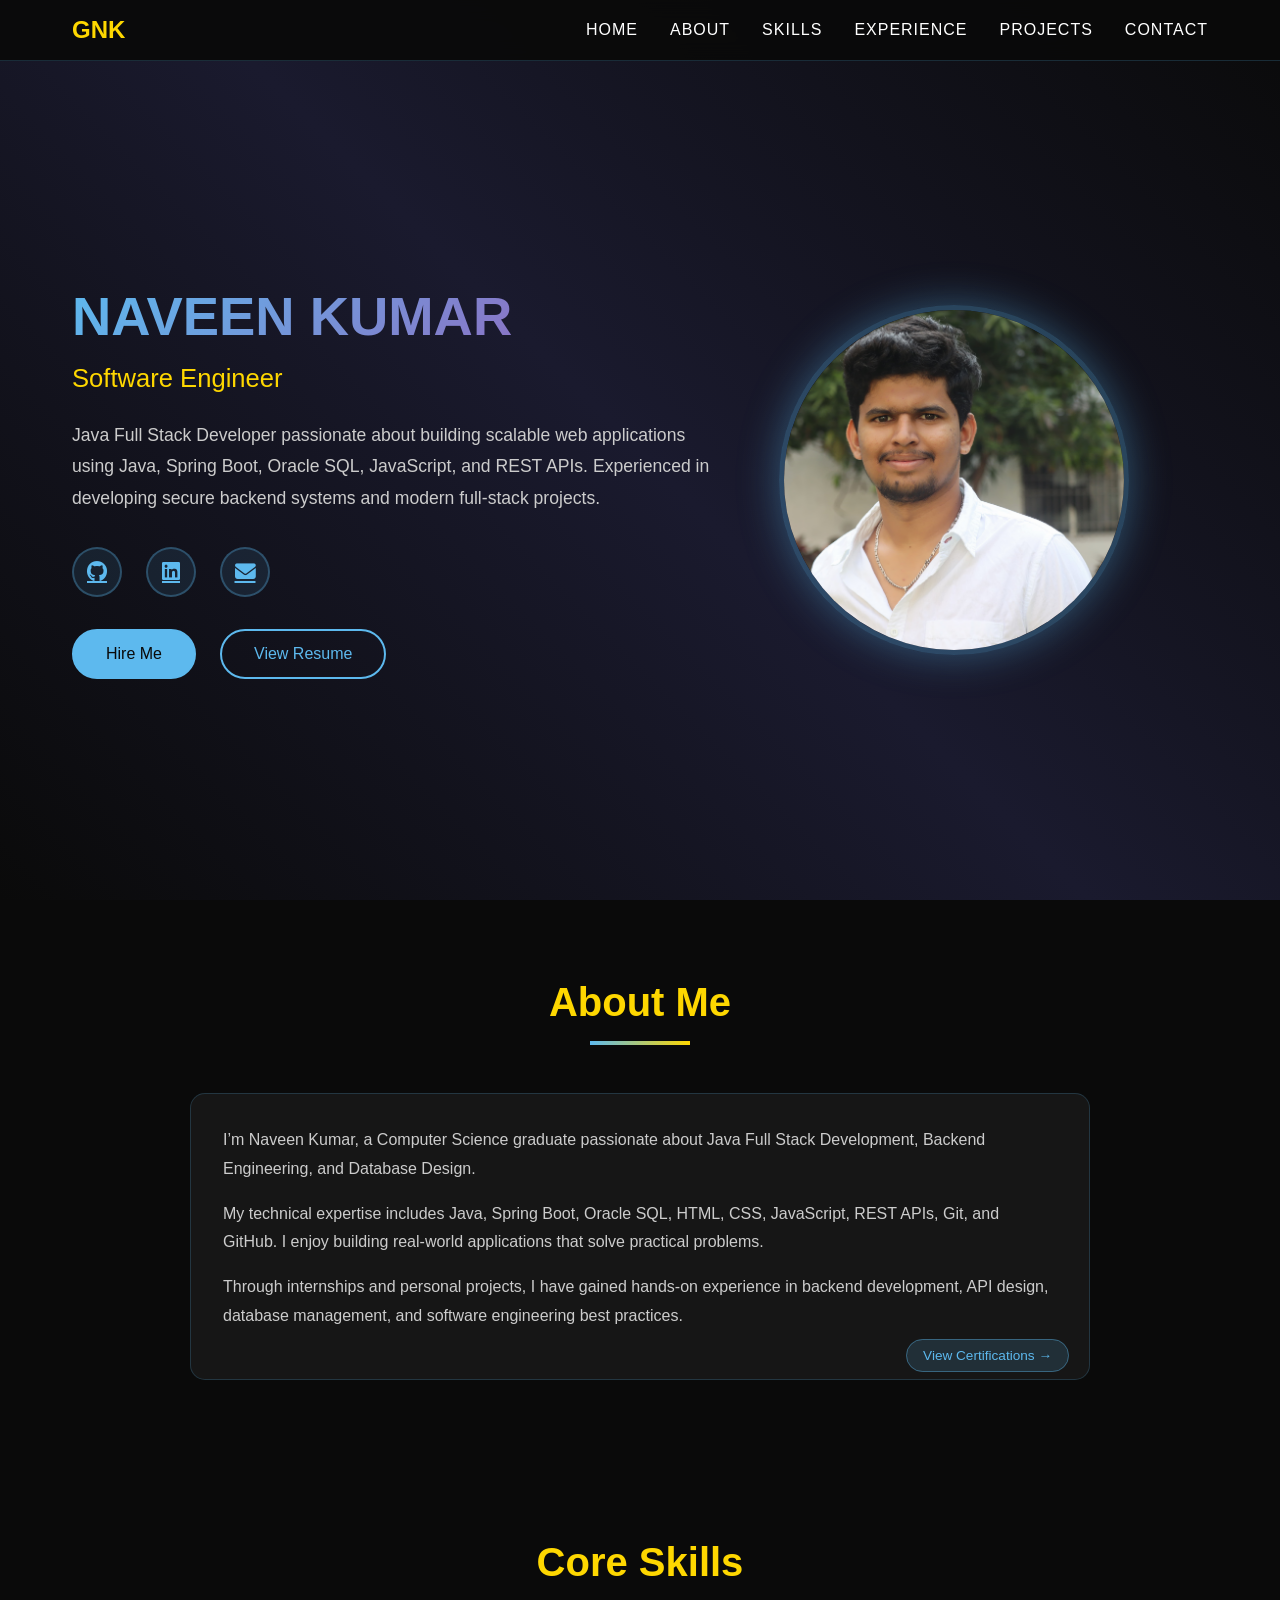
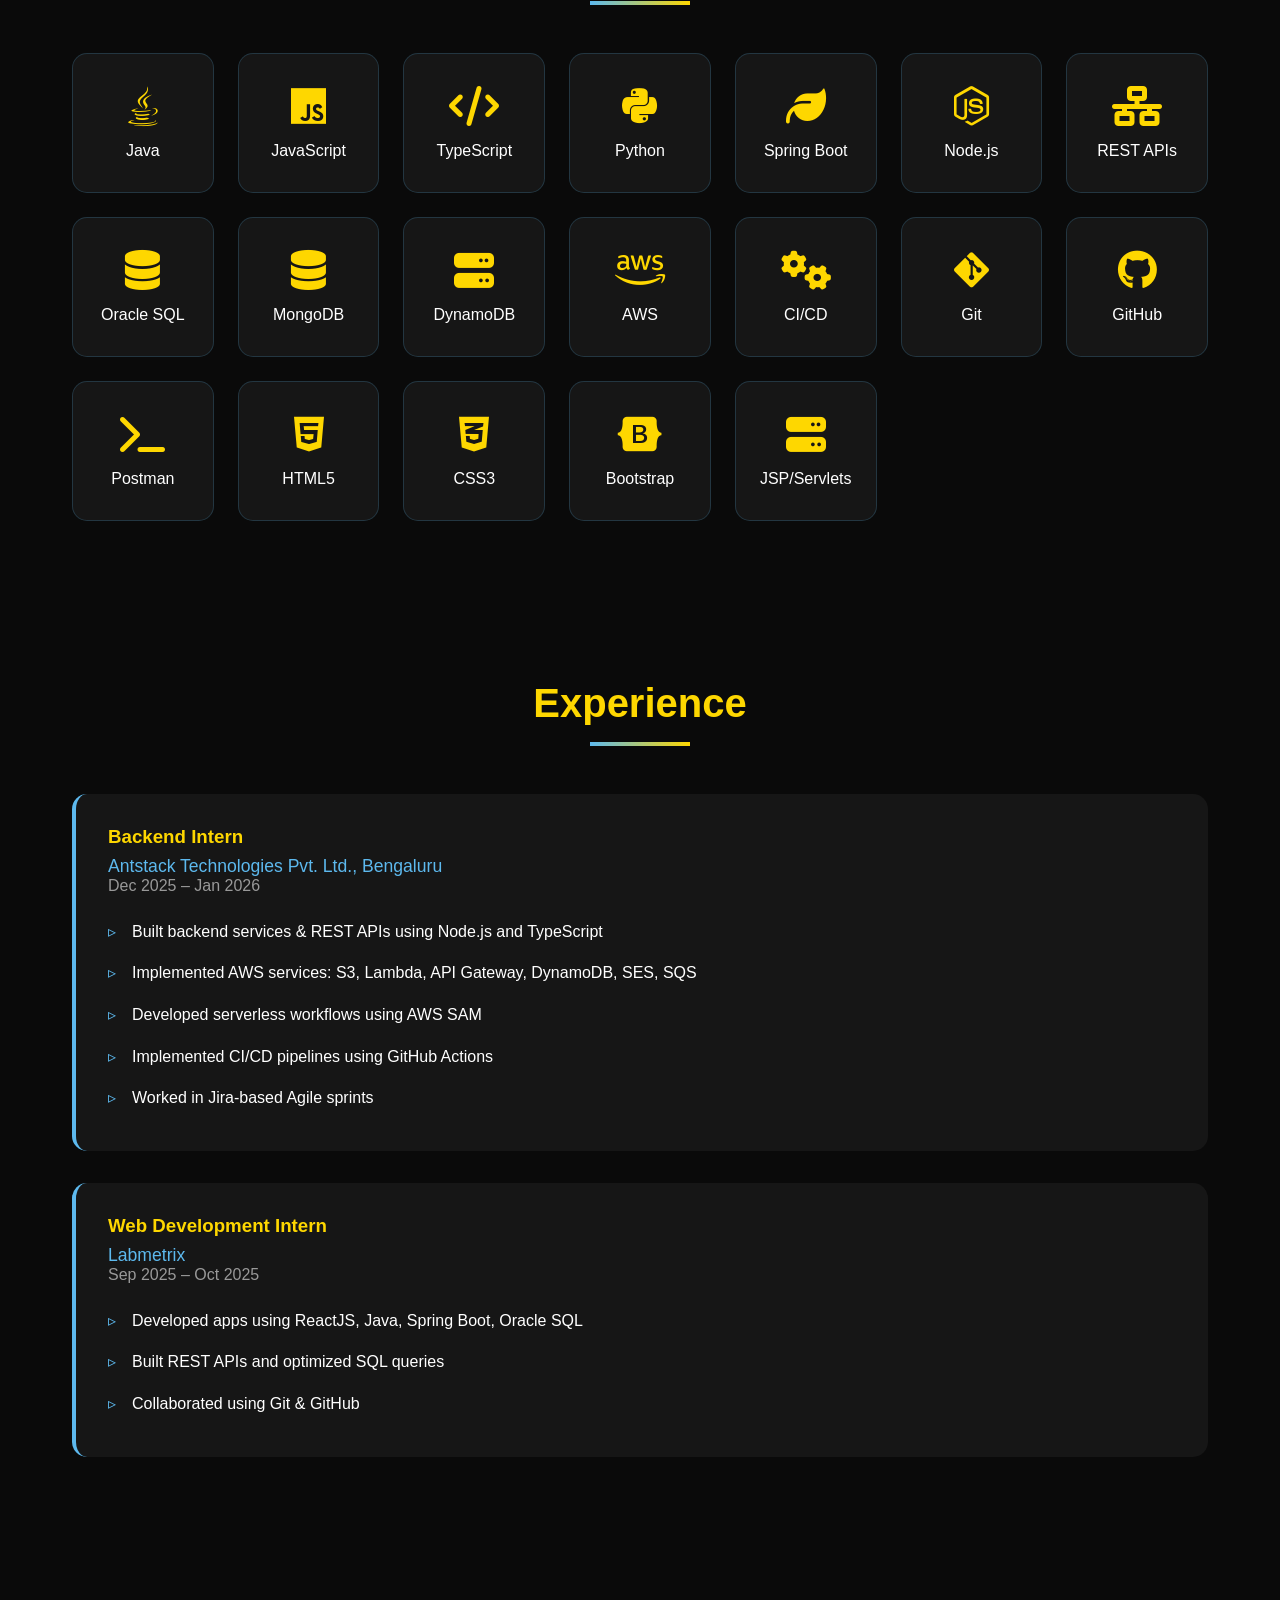
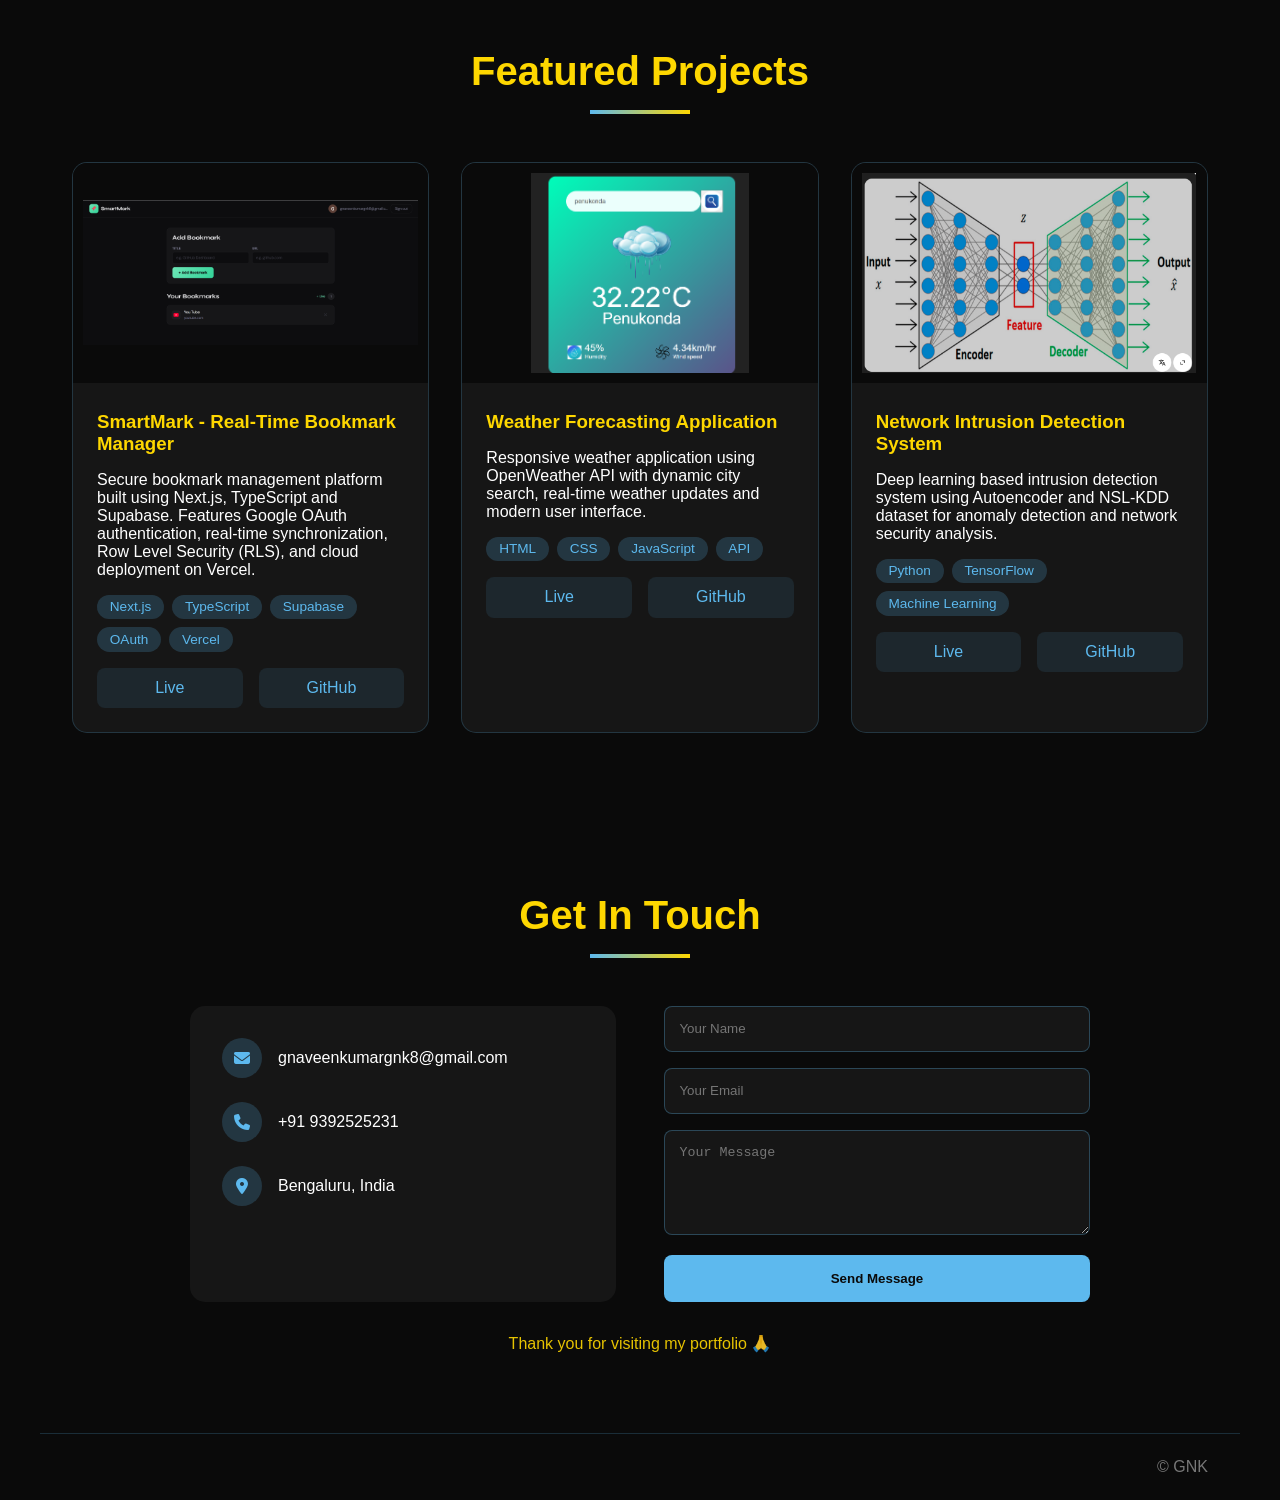
==== commit 0e3dfe70: "Added SmartMark project to portfolio" ====
--- a/index.html
+++ b/index.html
@@ -39,11 +39,11 @@
       <h1>NAVEEN KUMAR</h1>
       <div class="typing-text" id="typing"></div>
 
-      <p>
-        Software Engineer with strong foundation in Java, Node.js, Spring Boot, REST APIs, and AWS.  
-        Hands-on experience building backend services and serverless workflows.
-      </p>
-
+     <p>
+      Java Full Stack Developer passionate about building scalable web applications using
+      Java, Spring Boot, Oracle SQL, JavaScript, and REST APIs.
+      Experienced in developing secure backend systems and modern full-stack projects.
+     </p>
       <div class="social-links">
         <a href="https://github.com/gnaveenkumar-002" target="_blank"><i class="fab fa-github"></i></a>
         <a href="https://www.linkedin.com/in/g-naveen-kumar-84a558280/" target="_blank"><i class="fab fa-linkedin"></i></a>
@@ -67,17 +67,18 @@
   <h2 class="section-title">About Me</h2>
   <div class="about-box">
     <p>
-      I’m Naveen Kumar, a Software Engineer with a strong foundation in backend development and cloud technologies.
-      I specialize in building scalable REST APIs, serverless workflows, and cloud-native applications using
-      Java, Node.js, Spring Boot, and AWS.
+      I’m Naveen Kumar, a Computer Science graduate passionate about Java Full Stack Development,
+      Backend Engineering, and Database Design.
     </p>
+
     <p>
-      I gained real-world industry experience through internships at Antstack Technologies and Labmetrix, where
-      I worked on backend services, CI/CD pipelines, and full-stack modules.
+      My technical expertise includes Java, Spring Boot, Oracle SQL, HTML, CSS, JavaScript,
+      REST APIs, Git, and GitHub. I enjoy building real-world applications that solve practical problems.
     </p>
+
     <p>
-      My long-term goal is to grow as a backend/cloud engineer in a product-based company while contributing to
-      impactful software solutions.
+      Through internships and personal projects, I have gained hands-on experience in backend
+      development, API design, database management, and software engineering best practices.
     </p>
     <div class="about-cert-btn-wrap">
       <a href="certifications.html" class="about-cert-btn">
@@ -111,6 +112,10 @@
     <div class="skill-card"><i class="fab fa-git-alt"></i><span>Git</span></div>
     <div class="skill-card"><i class="fab fa-github"></i><span>GitHub</span></div>
     <div class="skill-card"><i class="fas fa-terminal"></i><span>Postman</span></div>
+    <div class="skill-card"><i class="fab fa-html5"></i><span>HTML5</span></div>
+    <div class="skill-card"><i class="fab fa-css3-alt"></i><span>CSS3</span></div>
+    <div class="skill-card"><i class="fab fa-bootstrap"></i><span>Bootstrap</span></div>
+    <div class="skill-card"><i class="fas fa-server"></i><span>JSP/Servlets</span></div>
   </div>
 </section>
 
@@ -148,42 +153,88 @@
   <h2 class="section-title">Featured Projects</h2>
 
   <div class="projects-grid">
+
+    <!-- Project 1 -->
     <div class="project-card">
-      <img src="images/weather.png" class="project-img" />
+      <img src="images/bookmark.png" class="project-img" alt="SmartMark"/>
+
       <div class="project-content">
-        <h3>Weather Forecasting App</h3>
-        <p>Responsive weather app using OpenWeather API with 1.8s load time.</p>
+        <h3>SmartMark - Real-Time Bookmark Manager</h3>
+
+        <p>
+          Secure bookmark management platform built using Next.js, TypeScript and Supabase.
+          Features Google OAuth authentication, real-time synchronization,
+          Row Level Security (RLS), and cloud deployment on Vercel.
+        </p>
+
+        <div class="tech-tags">
+          <span class="tech-tag">Next.js</span>
+          <span class="tech-tag">TypeScript</span>
+          <span class="tech-tag">Supabase</span>
+          <span class="tech-tag">OAuth</span>
+          <span class="tech-tag">Vercel</span>
+        </div>
+
+        <div class="project-links">
+          <a href="https://smartbookmark-silk.vercel.app/" target="_blank">Live</a>
+          <a href="https://github.com/gnaveenkumar-002/smartbookmark" target="_blank">GitHub</a>
+        </div>
+      </div>
+    </div>
+
+    <!-- Project 2 -->
+    <div class="project-card">
+      <img src="images/weather.png" class="project-img" alt="Weather App"/>
+
+      <div class="project-content">
+        <h3>Weather Forecasting Application</h3>
+
+        <p>
+          Responsive weather application using OpenWeather API with dynamic city search,
+          real-time weather updates and modern user interface.
+        </p>
+
         <div class="tech-tags">
           <span class="tech-tag">HTML</span>
           <span class="tech-tag">CSS</span>
           <span class="tech-tag">JavaScript</span>
-        </div>
+          <span class="tech-tag">API</span>
+        </div>
+
         <div class="project-links">
-          <a href="https://gnaveenkumar-002.github.io/weather/" target="_blank">Live</a>
-          <a href="https://github.com/gnaveenkumar-002/weather" target="_blank">GitHub</a>
-        </div>
-      </div>
-    </div>
-
+          <a href="https://naveen-weather-forecast.vercel.app/" target="_blank">Live</a>
+          <a href="https://github.com/gnaveenkumar-002/weather-forecast-app" target="_blank">GitHub</a>
+        </div>
+      </div>
+    </div>
+
+    <!-- Project 3 -->
     <div class="project-card">
-      <img src="images/nsl-kdd.png" class="project-img" />
+      <img src="images/nsl-kdd.png" class="project-img" alt="Network Intrusion"/>
+
       <div class="project-content">
-        <h3>Network Intrusion Detection</h3>
-        <p>Autoencoder-based ML model with 15% accuracy improvement.</p>
+        <h3>Network Intrusion Detection System</h3>
+
+        <p>
+          Deep learning based intrusion detection system using Autoencoder and NSL-KDD dataset
+          for anomaly detection and network security analysis.
+        </p>
+
         <div class="tech-tags">
           <span class="tech-tag">Python</span>
           <span class="tech-tag">TensorFlow</span>
-          <span class="tech-tag">ML</span>
-        </div>
+          <span class="tech-tag">Machine Learning</span>
+        </div>
+
         <div class="project-links">
-          <a href="https://gnaveenkumar-002.github.io/major" target="_blank">Live</a>
+          <a href="https://github.com/gnaveenkumar-002/major" target="_blank">Live</a>
           <a href="https://github.com/gnaveenkumar-002/major" target="_blank">GitHub</a>
         </div>
       </div>
     </div>
-  </div>
-</section>
-
+
+  </div>
+</section>
 <!-- CONTACT -->
 <section id="contact">
   <h2 class="section-title">Get In Touch</h2>
